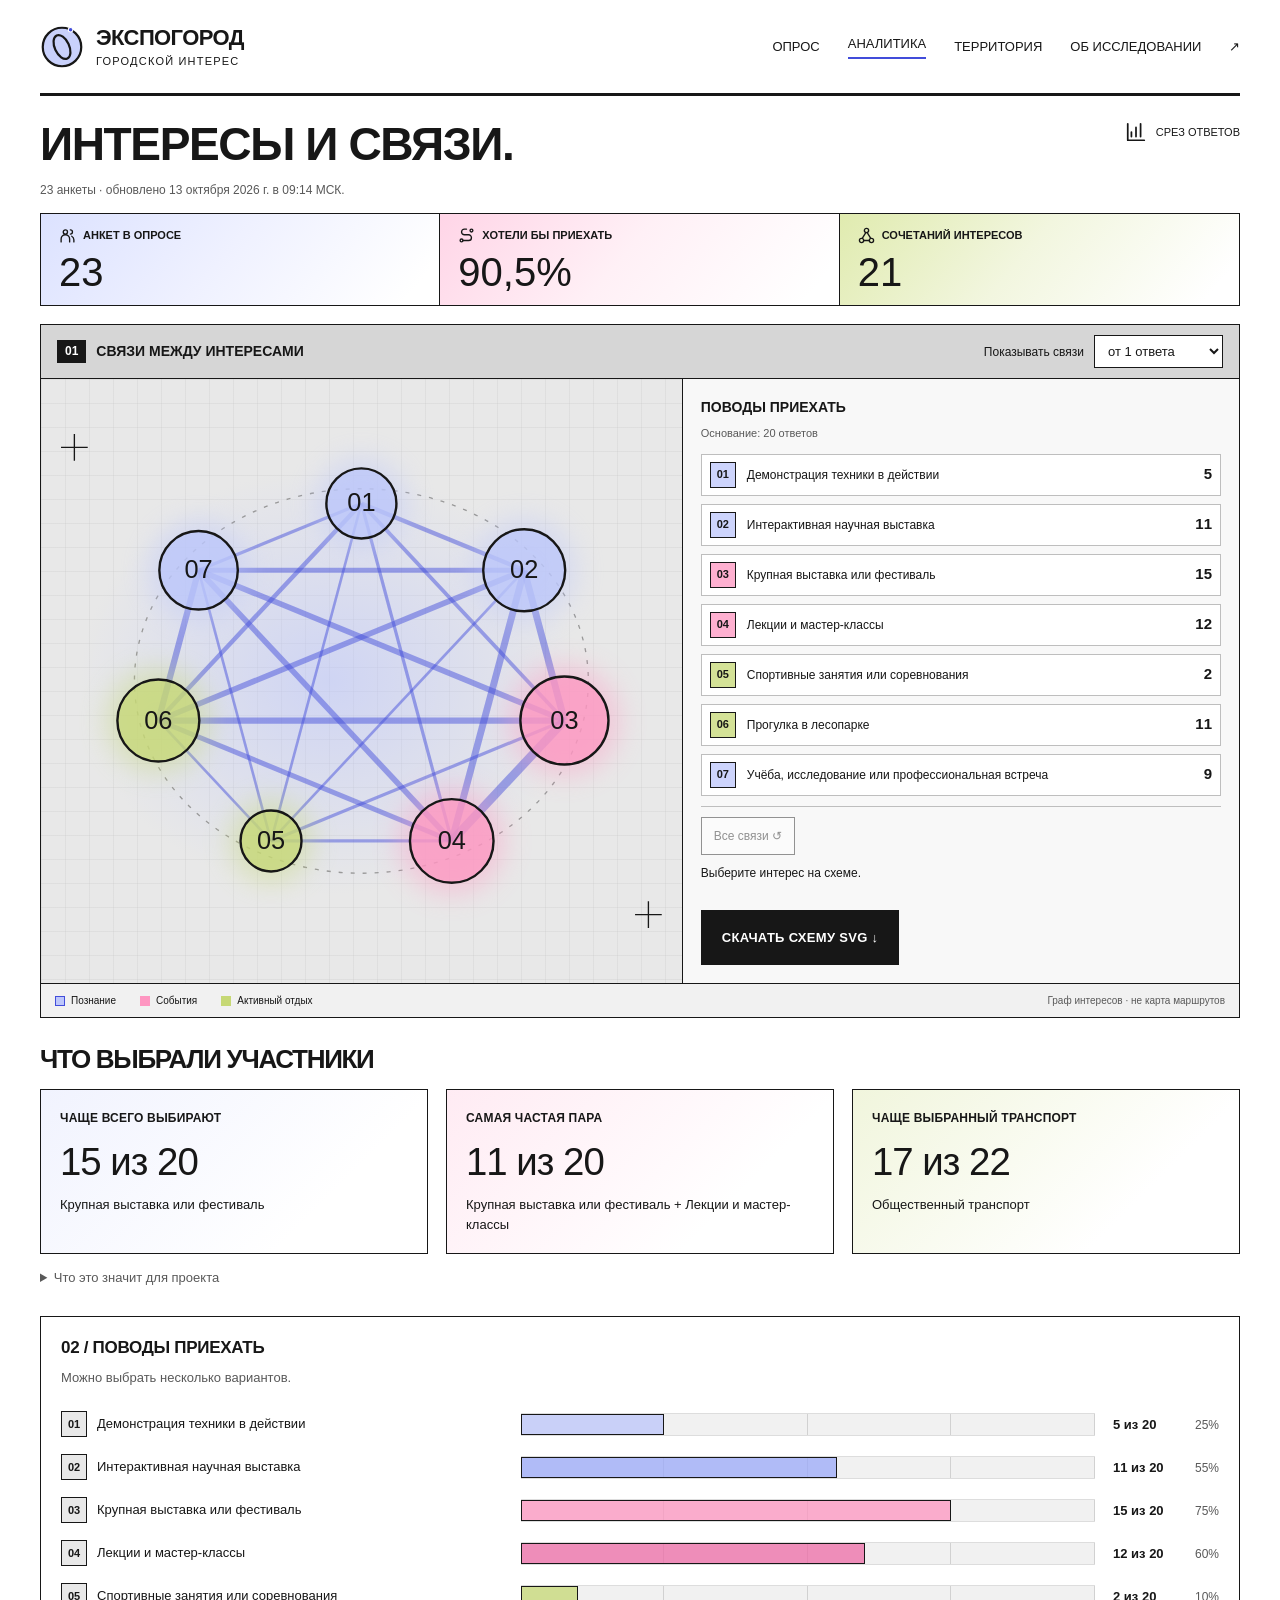
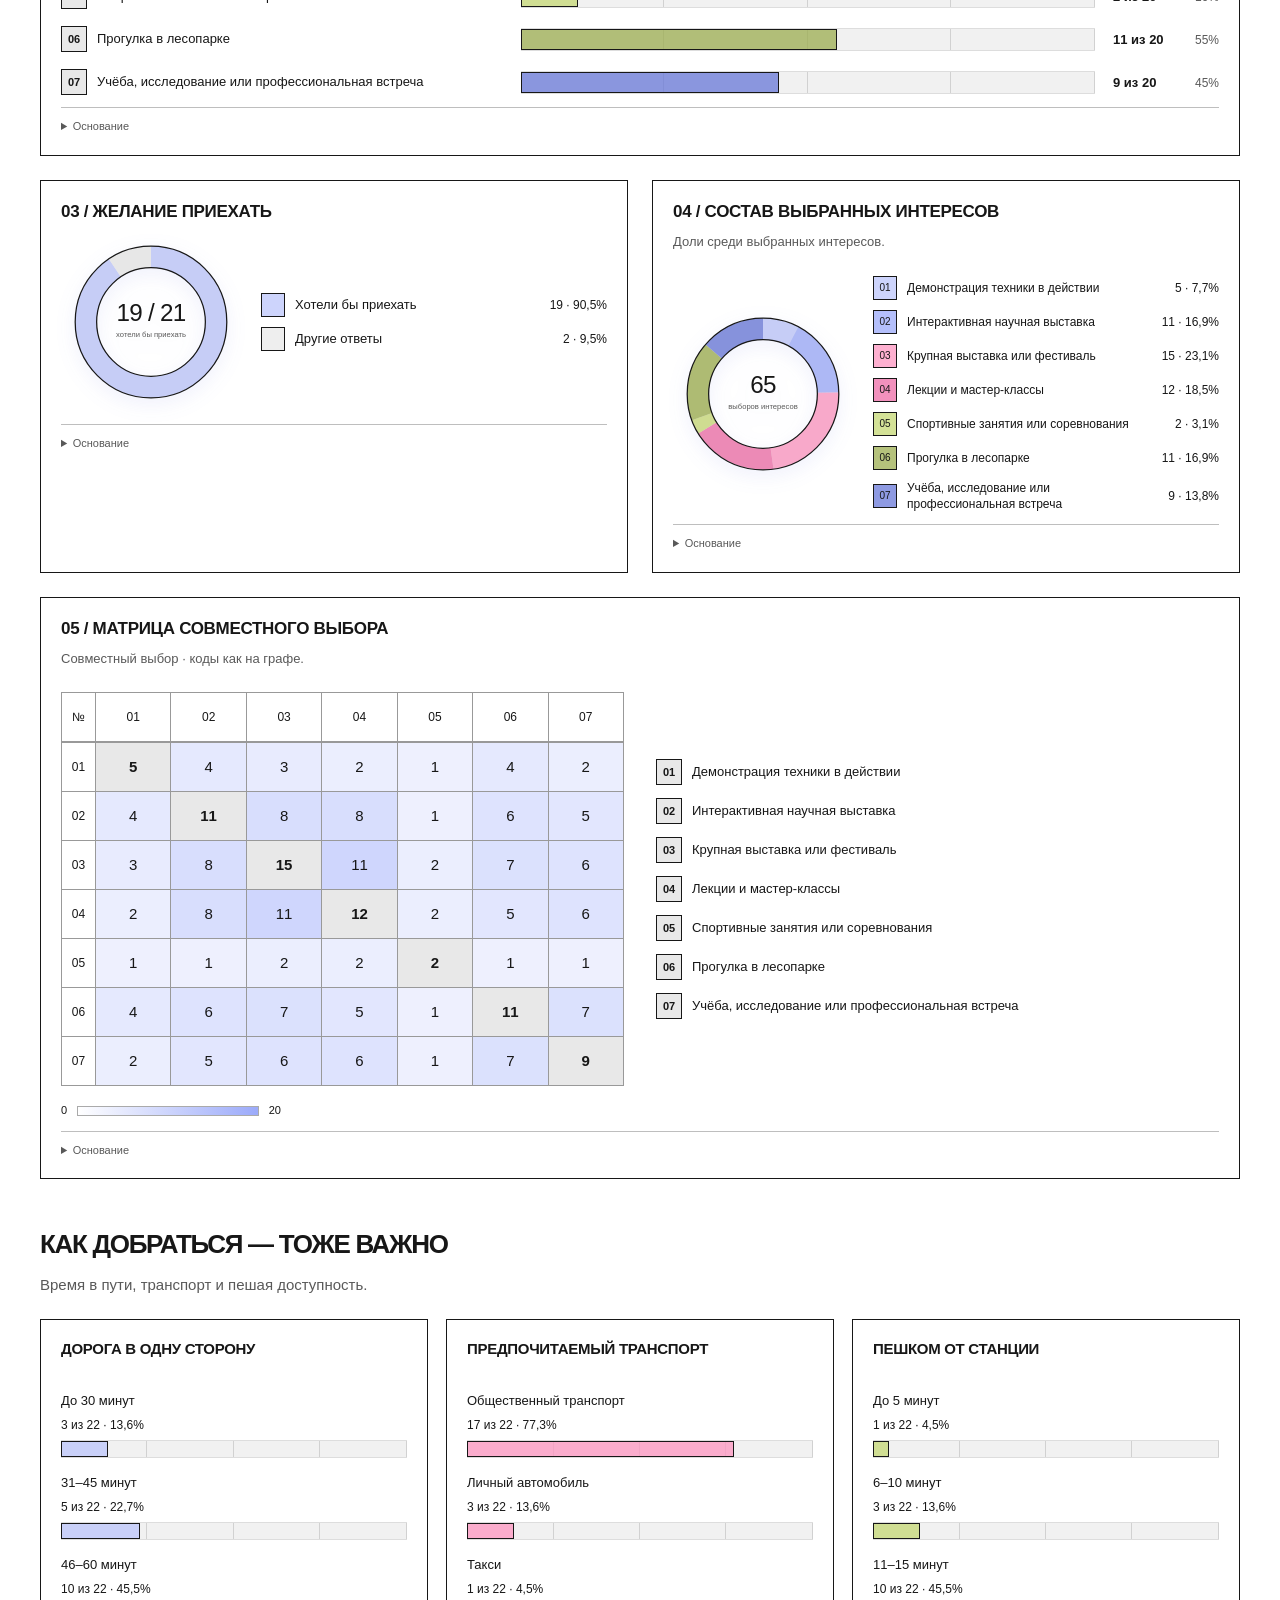
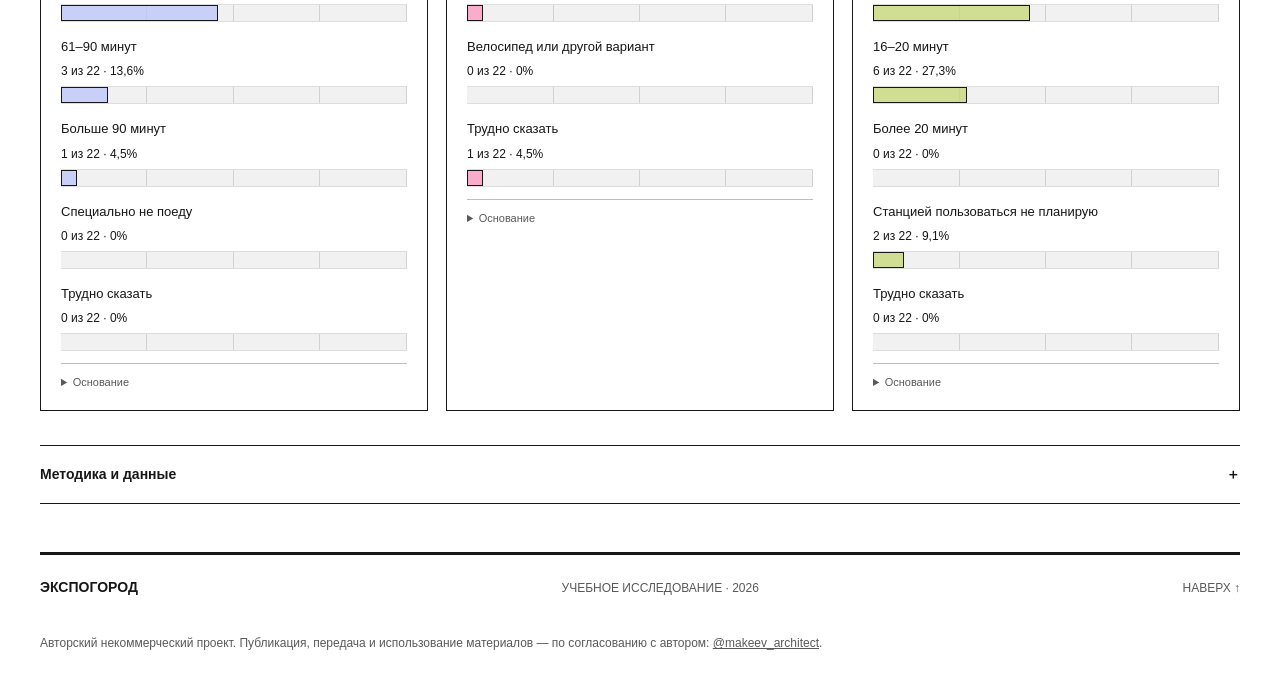
==== analytics.html @ 4d0cba16 "Add 143-response test view, motion and readable analytics metrics" ====
<!doctype html>
<html lang="ru">
<head>
  <meta charset="utf-8">
  <meta name="viewport" content="width=device-width, initial-scale=1">
  <meta name="description" content="Учебное исследование городского досуга: какие места вы посещаете и что хотели бы видеть рядом.">
  <meta name="theme-color" content="#414cda">
  <title>Аналитика — Экспогород</title>
  <link rel="icon" href="assets/mark.svg?v=4.0" type="image/svg+xml">
  <link rel="stylesheet" href="style.css?v=4.0">
  <link rel="stylesheet" href="charts.css?v=4.1"><link rel="stylesheet" href="effects.css?v=4.0">
  <script src="charts.js?v=4.0" defer></script>
  <script src="test-mode.js?v=4.0" defer></script><script src="motion.js?v=4.0" defer></script>
  <script src="results.js?v=4.0" defer></script>
</head>
<body class="analytics-page">
  <a class="skip" href="#main">Перейти к содержанию</a>
  <header class="header wrap">
    <a class="brand" href="./" aria-label="Экспогород — главная"><img src="assets/mark.svg?v=4.0" alt="" width="34" height="34">ЭКСПОГОРОД<span>городской интерес</span></a>
    <nav class="header-nav" aria-label="Разделы страницы"><a class="about-link" href="./">Опрос</a><a class="about-link" href="analytics.html" aria-current="page">Аналитика</a><a class="about-link" href="territory.html">Территория</a><a class="about-link" href="./#about">Об исследовании <span aria-hidden="true">↗</span></a></nav>
  </header>
  <main id="main">
    <section id="results" class="results wrap" aria-labelledby="results-title">
      <div class="section-top"><div><p class="eyebrow"><span class="badge">01</span> Исследование в цифрах</p><h1 id="results-title">Интересы и связи.</h1></div><span class="snapshot-label"><svg class="icon" aria-hidden="true"><use href="assets/icons.svg#chart"/></svg> Срез ответов</span></div>

      <p id="results-status" class="results-status" role="status">Загружаем последний срез исследования…</p>


      <div class="metrics" aria-label="Основные показатели">
        <article class="metric"><span class="metric-label"><svg class="icon" aria-hidden="true"><use href="assets/icons.svg#people"/></svg> <span id="metric-total-label">Анкет в опросе</span></span><strong id="metric-total">—</strong><p>Без известных тестов. Повторное заполнение разрешено.</p></article>
        <article class="metric"><span class="metric-label"><svg class="icon" aria-hidden="true"><use href="assets/icons.svg#route"/></svg> <span id="metric-interest-label">Хотели бы приехать</span></span><strong id="metric-interest">—</strong><p id="metric-interest-note">Среди ответивших на этот вопрос.</p></article>
        <article class="metric"><span class="metric-label"><svg class="icon" aria-hidden="true"><use href="assets/icons.svg#network"/></svg> Сочетаний интересов</span><strong id="metric-pairs">—</strong><p>Пар вариантов, выбранных вместе.</p></article>
      </div>
      <div id="interest-network" class="network-panel">
        <div class="network-heading"><h3><span class="badge">01</span> Связи между интересами</h3><label class="edge-filter">Показывать связи <select id="network-threshold" disabled><option value="1">от 1 ответа</option><option value="2">от 2 ответов</option><option value="3">от 3 ответов</option><option value="5">от 5 ответов</option><option value="10">от 10</option><option value="20">от 20</option><option value="30">от 30</option></select></label></div>
        <div class="network-layout"><div class="network-canvas"><svg id="network-svg" viewBox="0 0 480 400" role="group" aria-labelledby="network-svg-title network-svg-desc"><title id="network-svg-title">Связи между поводами приехать</title><desc id="network-svg-desc">Данные загружаются.</desc></svg><div id="network-empty" class="network-empty"><span class="empty-symbol" aria-hidden="true">＋</span><strong>Схема появится вместе с ответами</strong><p>Каждый интерес станет узлом.<br>Совместный выбор — связью.</p></div></div><div class="network-key"><h4>Поводы приехать</h4><p id="network-base" class="network-base">Ожидаем данные</p><ol id="network-nodes" class="network-nodes"></ol><div class="network-selection"><button id="network-reset" class="network-reset" type="button" disabled>Все связи ↺</button><p id="network-selected" role="status" aria-live="polite"></p><ul id="network-connections" class="network-connections"></ul></div></div></div>
        <div class="network-caption"><span><i class="swatch science"></i> Познание</span><span><i class="swatch events"></i> События</span><span><i class="swatch nature"></i> Активный отдых</span><span class="caption-note">Граф интересов · не карта маршрутов</span></div>
      </div>
      <section id="research-insights" class="research-insights" aria-labelledby="insights-title"><h2 id="insights-title">Что выбрали участники</h2><div id="insight-cards" class="insight-cards"><p>Наблюдения появятся после проверки данных.</p></div><details class="insight-method"><summary>Что это значит для проекта</summary><p id="project-hypothesis" class="project-hypothesis"></p></details></section>
      <section class="chart-grid" aria-label="Диаграммы исследования">
        <article class="chart-panel chart-panel-wide"><h3>02 / Поводы приехать</h3><p>Можно выбрать несколько вариантов.</p><div id="interest-bars"><p>Ожидаем данные среза.</p></div></article>
        <article class="chart-panel"><h3>03 / Желание приехать</h3><p></p><div id="visit-donut"><p>Ожидаем данные среза.</p></div></article>
        <article class="chart-panel"><h3>04 / Состав выбранных интересов</h3><p>Доли среди выбранных интересов.</p><div id="choice-share"><p>Ожидаем данные среза.</p></div></article>
        <article class="chart-panel chart-panel-wide"><h3>05 / Матрица совместного выбора</h3><p>Совместный выбор · коды как на графе.</p><div id="interest-matrix"><p>Ожидаем данные среза.</p></div></article>
      </section>
      <section id="mobility" class="mobility-section" aria-labelledby="mobility-title"><h2 id="mobility-title">Как добраться — тоже важно</h2><p class="mobility-intro">Время в пути, транспорт и пешая доступность.</p><div id="mobility-charts" class="mobility-charts"><p>Данные о доступности пока не загружены.</p></div></section>
      <details class="network-details"><summary>Методика и данные <span aria-hidden="true">＋</span></summary><div class="method-grid"><div><h3>Один ответ — несколько интересов</h3><p>Если участник выбрал выставку и прогулку, между этими занятиями возникает связь. Схема строится по вопросу «Что могло бы стать поводом приехать в этот район?».</p><p>Связь показывает совместный выбор, а не причину посещения и не реальный поток людей. Это основа для гипотез о программе территории.</p></div><div><h3>Честные основания</h3><p id="quality-note">Для каждого показателя учитываются только подходящие ответы. Пропущенный вопрос не считается отрицательным ответом.</p><p>В таблице можно сравнить число совместных выборов и коэффициент Жаккара: долю совместных выборов среди участников, выбравших хотя бы один из двух вариантов.</p></div></div><div id="network-table" class="network-table"><p>Связей для сравнения пока нет.</p></div>      <p class="results-footnote">Это добровольный опрос, а не репрезентативная выборка жителей. Показатели обновляются после выгрузки и проверки ответов; новые отправки не появляются здесь мгновенно. Индивидуальные ответы на сайте не публикуются.</p></details>
    </section>
  </main>
  <footer class="footer wrap"><span>ЭКСПОГОРОД</span><span>Учебное исследование · 2026</span><a href="#main">Наверх ↑</a></footer><p class="site-usage-note wrap">Авторский некоммерческий проект. Публикация, передача и использование материалов — по согласованию с автором: <a href="https://t.me/makeev_architect" target="_blank" rel="noopener noreferrer">@makeev_architect</a>.</p>
  <noscript><p class="wrap">Для диаграмм нужен JavaScript. <a href="results.json">Скачать данные среза</a>.</p></noscript>
</body>
</html>
---- style.css ----
:root{--ink:#171717;--muted:#595959;--paper:#fff;--panel:#e8e8e8;--line:#bebebe;--accent:#414cda;--lavender:#bcc6fb;--pink:#fe96c1;--lime:#c6d875}
*{box-sizing:border-box}html{scroll-behavior:smooth;scroll-padding-top:24px}body{margin:0;background:var(--paper);color:var(--ink);font-family:'Helvetica Neue',Helvetica,Arial,sans-serif;line-height:1.5}a{color:inherit}.wrap{max-width:1320px;width:calc(100% - 80px);margin-inline:auto}.skip{position:absolute;left:12px;top:-80px;background:var(--ink);color:white;padding:12px;z-index:10}.skip:focus{top:12px}
.header{display:flex;align-items:center;justify-content:space-between;min-height:96px;border-bottom:3px solid var(--ink)}.brand{display:grid;grid-template-columns:38px auto;gap:0 12px;font-size:22px;font-weight:700;letter-spacing:-.6px;text-decoration:none;line-height:1.15}.brand img{grid-row:span 2;width:38px;height:38px}.brand span{font-size:10px;font-weight:400;letter-spacing:1.2px;text-transform:uppercase;margin-top:5px}.about-link{font-size:12px;text-decoration:none;text-transform:uppercase}.about-link span{margin-left:24px}.about-link:hover{text-decoration:underline}
.hero{display:grid;grid-template-columns:1.2fr 1fr;gap:54px;padding-top:32px;padding-bottom:40px;align-items:center}.eyebrow{font-size:10px;font-weight:500;letter-spacing:.4px;text-transform:uppercase;margin:0 0 28px;display:flex;align-items:center;gap:8px;line-height:1.6}.badge{display:inline-block;background:var(--ink);color:white;padding:2px 7px;font-weight:700;font-size:10px;line-height:1.4;flex:none}.hero .eyebrow{background:var(--panel);padding-right:8px}
h1{font-size:clamp(40px,4.9vw,68px);font-weight:700;line-height:.99;letter-spacing:-2.7px;text-transform:uppercase;margin:0 0 26px}h1 em{font:inherit;font-style:normal;display:inline-block;box-shadow:inset 0 -.18em var(--lavender)}.lead{font-size:16px;max-width:460px;line-height:1.55;color:var(--muted);margin:0 0 28px}.hero-action{display:flex;align-items:center;gap:24px}.primary{font:inherit;font-size:13px;font-weight:600;text-transform:uppercase;letter-spacing:.3px;background:var(--ink);color:#fff;border:1px solid var(--ink);border-radius:0;padding:17px 20px;cursor:pointer;min-height:54px;transition:background .15s,border-color .15s}.primary span{margin-left:36px}.primary:hover:enabled{background:var(--accent);border-color:var(--accent)}.primary:disabled{cursor:default;background:var(--panel);color:var(--muted);border-color:var(--line)}.duration{font-size:12px;line-height:1.6}.duration small{font-size:10px;color:var(--muted)}.availability{font-size:10px;max-width:435px;color:var(--muted);margin:15px 0 0}
.art{width:100%;max-width:530px;justify-self:end;border:1px solid var(--ink);background:var(--panel)}.diagram-title{display:flex;align-items:center;gap:7px;font-size:10px;font-weight:600;text-transform:uppercase;background:#d6d6d6;padding:7px 10px;border-bottom:1px solid var(--ink)}.art svg{width:100%;display:block}.diagram-legend{display:flex;gap:14px;align-items:center;flex-wrap:wrap;border-top:1px solid var(--ink);padding:10px 12px;font-size:10px;background:#f1f1f1}.diagram-legend span{display:flex;align-items:center;gap:5px}.diagram-legend small{margin-left:auto;font-size:9px;color:var(--muted)}.swatch{display:inline-block;width:9px;height:9px}.science{background:var(--lavender);border:1px solid var(--accent)}.events{background:var(--pink)}.nature{background:var(--lime)}
.facts{display:grid;grid-template-columns:repeat(3,1fr);border-top:2px solid var(--ink);border-bottom:1px solid var(--ink);background:var(--panel)}.facts>div{position:relative;padding:24px 26px 23px;border-right:1px solid var(--ink)}.facts>div:last-child{border-right:0}.number{display:inline-block;background:var(--ink);color:white;font-size:10px;font-weight:700;padding:1px 6px;margin-bottom:14px}.facts h2{font-size:13px;font-weight:700;text-transform:uppercase;margin:0 0 8px}.facts p{font-size:12px;color:var(--muted);margin:0;line-height:1.6}.facts>div:after{content:'';position:absolute;left:0;right:0;bottom:0;height:4px;background:var(--lavender)}.facts>div:nth-child(2):after{background:var(--pink)}.facts>div:nth-child(3):after{background:var(--lime)}
.about{display:grid;grid-template-columns:1fr 2fr;gap:50px;padding-top:48px;padding-bottom:52px}.about>.eyebrow{align-self:start;background:var(--panel);margin-top:4px}.about h2,.survey h2{font-size:34px;line-height:1.1;font-weight:700;letter-spacing:-1px;text-transform:uppercase;margin:0 0 22px}.about p:not(.eyebrow){font-size:14px;max-width:640px;color:var(--muted);line-height:1.65}.about .privacy{font-size:11px!important;margin-top:24px;border-top:1px solid var(--line);padding-top:14px}.footer{display:flex;align-items:center;justify-content:space-between;border-top:3px solid var(--ink);padding-block:22px;font-size:10px;text-transform:uppercase;color:var(--muted)}.footer>span:first-child{font-weight:700;color:var(--ink);font-size:14px}.footer a{text-decoration:none}
.survey{padding-block:38px;scroll-margin-top:18px}.survey[hidden]{display:none}.section-top{display:flex;justify-content:space-between;align-items:center;gap:20px}.section-top .eyebrow{background:var(--panel);margin-bottom:20px}.text-link{font-size:12px}.embed-note{font-size:11px;color:var(--muted);margin-bottom:26px}#form-mount{max-width:756px;margin-inline:auto;border-top:3px solid var(--accent);background:var(--panel)}iframe{display:block;width:100%;height:1050px;border:0;background:var(--panel)}:focus-visible{outline:3px solid var(--accent);outline-offset:4px}
@media(min-width:1400px){.hero{gap:72px}h1{font-size:72px}}
@media(max-width:900px){.wrap{width:calc(100% - 40px)}.header{min-height:84px}.hero{gap:28px;grid-template-columns:1.15fr 1fr}h1{font-size:clamp(34px,5.1vw,49px);letter-spacing:-1.7px}.lead{font-size:14px}.hero-action{gap:14px}.primary{font-size:11px;padding:15px}.primary span{margin-left:16px}.duration{font-size:10px}.duration small{font-size:9px}.diagram-title{font-size:8px;padding:6px}.diagram-legend{gap:8px;font-size:9px;padding:8px}.diagram-legend small{width:100%;margin:0}.facts>div{padding:20px 18px}.facts h2{font-size:11px}.facts p{font-size:11px}.about{grid-template-columns:1fr 2fr;gap:28px}.about h2,.survey h2{font-size:29px}}
@media(max-width:640px){.wrap{width:calc(100% - 32px)}.header{min-height:78px}.brand{font-size:18px;grid-template-columns:32px auto;gap:0 8px}.brand img{width:32px;height:32px}.brand span{font-size:8px;letter-spacing:.5px}.about-link{font-size:9px}.about-link span{margin-left:7px}.hero{grid-template-columns:1fr;gap:28px;padding-top:24px;padding-bottom:28px}.hero .eyebrow{font-size:8px;margin-bottom:24px;gap:6px}.badge{font-size:9px}h1{font-size:clamp(34px,9.5vw,58px);letter-spacing:-1.6px}.lead{font-size:15px;max-width:440px;margin-bottom:24px}.hero-action{gap:18px}.primary{font-size:12px;padding:16px 18px}.duration{font-size:11px}.availability{font-size:10px}.art{max-width:100%;justify-self:stretch}.diagram-title{font-size:9px;padding:7px 9px}.diagram-legend{font-size:10px;gap:12px}.diagram-legend small{width:auto;margin-left:auto}.facts{grid-template-columns:1fr}.facts>div{border-right:0;border-bottom:1px solid var(--ink);padding:20px 18px;display:grid;grid-template-columns:26px 1fr;gap:0 12px}.facts>div:last-child{border-bottom:0}.number{grid-row:span 2;margin:1px 0 0;align-self:start;text-align:center}.facts h2{font-size:12px;margin-bottom:6px}.facts p{font-size:12px}.about{grid-template-columns:1fr;gap:16px;padding-block:32px}.about>.eyebrow{margin:0}.about h2,.survey h2{font-size:28px}.about p:not(.eyebrow){font-size:13px}.section-top{display:block}.text-link{display:inline-block;margin-bottom:12px}.embed-note{font-size:11px}.survey{padding-block:30px}#form-mount{margin-inline:-8px}.footer{font-size:9px;gap:15px;flex-wrap:wrap}.footer>span:first-child{font-size:12px}iframe{height:1150px}}
@media(prefers-reduced-motion:reduce){html{scroll-behavior:auto}.primary{transition:none}}
/* 2.3 — readable labels, reusable symbols, research dashboard. */
.header-nav{display:flex;gap:28px;align-items:center}.brand{grid-template-columns:44px auto}.brand img{width:44px;height:44px}.brand span{font-size:11px}.about-link{font-size:13px}.eyebrow{font-size:13px;letter-spacing:.25px;gap:10px;min-height:29px}.badge,.number{font-size:12px;padding:3px 8px}.hero .eyebrow{align-items:flex-start}.hero .eyebrow .badge{margin-block:0}.diagram-title{font-size:12px;line-height:1.4;padding:9px 11px}.diagram-legend{font-size:12px;gap:12px}.diagram-legend small{font-size:11px}.swatch{width:10px;height:10px}.availability,.duration small,.embed-note{font-size:12px}.duration{font-size:13px}.facts h2{font-size:14px}.facts p{font-size:13px}.footer{font-size:12px}.about .privacy{font-size:12px!important}.icon{width:22px;height:22px;fill:none;stroke:currentColor;stroke-width:1.5;stroke-linecap:round;stroke-linejoin:round;flex:none}
.results{padding-block:48px;border-bottom:1px solid var(--ink)}.results h2{font-size:clamp(28px,3vw,42px);line-height:1.07;letter-spacing:-1.3px;text-transform:uppercase;margin:0 0 20px;max-width:790px}.results .section-top{align-items:flex-end}.snapshot-label{display:flex;align-items:center;gap:9px;font-size:12px;text-transform:uppercase;white-space:nowrap;padding-bottom:24px}.results-intro{max-width:710px;margin:0 0 20px;font-size:16px;color:var(--muted)}.results-status{font-size:13px;margin:22px 0 14px;color:var(--muted)}.metrics{display:grid;grid-template-columns:repeat(3,1fr);border:1px solid var(--ink);margin-bottom:26px}.metric{padding:22px 24px;border-right:1px solid var(--ink);position:relative;overflow:hidden;background:linear-gradient(130deg,#dce2ff 0%,#eff1ff 46%,#fff 92%)}.metric:nth-child(2){background:linear-gradient(130deg,#ffd5e7 0%,#fff0f6 46%,#fff 92%)}.metric:nth-child(3){background:linear-gradient(130deg,#e0ebaf 0%,#f2f6df 46%,#fff 92%);border-right:0}.metric-label{display:flex;gap:10px;align-items:center;font-size:13px;text-transform:uppercase;font-weight:600}.metric strong{font-size:60px;line-height:1.15;display:block;font-weight:500;letter-spacing:-3px;margin:18px 0 10px}.metric p{font-size:12px;line-height:1.5;color:var(--muted);margin:0;max-width:260px}.network-panel{border:1px solid var(--ink);background:var(--panel)}.network-heading{display:flex;justify-content:space-between;gap:16px;align-items:center;border-bottom:1px solid var(--ink);padding:14px 18px;background:#d6d6d6}.network-heading h3{font-size:14px;text-transform:uppercase;display:flex;align-items:center;gap:10px;margin:0}.edge-filter{font-size:12px;display:flex;align-items:center;gap:10px}.edge-filter select{font:inherit;font-size:13px;padding:7px 24px 7px 9px;background:#fff;border:1px solid var(--ink);color:var(--ink);border-radius:0}.edge-filter select:disabled{color:var(--muted);border-color:var(--line)}.network-layout{display:grid;grid-template-columns:1.15fr 1fr}.network-canvas{position:relative;display:flex;align-items:center;min-width:0;min-height:400px;background:radial-gradient(ellipse at 45% 50%,#b6c1ff80,transparent 50%),linear-gradient(90deg,#c8c8c847 1px,transparent 1px),linear-gradient(#c8c8c847 1px,transparent 1px);background-size:auto,24px 24px,24px 24px}.network-canvas>svg{display:block;width:100%;height:auto}.network-empty{position:absolute;inset:0;display:flex;flex-direction:column;align-items:center;justify-content:center;text-align:center;padding:30px;background:radial-gradient(ellipse at center,#eeeeeeef,transparent 75%)}.network-empty[hidden]{display:none}.empty-symbol{font-size:70px;font-weight:200;line-height:1;margin-bottom:12px;text-shadow:0 0 30px #414cdacc}.network-empty strong{font-size:20px;line-height:1.25;max-width:280px}.network-empty p{font-size:14px;color:var(--muted);line-height:1.6}.network-key{padding:24px;border-left:1px solid var(--ink);background:#f8f8f8}.network-key h4{font-size:14px;text-transform:uppercase;margin:0 0 6px}.network-base{font-size:12px;color:var(--muted);margin:0 0 16px}.network-nodes{padding:0;margin:0;list-style:none;display:grid;gap:8px}.network-nodes li{display:grid;grid-template-columns:27px 1fr auto;gap:10px;align-items:center;font-size:13px;padding:9px 10px;border:1px solid var(--line);background:#fff}.node-key{width:26px;height:26px;border:1px solid var(--ink);display:flex;align-items:center;justify-content:center;font-size:11px;font-weight:600}.node-count{font-variant-numeric:tabular-nums;font-size:15px;padding-left:6px}.node-caption{font-size:11px;color:var(--muted)}.network-help{font-size:12px;color:var(--muted);line-height:1.6;border-top:1px solid var(--line);padding-top:14px;margin:18px 0 0}.network-caption{display:flex;align-items:center;flex-wrap:wrap;gap:12px 24px;padding:12px 18px;border-top:1px solid var(--ink);font-size:12px;background:#f1f1f1}.network-caption>span{display:flex;gap:6px;align-items:center}.network-caption .caption-note{margin-left:auto;color:var(--muted)}.network-details{border-block:1px solid var(--ink);margin-top:20px}.network-details summary{padding:18px 0;cursor:pointer;font-size:14px;font-weight:600;display:flex;align-items:center;justify-content:space-between;list-style:none}.network-details summary::-webkit-details-marker{display:none}.network-details[open] summary>span{transform:rotate(45deg)}.method-grid{display:grid;grid-template-columns:1fr 1fr;gap:40px;padding-bottom:12px}.method-grid h3{font-size:14px;margin:4px 0 10px;text-transform:uppercase}.method-grid p,.network-table p{font-size:13px;line-height:1.65;color:var(--muted)}.network-table{overflow-x:auto;padding-bottom:18px}.network-table table{border-collapse:collapse;width:100%;font-size:13px;text-align:left}.network-table th,.network-table td{border-bottom:1px solid var(--line);padding:10px 12px;vertical-align:top}.network-table th{background:var(--panel);font-weight:500}.network-table th:nth-child(n+2),.network-table td:nth-child(n+2){text-align:right;white-space:nowrap}.results-footnote{font-size:12px;color:var(--muted);max-width:900px;line-height:1.65;margin:18px 0 0}
@media(max-width:900px){.header-nav{gap:18px}.about-link{font-size:12px}.eyebrow{font-size:12px}.hero .eyebrow{line-height:1.5}.diagram-title{font-size:11px}.diagram-legend{font-size:11px}.diagram-legend small{font-size:11px}.duration{font-size:12px}.duration small{font-size:11px}.facts h2{font-size:12px}.facts p{font-size:12px}.network-layout{grid-template-columns:1fr}.network-key{border-left:0;border-top:1px solid var(--ink)}.network-nodes{grid-template-columns:1fr 1fr}.network-canvas{min-height:340px;max-height:520px}.network-canvas>svg{max-height:520px}.metric{padding:20px 16px}.metric-label{font-size:12px}.metric strong{font-size:52px}.snapshot-label{display:none}}
@media(max-width:640px){.header{padding-block:17px;gap:18px;align-items:flex-start}.brand{font-size:18px;grid-template-columns:36px auto;gap:0 8px}.brand img{width:36px;height:36px}.brand span{font-size:9px}.header-nav{flex-direction:column;align-items:flex-end;gap:8px}.about-link{font-size:11px;white-space:nowrap}.about-link span{display:none}.eyebrow,.hero .eyebrow{font-size:12px;gap:8px;line-height:1.6}.hero .eyebrow{padding-right:8px}.badge,.number{font-size:12px}.diagram-title{font-size:12px}.diagram-legend{font-size:12px}.diagram-legend small{font-size:11px}.availability,.embed-note{font-size:12px}.facts h2{font-size:13px}.facts p{font-size:13px}.duration{font-size:12px}.duration small{font-size:11px}.facts>div{grid-template-columns:32px 1fr}.results{padding-block:32px}.results h2{font-size:30px;letter-spacing:-.8px}.results-intro{font-size:14px}.metrics{grid-template-columns:1fr;gap:0}.metric{display:grid;grid-template-columns:1fr auto;gap:12px 15px;padding:20px;border-right:0;border-bottom:1px solid var(--ink)}.metric:last-child{border-bottom:0}.metric strong{grid-column:2;grid-row:span 2;font-size:42px;margin:0;align-self:center}.metric p{font-size:12px}.metric-label{font-size:12px;line-height:1.4}.network-heading{align-items:flex-start;flex-direction:column;padding:13px}.network-heading h3{font-size:13px}.edge-filter{width:100%;justify-content:space-between}.network-canvas{min-height:300px}.network-key{padding:18px 14px}.network-nodes{grid-template-columns:1fr}.network-nodes li{font-size:14px}.network-caption{padding:12px;gap:12px}.network-caption .caption-note{margin-left:0;width:100%}.network-empty strong{font-size:18px;max-width:230px}.network-empty p{font-size:13px}.network-details summary{font-size:13px;gap:20px}.method-grid{grid-template-columns:1fr;gap:10px}.footer{font-size:11px}.results-status{font-size:12px}}
@media(max-width:370px){.header{flex-direction:column;gap:16px}.header-nav{flex-direction:row;align-items:center;gap:20px}.hero-action{gap:12px}.primary{padding-inline:12px}.primary span{margin-left:12px}}
.sr-only{position:absolute;width:1px;height:1px;margin:-1px;padding:0;overflow:hidden;clip:rect(0,0,0,0);white-space:nowrap;border:0}

#form-mount,iframe{background:#fff}.survey{background:linear-gradient(#fff,#f7f7f7);padding-inline:24px}.results-status{border-left:3px solid var(--accent);padding:10px 14px;background:#f3f4fc;line-height:1.6}@media(max-width:640px){.survey{padding-inline:8px}}

/* 2.7: flush section bands and a dedicated analytics page. */
.eyebrow,.hero .eyebrow{align-items:center;line-height:1.4;min-height:29px;padding-block:0}
.eyebrow>.badge,.hero .eyebrow>.badge{align-self:stretch;display:flex;align-items:center;justify-content:center;margin:0;line-height:1.4;min-height:29px}
.header-nav .about-link[aria-current="page"]{text-decoration:none;border-bottom:2px solid var(--accent);padding-bottom:4px}
.analytics-page .results{border-bottom:0}
.analytics-page h1{font-size:clamp(30px,3.3vw,46px);line-height:1.08;letter-spacing:-1.3px;margin:0 0 20px;max-width:870px}
.analytics-page .section-top>div{min-width:0;flex:1}
@media(max-width:640px){.header-nav{gap:9px}.analytics-page h1{font-size:30px;letter-spacing:-.8px}.eyebrow>.badge,.hero .eyebrow>.badge{padding-block:4px}.analytics-page .results{padding-top:32px}}

/* 2.8: stronger diagram contours; opacity applies to color only. */
.icon{stroke-width:1.9}
.network-panel{border-width:1.5px}.network-heading,.network-caption{border-color:#171717;border-width:1.5px}.network-key{border-left-width:1.5px}.node-key{border-width:1.5px}.art{border-width:1.5px}
@media(max-width:900px){.network-key{border-left:0;border-top-width:1.5px}}

/* 2.9: allow four section links on narrow screens. */
@media(max-width:640px){.header{flex-wrap:wrap}.header-nav{flex-direction:row;flex-wrap:wrap;justify-content:flex-start;gap:12px 18px;width:100%}}

/* Plain-language context for the diploma project. */
.project-intro-link{display:inline-block;margin-top:4px;font-size:13px;color:var(--ink);text-underline-offset:3px}
.about h3{font-size:14px;text-transform:uppercase;letter-spacing:.2px;margin:24px 0 7px;line-height:1.4}.about h3+p{margin-top:0}
.about .about-links{display:flex;flex-wrap:wrap;gap:10px 22px;margin-top:22px;font-size:12px}.about-links a{color:var(--ink);text-underline-offset:3px}

/* 3.0 — a clear survey entrance and a quieter research journey. */
.home-page .hero{grid-template-columns:1.05fr 1fr;gap:48px;padding-block:28px;align-items:center}
.home-page .hero .eyebrow{display:inline-flex;margin-bottom:18px;font-size:11px;padding-right:12px}
.home-page .hero-context{max-width:500px;font-size:15px;color:var(--muted);line-height:1.5;margin:0 0 18px}
.home-page h1{font-size:clamp(42px,4.8vw,68px);letter-spacing:-2.4px;margin-bottom:18px}
.home-page .lead{font-size:16px;max-width:440px;margin-bottom:20px}
.home-page .hero-action{gap:24px}.home-page .primary{min-height:56px;font-size:13px;padding:16px 23px}
.home-page .project-intro-link{margin-top:15px;font-size:13px;font-weight:500;text-underline-offset:5px}
.home-page .project-intro-link span{display:inline-block;margin-left:8px;transition:transform .2s}
.home-page .project-intro-link:hover span{transform:translate(2px,-2px)}
.home-page .availability{font-size:13px;max-width:460px;margin-top:8px}
.hero-meta{margin-top:14px;max-width:460px}.hero-meta summary{font-size:12px;color:var(--muted);cursor:pointer}
.home-page .hero-art{background:#f1f1f1;border:0;box-shadow:0 0 0 1.5px var(--ink);max-width:530px}
.home-page .hero-art .diagram-title{font-size:10px;min-height:34px;padding:5px 10px;background:#e8e8e8}
.home-page .hero-art .diagram-title .badge{font-size:10px}
.home-page .hero-art .diagram-legend{font-size:10px;padding:9px 12px;background:#fafafa}
.home-page .hero-art .diagram-legend small{font-size:9px}
.hero-route{stroke-dasharray:580;stroke-dashoffset:0;animation:hero-route-enter 1.5s ease-out both}
.hero-center{animation:hero-center-breathe 6s ease-in-out 3;transform-origin:240px 215px}
.hero-symbol{transition:filter .3s}.hero-art:hover .hero-symbol-pink{filter:drop-shadow(0 0 8px #fe96c177)}.hero-art:hover .hero-symbol-lime{filter:drop-shadow(0 0 8px #c6d87588)}
@keyframes hero-route-enter{from{stroke-dashoffset:580}to{stroke-dashoffset:0}}
@keyframes hero-center-breathe{0%,100%{fill-opacity:.72}50%{fill-opacity:.95}}
.participation{display:grid;grid-template-columns:repeat(3,1fr);border-block:1px solid var(--ink);padding-block:17px;gap:20px}
.participation p{margin:0;font-size:12px;display:flex;align-items:center;gap:12px}
.participation p>span{font-size:10px;color:var(--muted);font-variant-numeric:tabular-nums}
.participation p:nth-child(2){border-left:2px solid var(--pink);padding-left:20px}.participation p:nth-child(3){border-left:2px solid var(--lime);padding-left:20px}
.home-page .explore{display:grid;grid-template-columns:1.1fr 1fr 1fr;gap:0;padding-block:40px;border-bottom:1px solid var(--ink)}
.explore-intro{padding-right:36px}.explore-intro .eyebrow{margin-bottom:20px;font-size:11px}.explore h2{font-size:35px;line-height:1.08;letter-spacing:-1px;text-transform:uppercase;margin:0 0 15px}
.explore-intro>p:last-child{color:var(--muted);max-width:315px;font-size:13px;line-height:1.65}
.explore-link{position:relative;text-decoration:none;padding:5px 30px 40px;border-left:1px solid var(--line);transition:background .25s}
.explore-link:hover{background:#f5f6ff}.explore-link:last-child:hover{background:#f4f7e8}
.explore-number{font-size:11px;text-transform:uppercase;color:var(--muted)}.explore-link h3{font-size:27px;letter-spacing:-.6px;text-transform:uppercase;line-height:1.1;margin:30px 0 14px}
.explore-link p{font-size:13px;color:var(--muted);max-width:265px;line-height:1.6;margin:0}
.explore-arrow{position:absolute;bottom:0;right:30px;font-size:30px;line-height:1;transition:transform .2s}.explore-link:hover .explore-arrow{transform:translate(3px,-3px)}
.home-page .about{grid-template-columns:1.1fr 2fr;gap:50px;padding-block:40px}
.home-page .about .eyebrow{display:inline-flex;background:var(--panel);font-size:11px;padding-right:16px;margin:0 0 22px}
.home-page .about h2{font-size:clamp(32px,3.4vw,45px);line-height:1.05;letter-spacing:-1.4px}
.home-page .about-copy{max-width:690px}.home-page .about-copy h3{margin-top:25px;font-size:13px}.home-page .about-copy h3:first-child{margin-top:0}
.home-page .about-copy p{font-size:14px;margin-bottom:0}.home-method{border-top:1px solid var(--line);margin-top:28px;padding-top:15px}
.home-method summary{display:flex;justify-content:space-between;align-items:center;cursor:pointer;list-style:none;font-size:12px;color:var(--muted)}.home-method summary::-webkit-details-marker{display:none}.home-method summary span{font-size:20px}.home-method[open] summary span{transform:rotate(45deg)}
.home-page .home-method p{font-size:12px;line-height:1.7;margin-top:12px}
.author{display:grid;grid-template-columns:170px minmax(0,600px);gap:35px;border-top:1px solid var(--ink);padding-block:32px 42px;align-items:center}
.author>img{display:block;width:170px;height:170px;object-fit:cover}
.author .eyebrow{font-size:10px;min-height:0;margin-bottom:8px}.author h2{font-size:28px;letter-spacing:-.6px;line-height:1.1;text-transform:uppercase;margin:0 0 13px}
.author p:not(.eyebrow){font-size:13px;color:var(--muted);line-height:1.6;max-width:520px;margin:0 0 13px}
.author-telegram{font-size:14px;font-weight:500;text-underline-offset:5px}.author-telegram span{margin-left:14px}
[data-reveal]{transition:opacity .55s ease-out,transform .55s ease-out}.reveal-pending{opacity:0;transform:translateY(16px)}
@media(max-width:1000px){.home-page .hero{gap:28px;padding-block:24px}.home-page h1{font-size:clamp(43px,5.4vw,62px);letter-spacing:-2px}.home-page .hero-context{font-size:12px}.home-page .lead{font-size:14px}.home-page .explore{padding-block:50px;grid-template-columns:1.1fr 1fr 1fr}.explore h2{font-size:30px}.explore-link{padding-inline:20px}.explore-link h3{font-size:22px}.explore-intro{padding-right:24px}.explore-arrow{right:20px}.home-page .about{gap:35px}}
@media(max-width:760px){.home-page .hero{grid-template-columns:1fr;gap:22px;padding-block:22px}.home-page h1{font-size:clamp(40px,8vw,58px)}.home-page .hero-context{max-width:550px;font-size:14px;line-height:1.5;margin-bottom:14px}.home-page .lead{font-size:15px}.home-page .hero-art{justify-self:stretch;max-width:none}.home-page .hero .eyebrow{margin-bottom:14px}.participation{grid-template-columns:1fr;gap:12px;padding-block:19px}.participation p:nth-child(n){padding-left:0;border-left:0}.participation p>span{min-width:23px}.home-page .explore{grid-template-columns:1fr 1fr;gap:26px 0;padding-block:40px}.explore-intro{grid-column:1/-1;padding:0}.explore h2 br{display:none}.explore-intro>p:last-child{max-width:460px}.explore-link{padding:20px 20px 40px 0;border-left:0;border-top:1px solid var(--line)}.explore-link:last-child{padding-left:20px;border-left:1px solid var(--line)}.explore-link h3{margin-top:22px;font-size:23px}.explore-link p{font-size:12px}.explore-arrow{right:20px}.home-page .about{grid-template-columns:1fr;gap:15px;padding-block:40px}.home-page .about h2 br{display:none}.home-page .about h2{max-width:450px;font-size:35px;line-height:1.1}.author{grid-template-columns:125px 1fr;gap:23px;padding-block:25px 32px}.author>img{width:125px;height:125px}.author h2{font-size:23px}.author p:not(.eyebrow){font-size:12px}.author-telegram{font-size:13px}.home-page .hero-art .diagram-legend small{width:auto;margin-left:auto}}
@media(max-width:420px){.home-page h1{font-size:39px;letter-spacing:-1.5px}.home-page .hero .eyebrow{font-size:9px;gap:7px}.home-page .hero .eyebrow>.badge{font-size:10px}.home-page .hero-action{gap:15px}.home-page .primary{font-size:11px;padding-inline:17px}.home-page .duration{font-size:11px}.home-page .duration small{font-size:10px}.explore-link h3{font-size:20px}.author{grid-template-columns:90px 1fr;gap:17px;align-items:start}.author>img{width:90px;height:90px}.author h2{font-size:20px}.author p:not(.eyebrow){margin-bottom:10px}.author-telegram{font-size:12px}.author-telegram span{margin-left:4px}}
@media(prefers-reduced-motion:reduce){.hero-route,.hero-center{animation:none}[data-reveal],.hero-symbol,.explore-link,.explore-arrow,.project-intro-link span{transition:none}.reveal-pending{opacity:1;transform:none}}
.home-page .hero>* , .home-page .about>* , .explore>* , .author>*{min-width:0}
@media(max-width:760px){.home-page .explore{grid-template-columns:repeat(2,minmax(0,1fr))}.home-page .about{grid-template-columns:minmax(0,1fr)}}
@media(max-width:360px){.explore-link h3{font-size:18px}.explore-link{padding-right:14px}.explore-link:last-child{padding-left:14px}.home-page .about h2{font-size:31px}}

.site-usage-note{font-size:12px;line-height:1.6;color:var(--muted);margin-block:14px 24px;max-width:1320px}
.test-mode .brand>span{color:var(--accent);font-weight:600;letter-spacing:.6px}
.test-mode .snapshot-label{color:var(--accent);font-weight:600}
---- charts.css ----
/* Research charts use the same data snapshot as the network. */
.chart-grid{display:grid;grid-template-columns:repeat(2,minmax(0,1fr));gap:24px;margin:26px 0}
.chart-panel{min-width:0;border:1.5px solid var(--ink);background:#fff;padding:24px}
.chart-panel-wide{grid-column:1/-1}
.chart-panel>h3{font-size:17px;line-height:1.25;text-transform:uppercase;letter-spacing:-.3px;margin:0 0 10px}
.chart-panel>p{font-size:13px;color:var(--muted);margin:0 0 24px;max-width:760px}
.chart-note{font-size:12px;line-height:1.6;color:var(--muted);padding-top:16px;border-top:1px solid var(--line);margin:20px 0 0}
.chart-number{display:inline-flex;align-items:center;justify-content:center;border:1.5px solid var(--ink);width:26px;height:26px;flex:none;font-size:11px;font-weight:600;background:var(--panel)}
.interest-bars{list-style:none;padding:0;margin:0;display:grid;gap:17px}
.interest-bar{display:grid;grid-template-columns:minmax(180px,1fr) minmax(100px,1.3fr) 106px;gap:18px;align-items:center}
.interest-bar-label{display:flex;gap:10px;align-items:center;font-size:13px;line-height:1.4}
.interest-bar-track{height:23px;background:repeating-linear-gradient(90deg,transparent,transparent calc(25% - 1px),#d1d1d1 calc(25% - 1px),#d1d1d1 25%),#f1f1f1;border-block:1px solid #ddd}
.interest-bar-track>span{display:block;height:100%;border:1.5px solid var(--ink)}
.interest-bar-track>span[style*="width: 0%"]{border:0}
.interest-bar-value{display:flex;align-items:baseline;justify-content:space-between;gap:8px;font-size:13px;white-space:nowrap;font-variant-numeric:tabular-nums}
.interest-bar-value>span{font-size:12px;color:var(--muted)}
.chart-donut-layout{display:flex;flex-direction:column;align-items:center;gap:16px}
.chart-donut{display:block;width:100%;max-width:250px;height:auto;overflow:visible;font-family:inherit}
.chart-donut-value{font-size:35px;font-weight:500;letter-spacing:-1px;fill:var(--ink)}
.chart-donut-subline{font-size:11px;fill:var(--muted)}
.chart-legend{padding:0;margin:0;width:100%;list-style:none;display:grid;gap:10px}
.chart-legend li{display:grid;grid-template-columns:25px minmax(0,1fr) auto;align-items:center;gap:9px;font-size:13px;line-height:1.35}
.chart-legend strong{font-size:12px;font-weight:500;white-space:nowrap;font-variant-numeric:tabular-nums}
.chart-legend-swatch{width:24px;height:24px;border:1.5px solid var(--ink);display:flex;align-items:center;justify-content:center;font-size:10px;color:var(--ink)}
.chart-legend-compact li{font-size:12px}
.chart-matrix-layout{display:grid;grid-template-columns:minmax(0,1fr) minmax(0,1fr);gap:32px;align-items:center}
.chart-matrix-scroll{min-width:0;overflow-x:auto}
.chart-matrix{border-collapse:collapse;table-layout:fixed;width:100%;font-size:15px;text-align:center;font-variant-numeric:tabular-nums}
.chart-matrix th,.chart-matrix td{padding:0;height:49px;border:1.25px solid #999;line-height:1.1}
.chart-matrix th{background:#fff;font-size:12px;font-weight:500}
.chart-matrix th:first-child{width:34px}
.chart-matrix td{background:#fff}
.chart-matrix .matrix-diagonal{background:var(--panel);font-weight:600}
.chart-matrix-key{list-style:none;margin:0;padding:0;display:grid;gap:13px}
.chart-matrix-key li{display:flex;gap:10px;align-items:center;font-size:13px;line-height:1.4}
.chart-matrix-scale{display:flex;gap:10px;align-items:center;font-size:11px;max-width:220px;margin-top:16px;font-variant-numeric:tabular-nums}
.chart-scale-gradient{height:10px;flex:1;border:1px solid #aaa;background:linear-gradient(90deg,#fff,#9baafa)}
@media(min-width:1100px){.chart-panel:not(.chart-panel-wide) .chart-donut-layout{display:grid;grid-template-columns:180px minmax(0,1fr);gap:20px}.chart-panel:not(.chart-panel-wide) .chart-donut{max-width:180px}}
@media(max-width:900px){.chart-grid{gap:20px}.chart-panel{padding:20px}.interest-bar{grid-template-columns:minmax(150px,1fr) minmax(80px,1fr) 96px;gap:12px}.chart-matrix-layout{gap:20px}.chart-matrix th,.chart-matrix td{height:39px}.chart-matrix-key li{font-size:12px}}
@media(max-width:640px){.chart-grid{grid-template-columns:minmax(0,1fr);gap:20px}.chart-panel{padding:18px 14px}.chart-panel>h3{font-size:16px}.chart-panel>p{font-size:12px;margin-bottom:20px}.interest-bars{gap:20px}.interest-bar{grid-template-columns:minmax(0,1fr) 94px;gap:8px 12px}.interest-bar-label{grid-column:1/-1;font-size:13px}.interest-bar-track{height:19px}.interest-bar-value{font-size:12px}.interest-bar-value>span{font-size:11px}.chart-donut{max-width:230px}.chart-matrix-layout{grid-template-columns:minmax(0,1fr);gap:22px}.chart-matrix th,.chart-matrix td{height:36px}.chart-matrix{font-size:13px}.chart-matrix th{font-size:11px}.chart-matrix th:first-child{width:27px}.chart-matrix-key{gap:10px}.chart-legend li{font-size:12px}.chart-legend strong{font-size:11px}.chart-note{font-size:11px}}
/* Let the evidence lead; interaction reveals detail instead of adding noise. */
.analytics-jumps{display:flex;flex-wrap:wrap;gap:10px 24px;margin:22px 0 30px;font-size:13px}
.analytics-jumps a{text-underline-offset:5px}
.research-insights{margin:30px 0 34px;scroll-margin-top:24px}
.research-insights h2,.mobility-section h2{font-size:clamp(26px,3vw,38px);margin-bottom:20px;max-width:none}
.insight-cards{display:grid;grid-template-columns:repeat(3,minmax(0,1fr));gap:18px}
.insight-card{padding:24px;border:1.5px solid var(--ink);background:linear-gradient(135deg,#bcc6fb36,#fff 72%);min-width:0}
.insight-card:nth-child(2){background:linear-gradient(135deg,#fe96c130,#fff 72%)}
.insight-card:nth-child(3){background:linear-gradient(135deg,#c6d87540,#fff 72%)}
.insight-card h3{font-size:12px;letter-spacing:.2px;text-transform:uppercase;margin:0 0 14px}
.insight-card strong{display:block;font-size:clamp(28px,3vw,44px);font-weight:500;letter-spacing:-1px;line-height:1.1}
.insight-card p{font-size:14px;line-height:1.5;margin:16px 0 0;overflow-wrap:anywhere}
.project-hypothesis{font-size:15px;line-height:1.6;margin:20px 0 10px;max-width:920px;border-left:3px solid var(--accent);padding-left:16px}
.insights-caveat{font-size:12px;line-height:1.5;color:var(--muted);max-width:850px}
.analytics-page .metrics{margin-bottom:28px}
.analytics-page .metric{padding:16px 20px}
.analytics-page .metric strong{font-size:44px;margin:10px 0 6px}
.network-instruction{font-size:13px;line-height:1.5;color:var(--muted);margin:8px 0 14px}
.network-nodes li{display:block;padding:0;border:0;background:none}
.network-choice{display:grid;grid-template-columns:27px minmax(0,1fr) auto;gap:10px;align-items:center;width:100%;padding:10px;border:1px solid var(--line);background:#fff;font:inherit;color:var(--ink);text-align:left;cursor:pointer;transition:background .18s,border-color .18s,box-shadow .18s}
.network-choice:hover,.network-choice.is-selected{border-color:var(--accent);background:#e9edff;box-shadow:inset 3px 0 var(--accent)}
.network-choice:focus-visible,.network-reset:focus-visible{outline:3px solid var(--accent);outline-offset:3px}
.graph-node{cursor:pointer;transition:opacity .2s}
.graph-node.is-muted{opacity:.25}
.graph-node:focus-visible{outline:none}
.graph-node:focus-visible circle,.graph-node.is-selected circle{stroke:#414cda;stroke-width:3.5px}
.graph-node:hover circle{stroke-width:3.5px}
.graph-edge{transition:stroke-opacity .2s}
.network-selection{margin-top:18px;border-top:1px solid var(--line);padding-top:14px}
.network-reset{font:inherit;font-size:12px;border:1px solid var(--ink);background:#fff;color:var(--ink);padding:9px 12px;cursor:pointer}
.network-reset:disabled{opacity:.45;cursor:default}
#network-selected{font-size:13px;line-height:1.5;margin:12px 0 0}
.network-connections{list-style:none;padding:0;margin:12px 0 0;display:grid;gap:9px}
.network-connections li{display:grid;grid-template-columns:minmax(0,1fr) auto;gap:12px;padding-bottom:8px;border-bottom:1px solid var(--line);font-size:12px;line-height:1.45}
.network-connections strong{white-space:nowrap;font-weight:500;font-variant-numeric:tabular-nums}
.mobility-section{padding-top:18px;margin:34px 0;scroll-margin-top:24px}
.mobility-intro{font-size:15px;color:var(--muted);max-width:700px}
.mobility-charts{display:grid;grid-template-columns:repeat(3,minmax(0,1fr));gap:18px;margin-top:22px}
.mobility-panel{padding:20px 18px}
.mobility-panel h3{min-height:42px;font-size:15px}
.mobility-bars{list-style:none;padding:0;margin:0;display:grid;gap:16px}
.mobility-bars li{display:grid;grid-template-columns:minmax(0,1fr);gap:6px}
.mobility-label{font-size:13px;line-height:1.4}
.mobility-value{font-size:12px;font-weight:500;font-variant-numeric:tabular-nums}
.mobility-bars .interest-bar-track{height:18px;display:block}
.chart-donut{filter:drop-shadow(0 6px 10px #414cda14)}
.chart-panel{transition:box-shadow .2s}
.chart-panel:hover{box-shadow:0 6px 18px #17171708}
@media(max-width:1000px){.insight-cards{gap:12px}.insight-card{padding:18px}.mobility-charts{grid-template-columns:1fr}.mobility-panel h3{min-height:0}.mobility-bars{grid-template-columns:repeat(2,minmax(0,1fr));gap:20px}}
@media(max-width:640px){.insight-cards{grid-template-columns:1fr}.insight-card{display:grid;grid-template-columns:minmax(0,1fr) auto;gap:12px}.insight-card h3{margin:0;line-height:1.5}.insight-card p{grid-column:1/-1;margin:0}.insight-card strong{font-size:28px}.analytics-page .metric strong{font-size:34px;margin:0}.network-connections li{grid-template-columns:1fr;gap:3px}.mobility-bars{grid-template-columns:1fr}.mobility-charts{gap:16px}.analytics-jumps{font-size:12px;gap:12px 18px}.project-hypothesis{font-size:14px}}
@media(prefers-reduced-motion:reduce){.graph-node,.graph-edge,.network-choice,.chart-panel{transition:none}}

/* Diagram first: one compact heading, one data selector, then the evidence. */
.analytics-page .results{padding-top:24px}
.analytics-page .section-top{align-items:center;margin-bottom:14px}
.analytics-page h1{font-size:clamp(30px,3.6vw,48px);line-height:1.05;letter-spacing:-1.4px;margin:0}
.analytics-page .section-top .eyebrow{display:none}
.analytics-page .snapshot-label{font-size:11px}
.analytics-page .results-status{font-size:12px;line-height:1.4;margin:0 0 14px;padding:0;border:0;background:none}
.analytics-page .metrics{margin:0 0 18px}
.analytics-page .metric{padding:13px 18px;min-height:0}
.analytics-page .metric strong{font-size:40px;line-height:1;margin:8px 0 0;letter-spacing:0;font-kerning:none;font-variant-numeric:tabular-nums}
.analytics-page .metric p{display:none}
.analytics-page .metric-label{font-size:11px;gap:7px}
.analytics-page .metric-label .icon{width:17px;height:17px}
.analytics-page .network-canvas{min-height:380px}
.analytics-page .network-layout{grid-template-columns:minmax(0,1.15fr) minmax(260px,1fr)}
.analytics-page .network-key{padding:18px}
.analytics-page .network-choice{padding:7px 8px;font-size:12px}
.analytics-page .network-selection{margin-top:10px;padding-top:10px}
.analytics-page .network-base{font-size:11px;margin:7px 0 12px}
.analytics-page .network-heading{padding:10px 16px}
.analytics-page .network-heading h3{font-size:14px}
.analytics-page .network-caption{font-size:10px;padding:9px 14px}
.analytics-page #network-selected{font-size:12px;margin-top:9px}
.analytics-page .research-insights{margin:28px 0}
.analytics-page .research-insights h2,.analytics-page .mobility-section h2{font-size:26px;margin-bottom:15px}
.analytics-page .chart-panel>p:empty{display:none}
.analytics-page .chart-note{font-size:11px;margin-top:12px;padding-top:10px}
.analytics-page .chart-panel{padding:20px}
.analytics-page .insight-card{padding:19px}
.analytics-page .insight-card p{font-size:13px;margin-top:12px}
.insight-method{margin-top:14px;font-size:13px}
.insight-method summary{cursor:pointer;color:var(--muted)}
.network-details .results-footnote{margin:14px 20px 20px;font-size:12px}
@media(max-width:760px){.analytics-page .results{padding-top:16px}.analytics-page .section-top{margin-bottom:12px}.analytics-page .snapshot-label{display:none}.analytics-page .metric{padding:11px 10px}.analytics-page .metric-label{font-size:9px}.analytics-page .metric strong{font-size:29px}.analytics-page .network-layout{grid-template-columns:1fr}.analytics-page .network-canvas{min-height:290px}.analytics-page .network-caption .caption-note{display:none}.analytics-page .network-heading{padding:10px}.analytics-page .network-heading h3{font-size:12px}.analytics-page .edge-filter{font-size:10px}.analytics-page .insight-card p{font-size:12px}}

.chart-note summary{cursor:pointer;font-size:11px;line-height:1.5;color:var(--muted)}
.chart-note p{font-size:12px;line-height:1.6;margin:10px 0 0}
@media(max-width:640px){
 .analytics-page .metrics{display:grid;grid-template-columns:repeat(3,minmax(0,1fr))}
 .analytics-page .metric{display:block;padding:11px 9px;border-right:1px solid var(--ink);border-bottom:0;min-width:0}
 .analytics-page .metric:last-child{border-right:0}
 .analytics-page .metric-label{font-size:8px;align-items:flex-start;min-height:26px;line-height:1.35}
 .analytics-page .metric-label .icon{width:13px;height:13px;flex:none}
 .analytics-page .metric strong{display:block;font-size:30px;margin-top:7px}
}
---- effects.css ----
/* Motion is an enhancement. Geometry, labels and final values stay readable without it. */
.interest-bar-track > span { transform-origin:left center; }
#metric-total, #metric-interest, #metric-pairs { font-variant-numeric:tabular-nums; }
.graph-node circle { transition:stroke-width .2s,filter .25s; }
.graph-node:hover circle, .graph-node:focus-visible circle, .graph-node.is-selected circle {
  filter:drop-shadow(0 0 5px #7e8dff66);
}
.interest-bar:hover .interest-bar-track > span { filter:brightness(1.06); }
@media (prefers-reduced-motion:no-preference) {
  .motion-ready .hero-art svg > path[stroke-dasharray] { animation:expo-route-flow 9s linear infinite; }
  .motion-ready .hero-symbol-pink { animation:expo-symbol-float 7s ease-in-out infinite; }
  .motion-ready .hero-symbol-lime { animation:expo-symbol-float 8s ease-in-out -3s infinite; }
  .motion-ready .hero-symbol-lavender { animation:expo-symbol-float 9s ease-in-out -5s infinite; }
  .motion-ready .hero-art svg > g[filter] { animation:expo-glow-drift 8s ease-in-out infinite; }
  .motion-paused *, .motion-paused *::before, .motion-paused *::after { animation-play-state:paused !important; }
}
@keyframes expo-route-flow { to { stroke-dashoffset:-90; } }
@keyframes expo-symbol-float { 0%,100% { translate:0 0; } 50% { translate:0 -4px; } }
@keyframes expo-glow-drift { 0%,100% { opacity:.5; } 50% { opacity:.78; } }
@media (prefers-reduced-motion:reduce) {
  .hero-art *, .graph-node circle { animation:none !important; transition:none !important; }
}
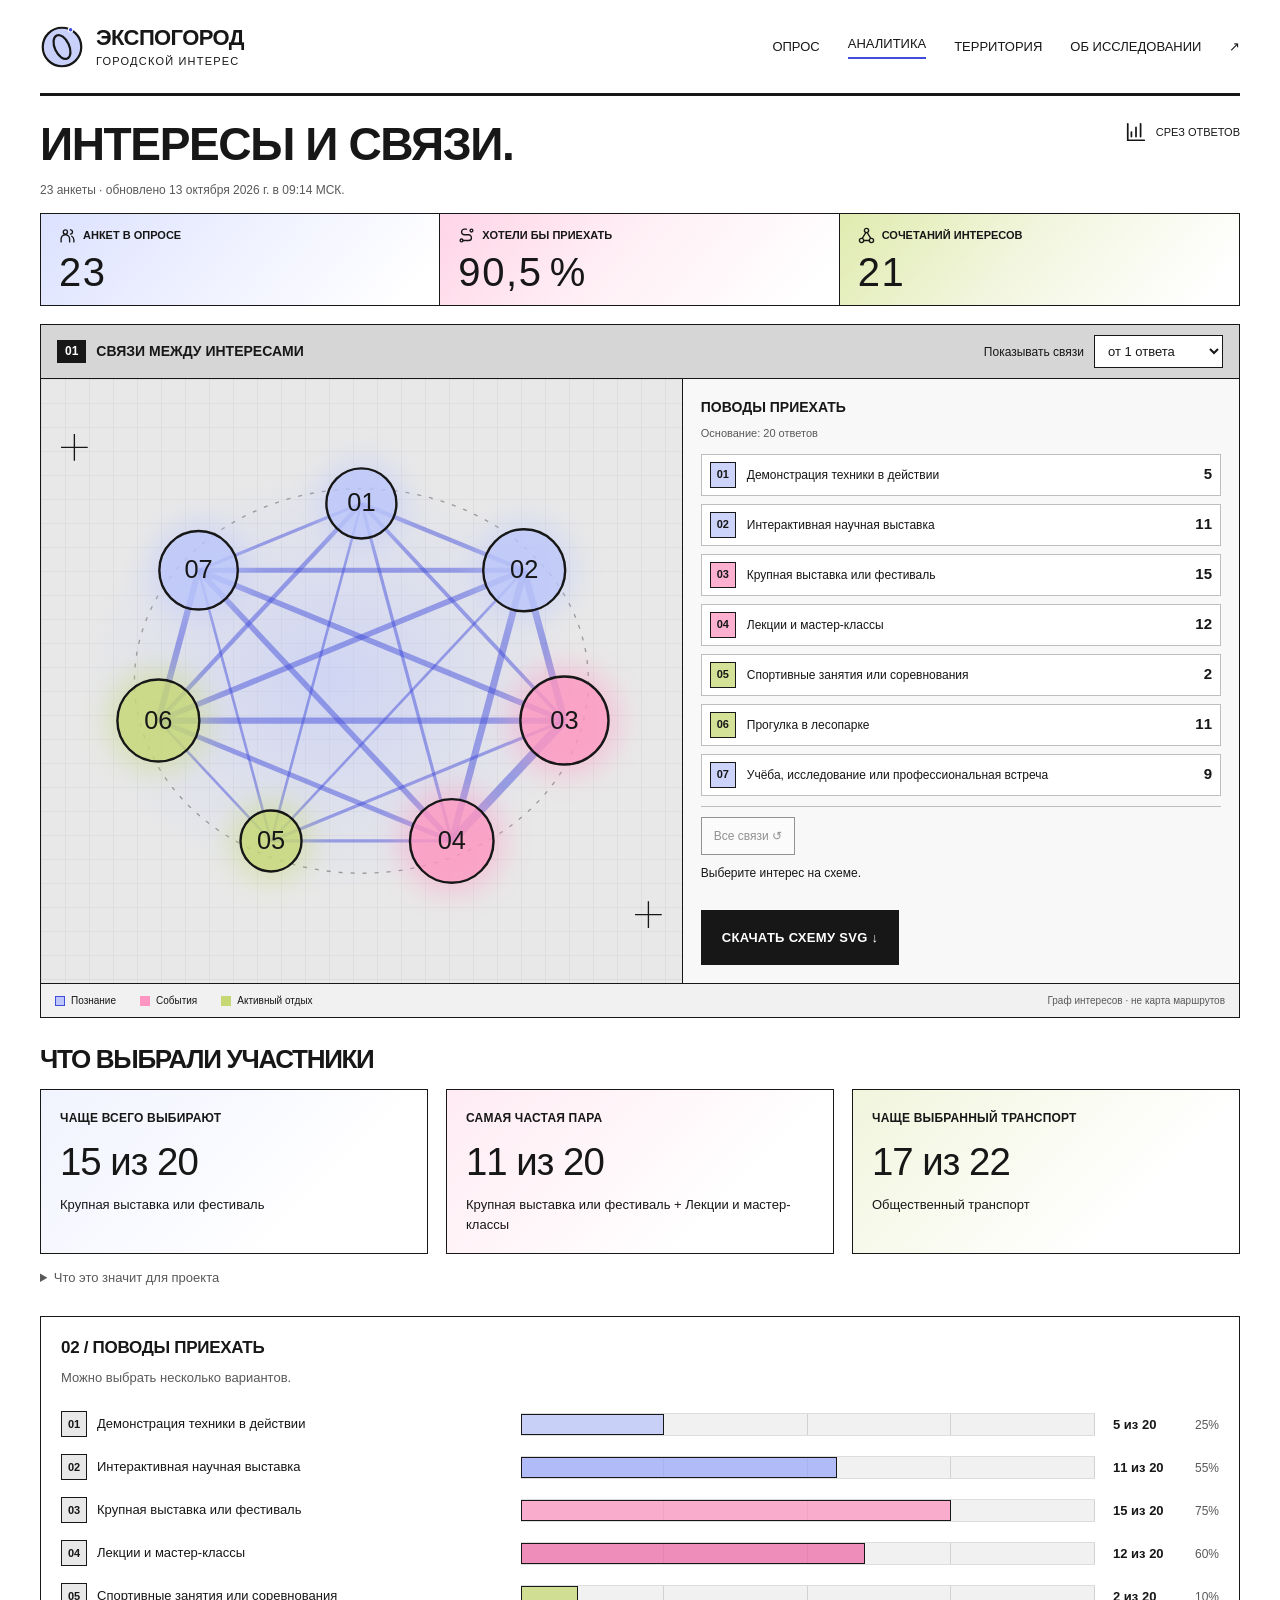
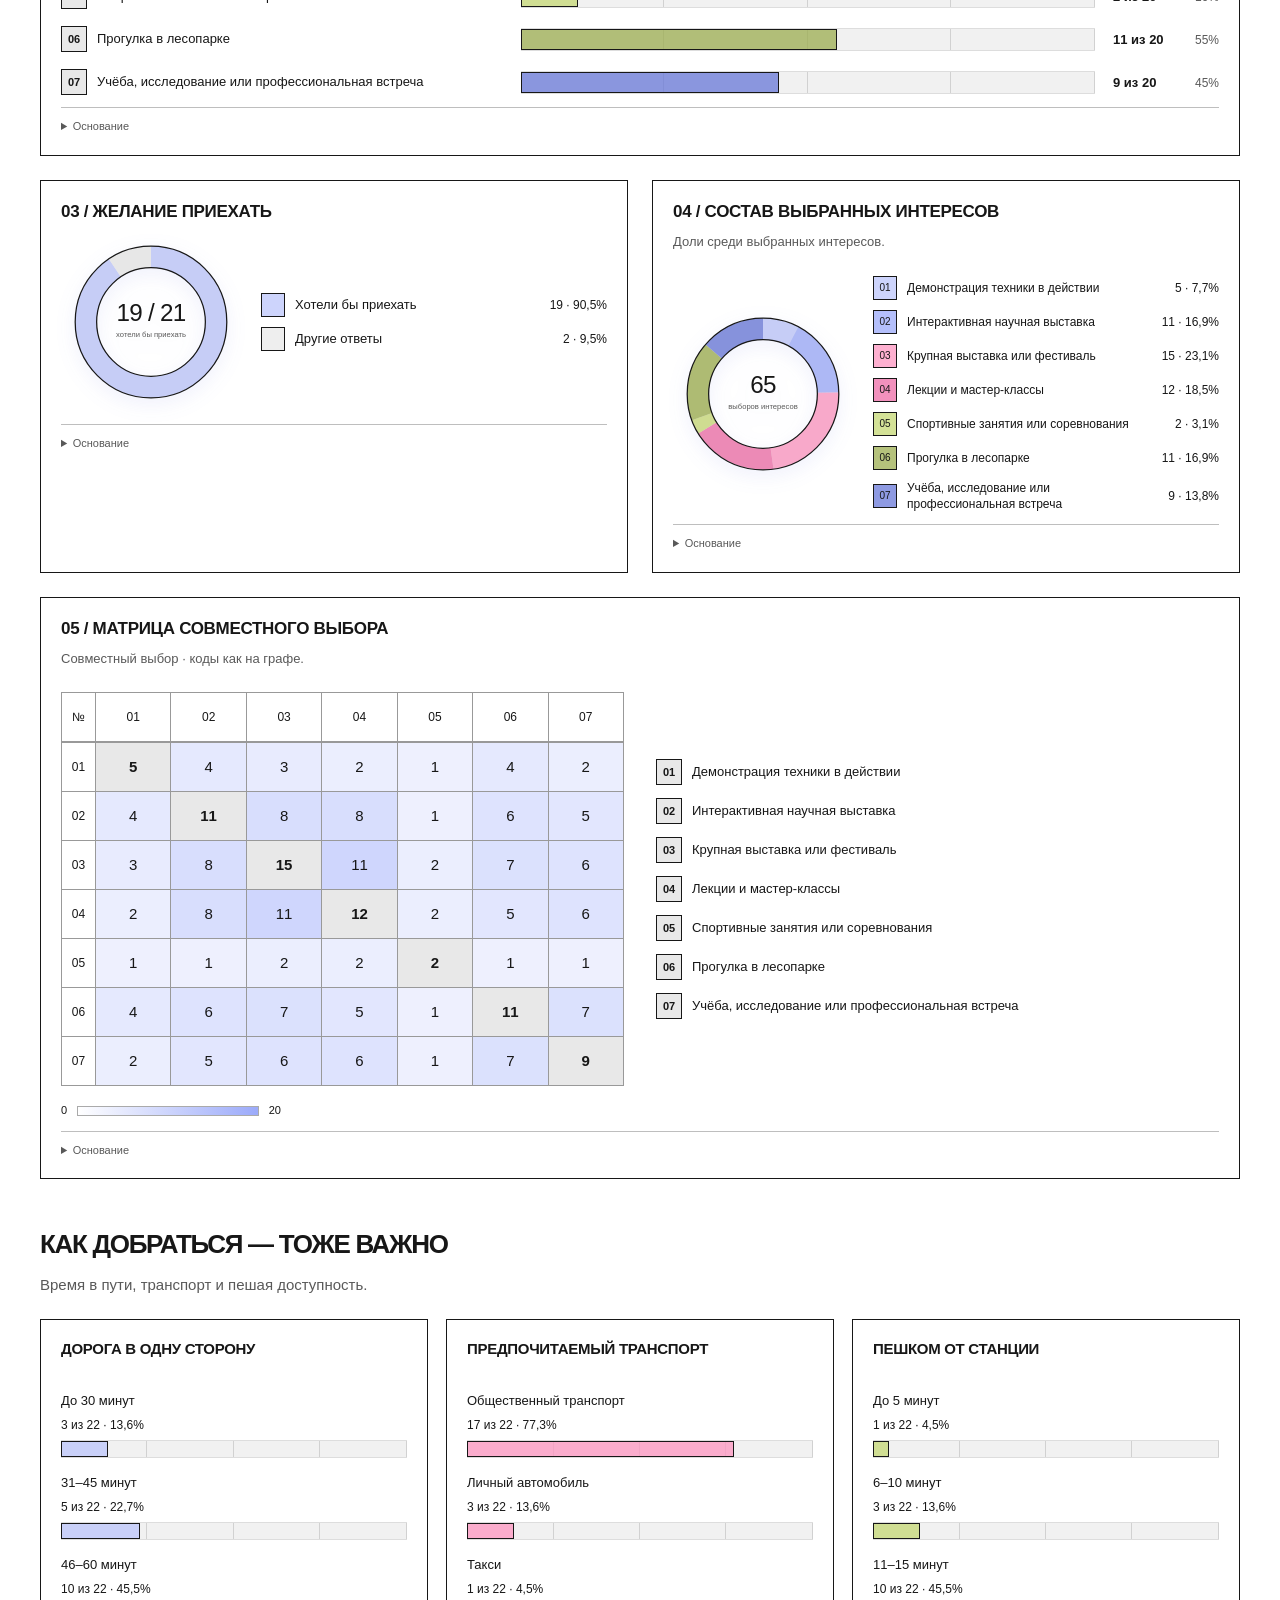
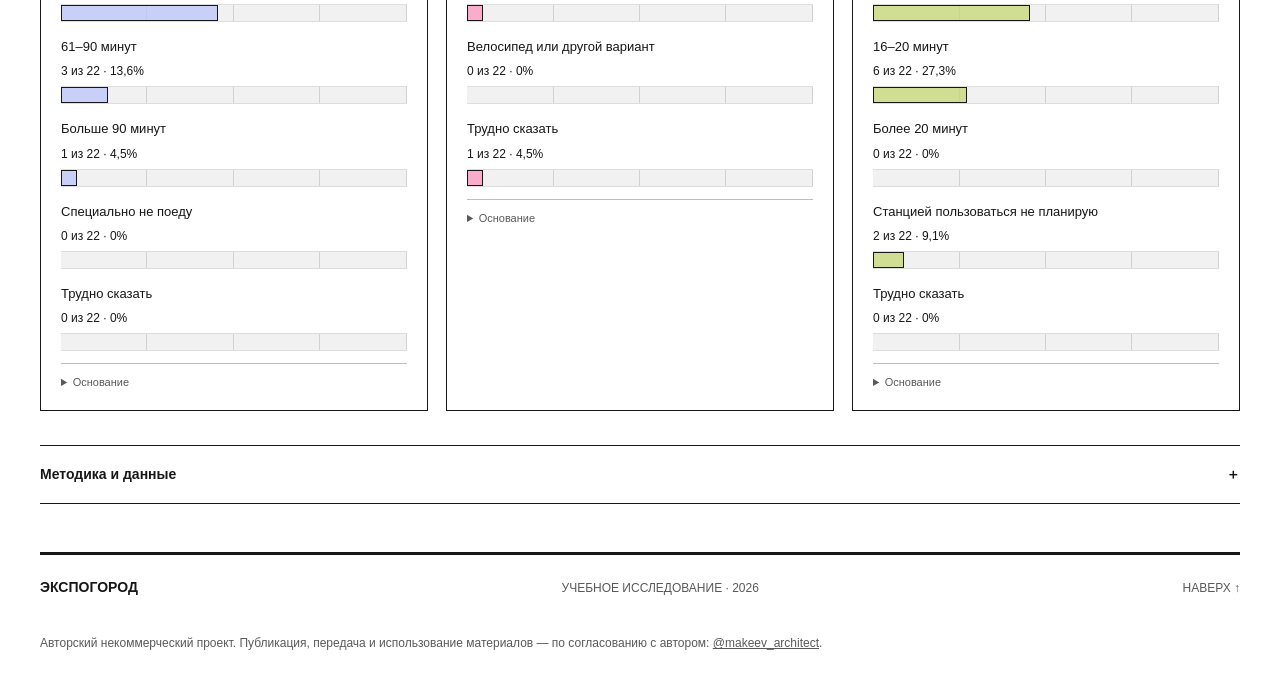
==== commit 5319b34f: "Fix spacing between analytics digits and percent sign" ====
--- a/analytics.html
+++ b/analytics.html
@@ -8,10 +8,10 @@
   <title>Аналитика — Экспогород</title>
   <link rel="icon" href="assets/mark.svg?v=4.0" type="image/svg+xml">
   <link rel="stylesheet" href="style.css?v=4.0">
-  <link rel="stylesheet" href="charts.css?v=4.1"><link rel="stylesheet" href="effects.css?v=4.0">
+  <link rel="stylesheet" href="charts.css?v=4.2"><link rel="stylesheet" href="effects.css?v=4.0">
   <script src="charts.js?v=4.0" defer></script>
-  <script src="test-mode.js?v=4.0" defer></script><script src="motion.js?v=4.0" defer></script>
-  <script src="results.js?v=4.0" defer></script>
+  <script src="test-mode.js?v=4.0" defer></script><script src="motion.js?v=4.2" defer></script>
+  <script src="results.js?v=4.2" defer></script>
 </head>
 <body class="analytics-page">
   <a class="skip" href="#main">Перейти к содержанию</a>
--- a/charts.css
+++ b/charts.css
@@ -99,7 +99,7 @@
 .analytics-page .results-status{font-size:12px;line-height:1.4;margin:0 0 14px;padding:0;border:0;background:none}
 .analytics-page .metrics{margin:0 0 18px}
 .analytics-page .metric{padding:13px 18px;min-height:0}
-.analytics-page .metric strong{font-size:40px;line-height:1;margin:8px 0 0;letter-spacing:0;font-kerning:none;font-variant-numeric:tabular-nums}
+.analytics-page .metric strong{font-size:40px;line-height:1;margin:8px 0 0;letter-spacing:.04em;font-kerning:none;font-variant-numeric:lining-nums tabular-nums}
 .analytics-page .metric p{display:none}
 .analytics-page .metric-label{font-size:11px;gap:7px}
 .analytics-page .metric-label .icon{width:17px;height:17px}
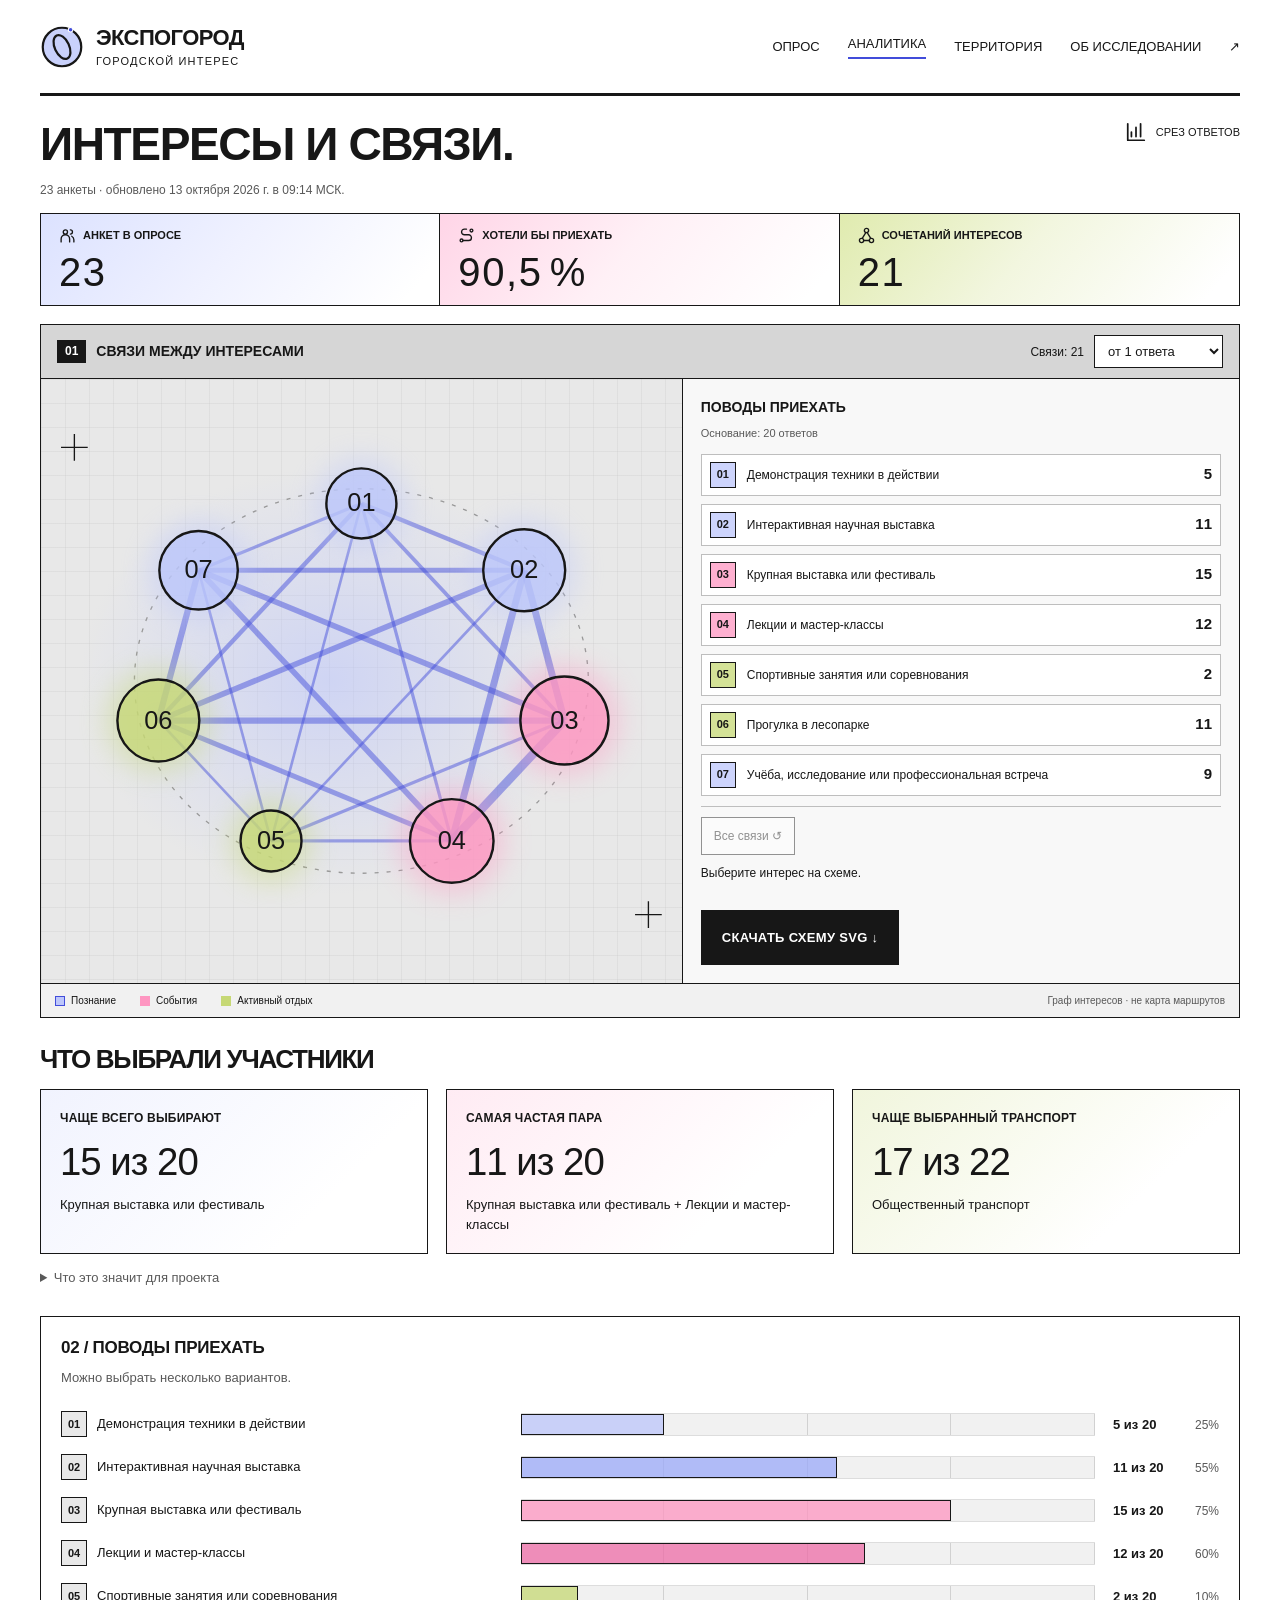
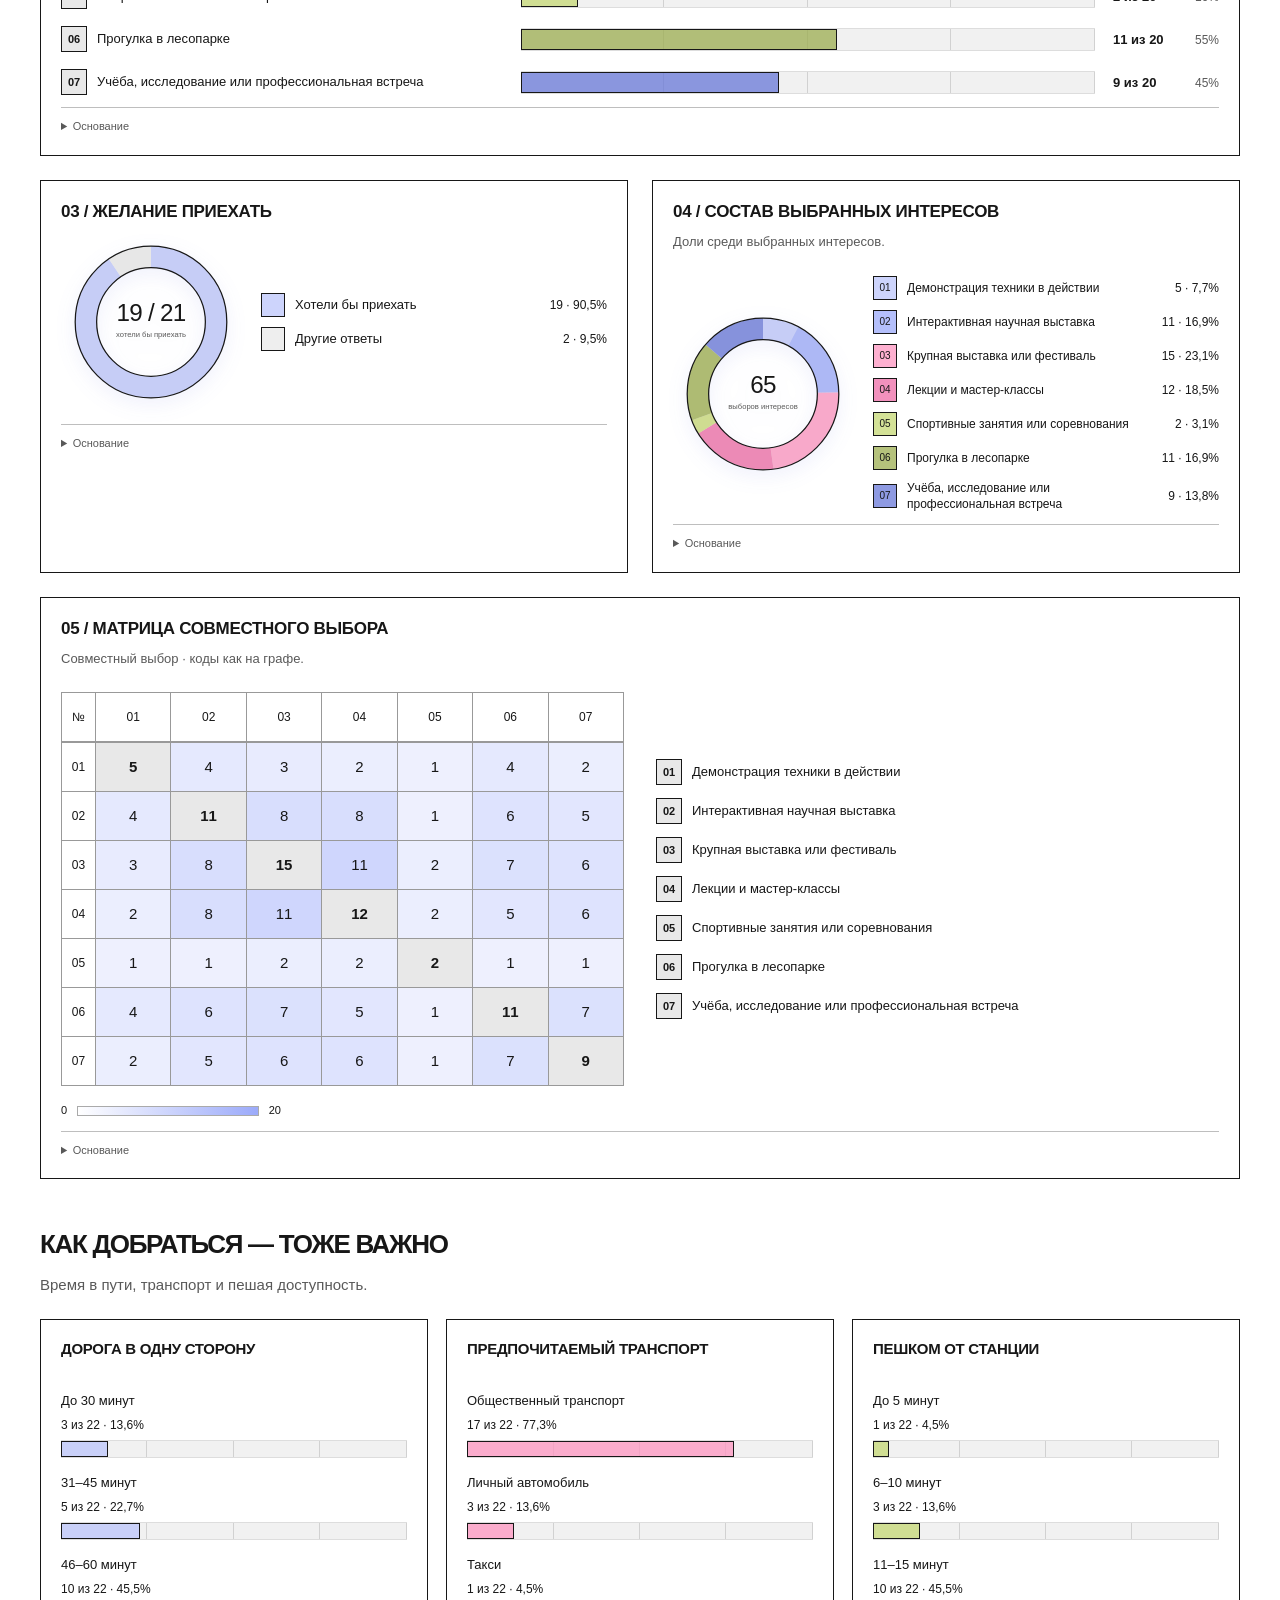
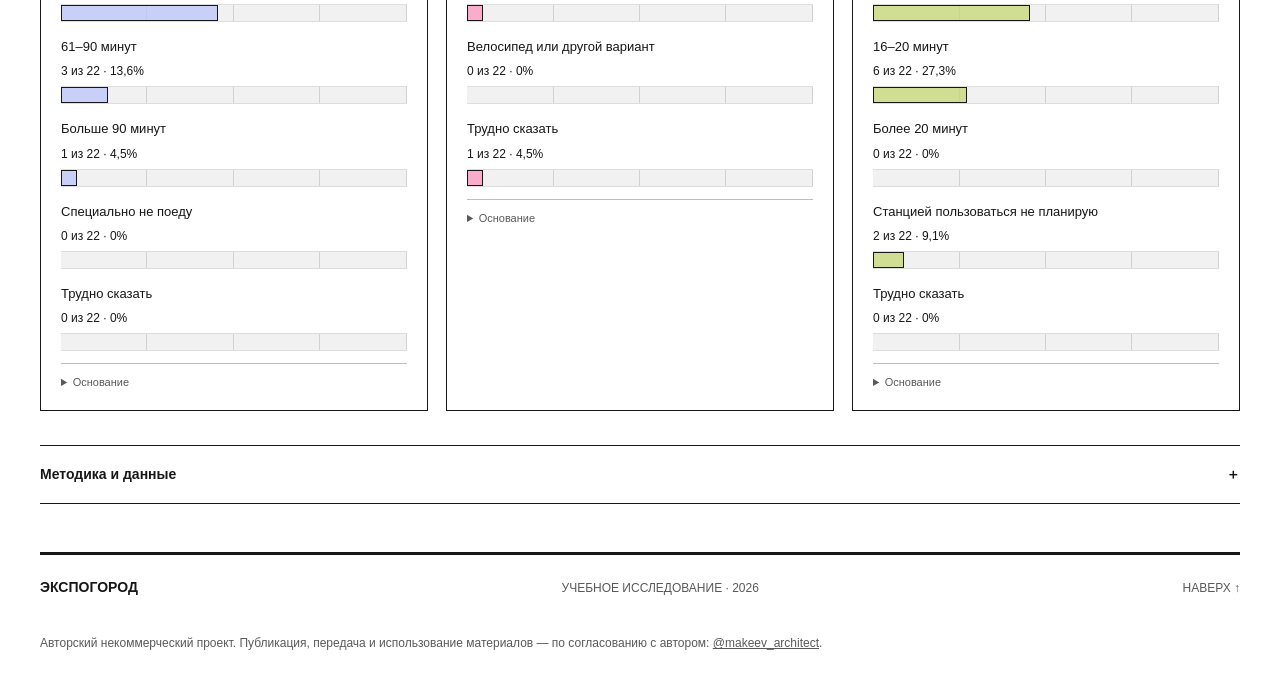
==== commit 33f2c386: "Fix chart animation seams and graph redraws; add staggered homepage glow" ====
--- a/analytics.html
+++ b/analytics.html
@@ -8,10 +8,10 @@
   <title>Аналитика — Экспогород</title>
   <link rel="icon" href="assets/mark.svg?v=4.0" type="image/svg+xml">
   <link rel="stylesheet" href="style.css?v=4.0">
-  <link rel="stylesheet" href="charts.css?v=4.2"><link rel="stylesheet" href="effects.css?v=4.0">
-  <script src="charts.js?v=4.0" defer></script>
-  <script src="test-mode.js?v=4.0" defer></script><script src="motion.js?v=4.2" defer></script>
-  <script src="results.js?v=4.2" defer></script>
+  <link rel="stylesheet" href="charts.css?v=4.2"><link rel="stylesheet" href="effects.css?v=4.3">
+  <script src="charts.js?v=4.3" defer></script>
+  <script src="test-mode.js?v=4.0" defer></script><script src="motion.js?v=4.3" defer></script>
+  <script src="results.js?v=4.3" defer></script>
 </head>
 <body class="analytics-page">
   <a class="skip" href="#main">Перейти к содержанию</a>
@@ -32,7 +32,7 @@
         <article class="metric"><span class="metric-label"><svg class="icon" aria-hidden="true"><use href="assets/icons.svg#network"/></svg> Сочетаний интересов</span><strong id="metric-pairs">—</strong><p>Пар вариантов, выбранных вместе.</p></article>
       </div>
       <div id="interest-network" class="network-panel">
-        <div class="network-heading"><h3><span class="badge">01</span> Связи между интересами</h3><label class="edge-filter">Показывать связи <select id="network-threshold" disabled><option value="1">от 1 ответа</option><option value="2">от 2 ответов</option><option value="3">от 3 ответов</option><option value="5">от 5 ответов</option><option value="10">от 10</option><option value="20">от 20</option><option value="30">от 30</option></select></label></div>
+        <div class="network-heading"><h3><span class="badge">01</span> Связи между интересами</h3><label class="edge-filter"><span id="network-filter-label">Показывать связи</span> <select id="network-threshold" aria-label="Минимальное число совместных ответов" disabled><option value="1">от 1 ответа</option><option value="2">от 2 ответов</option><option value="3">от 3 ответов</option><option value="5">от 5 ответов</option><option value="10">от 10</option><option value="20">от 20</option><option value="30">от 30</option></select></label></div>
         <div class="network-layout"><div class="network-canvas"><svg id="network-svg" viewBox="0 0 480 400" role="group" aria-labelledby="network-svg-title network-svg-desc"><title id="network-svg-title">Связи между поводами приехать</title><desc id="network-svg-desc">Данные загружаются.</desc></svg><div id="network-empty" class="network-empty"><span class="empty-symbol" aria-hidden="true">＋</span><strong>Схема появится вместе с ответами</strong><p>Каждый интерес станет узлом.<br>Совместный выбор — связью.</p></div></div><div class="network-key"><h4>Поводы приехать</h4><p id="network-base" class="network-base">Ожидаем данные</p><ol id="network-nodes" class="network-nodes"></ol><div class="network-selection"><button id="network-reset" class="network-reset" type="button" disabled>Все связи ↺</button><p id="network-selected" role="status" aria-live="polite"></p><ul id="network-connections" class="network-connections"></ul></div></div></div>
         <div class="network-caption"><span><i class="swatch science"></i> Познание</span><span><i class="swatch events"></i> События</span><span><i class="swatch nature"></i> Активный отдых</span><span class="caption-note">Граф интересов · не карта маршрутов</span></div>
       </div>
--- a/effects.css
+++ b/effects.css
@@ -6,13 +6,35 @@
   filter:drop-shadow(0 0 5px #7e8dff66);
 }
 .interest-bar:hover .interest-bar-track > span { filter:brightness(1.06); }
+.hero-orb { --orb-delay:0s; }
+.hero-symbol-lavender { --orb-delay:-2.7s; }
+.hero-symbol-lime { --orb-delay:-5.4s; }
+.hero-orb-center { --orb-delay:-1.4s; }
+.hero-orb-face, .hero-orb-halo, .hero-orb-wave { transform-origin:0 0; }
 @media (prefers-reduced-motion:no-preference) {
   .motion-ready .hero-art svg > path[stroke-dasharray] { animation:expo-route-flow 9s linear infinite; }
   .motion-ready .hero-symbol-pink { animation:expo-symbol-float 7s ease-in-out infinite; }
   .motion-ready .hero-symbol-lime { animation:expo-symbol-float 8s ease-in-out -3s infinite; }
   .motion-ready .hero-symbol-lavender { animation:expo-symbol-float 9s ease-in-out -5s infinite; }
+  .motion-ready .hero-orb-face { animation:expo-orb-breathe 8s ease-in-out var(--orb-delay) infinite; }
+  .motion-ready .hero-orb-halo { animation:expo-orb-glow 8s ease-in-out var(--orb-delay) infinite; }
+  .motion-ready .hero-orb-wave { animation:expo-orb-wave 8s ease-out var(--orb-delay) infinite; }
   .motion-ready .hero-art svg > g[filter] { animation:expo-glow-drift 8s ease-in-out infinite; }
   .motion-paused *, .motion-paused *::before, .motion-paused *::after { animation-play-state:paused !important; }
+}
+/* Local transforms animate each icon around its own centre; parent SVG translations stay intact. */
+@keyframes expo-orb-breathe {
+  0%,18%,70%,100% { transform:scale(1); }
+  40% { transform:scale(1.065); }
+}
+@keyframes expo-orb-glow {
+  0%,18%,70%,100% { opacity:.1; transform:scale(.92); }
+  40% { opacity:.72; transform:scale(1.18); }
+}
+@keyframes expo-orb-wave {
+  0%,18% { opacity:0; transform:scale(1); }
+  28% { opacity:.42; transform:scale(1.06); }
+  62%,100% { opacity:0; transform:scale(1.55); }
 }
 @keyframes expo-route-flow { to { stroke-dashoffset:-90; } }
 @keyframes expo-symbol-float { 0%,100% { translate:0 0; } 50% { translate:0 -4px; } }
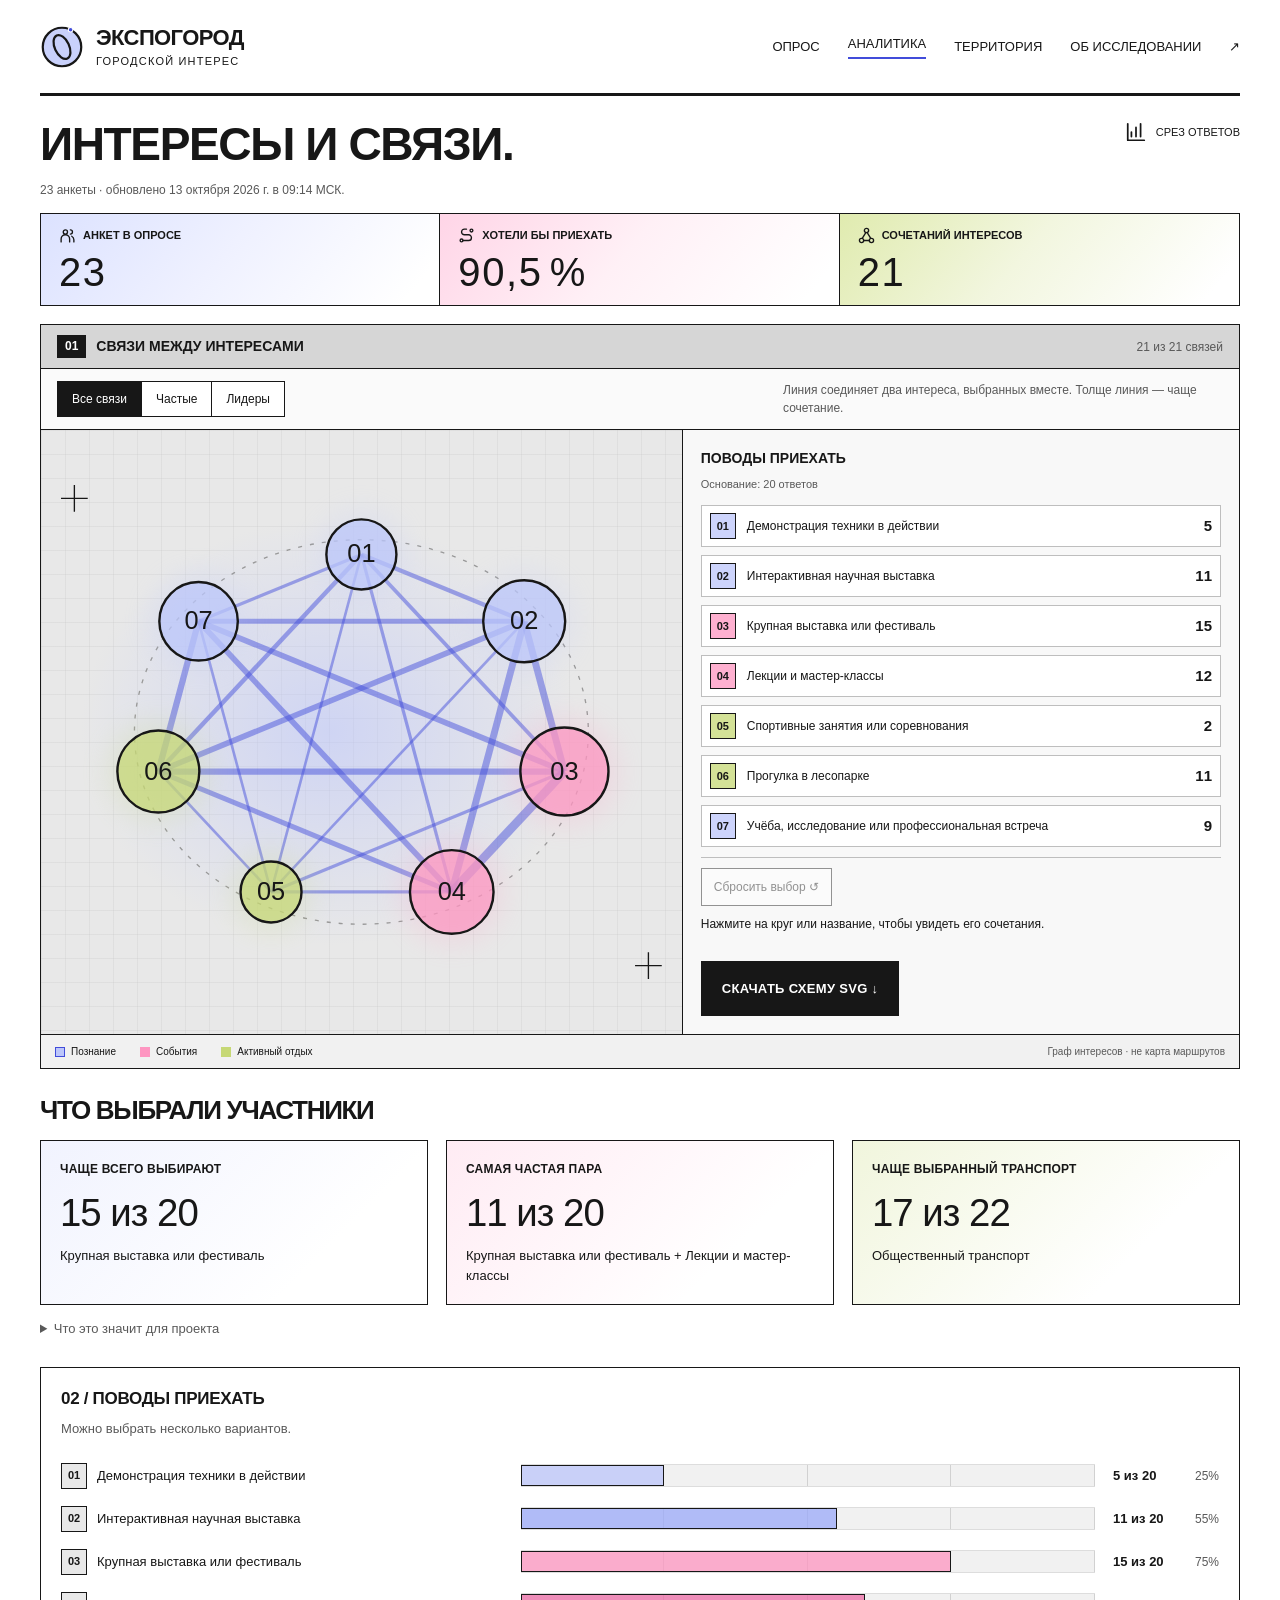
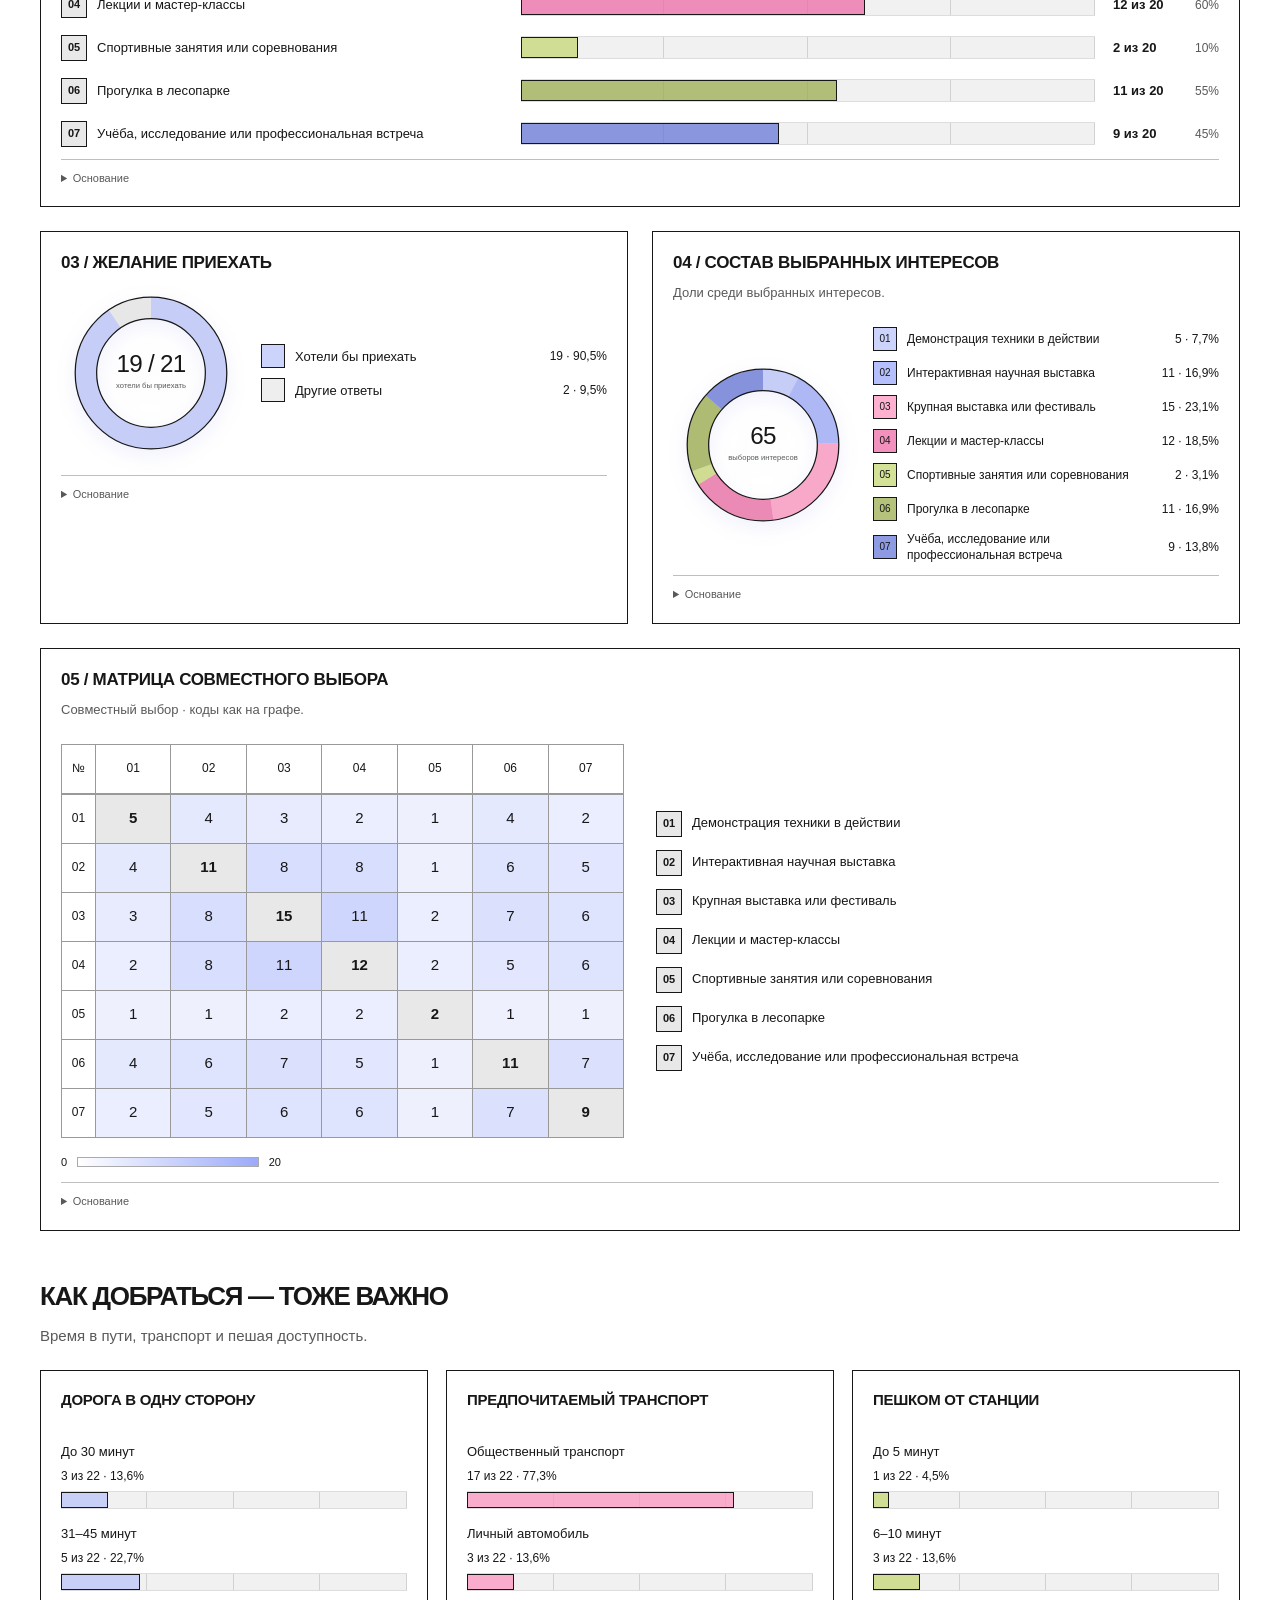
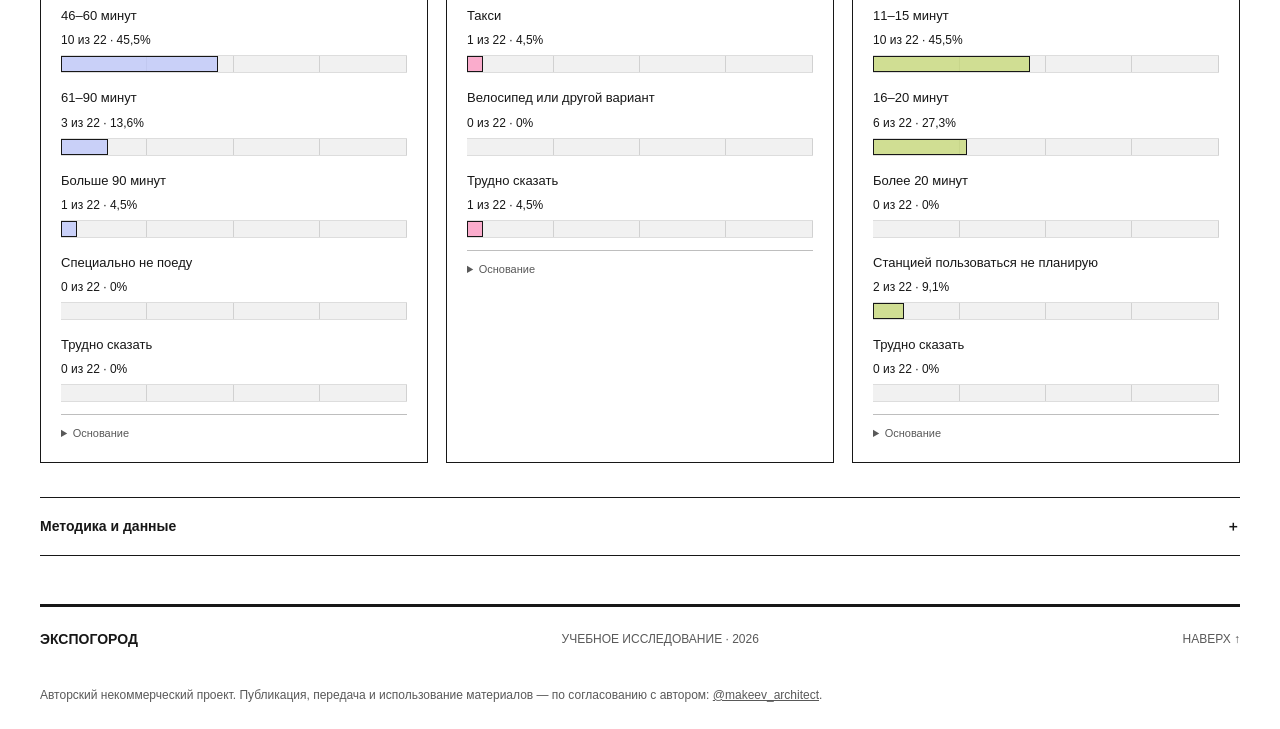
==== commit 53c115c1: "Replace numeric network filter with clear modes and add node glow pulses" ====
--- a/analytics.html
+++ b/analytics.html
@@ -8,10 +8,10 @@
   <title>Аналитика — Экспогород</title>
   <link rel="icon" href="assets/mark.svg?v=4.0" type="image/svg+xml">
   <link rel="stylesheet" href="style.css?v=4.0">
-  <link rel="stylesheet" href="charts.css?v=4.2"><link rel="stylesheet" href="effects.css?v=4.3">
-  <script src="charts.js?v=4.3" defer></script>
-  <script src="test-mode.js?v=4.0" defer></script><script src="motion.js?v=4.3" defer></script>
-  <script src="results.js?v=4.3" defer></script>
+  <link rel="stylesheet" href="charts.css?v=4.4"><link rel="stylesheet" href="effects.css?v=4.4">
+  <script src="charts.js?v=4.4" defer></script>
+  <script src="test-mode.js?v=4.0" defer></script><script src="motion.js?v=4.4" defer></script>
+  <script src="results.js?v=4.4" defer></script>
 </head>
 <body class="analytics-page">
   <a class="skip" href="#main">Перейти к содержанию</a>
@@ -32,8 +32,13 @@
         <article class="metric"><span class="metric-label"><svg class="icon" aria-hidden="true"><use href="assets/icons.svg#network"/></svg> Сочетаний интересов</span><strong id="metric-pairs">—</strong><p>Пар вариантов, выбранных вместе.</p></article>
       </div>
       <div id="interest-network" class="network-panel">
-        <div class="network-heading"><h3><span class="badge">01</span> Связи между интересами</h3><label class="edge-filter"><span id="network-filter-label">Показывать связи</span> <select id="network-threshold" aria-label="Минимальное число совместных ответов" disabled><option value="1">от 1 ответа</option><option value="2">от 2 ответов</option><option value="3">от 3 ответов</option><option value="5">от 5 ответов</option><option value="10">от 10</option><option value="20">от 20</option><option value="30">от 30</option></select></label></div>
-        <div class="network-layout"><div class="network-canvas"><svg id="network-svg" viewBox="0 0 480 400" role="group" aria-labelledby="network-svg-title network-svg-desc"><title id="network-svg-title">Связи между поводами приехать</title><desc id="network-svg-desc">Данные загружаются.</desc></svg><div id="network-empty" class="network-empty"><span class="empty-symbol" aria-hidden="true">＋</span><strong>Схема появится вместе с ответами</strong><p>Каждый интерес станет узлом.<br>Совместный выбор — связью.</p></div></div><div class="network-key"><h4>Поводы приехать</h4><p id="network-base" class="network-base">Ожидаем данные</p><ol id="network-nodes" class="network-nodes"></ol><div class="network-selection"><button id="network-reset" class="network-reset" type="button" disabled>Все связи ↺</button><p id="network-selected" role="status" aria-live="polite"></p><ul id="network-connections" class="network-connections"></ul></div></div></div>
+        <div class="network-heading"><h3><span class="badge">01</span> Связи между интересами</h3><span id="network-filter-label" class="network-visible-count" role="status" aria-live="polite">Загружаем связи</span></div>
+        <div class="network-toolbar">
+          <div class="network-modes" role="group" aria-label="Какие связи показывать"><button type="button" data-network-mode="all" aria-pressed="true" disabled>Все связи</button><button type="button" data-network-mode="frequent" aria-pressed="false" disabled>Частые</button><button type="button" data-network-mode="leaders" aria-pressed="false" disabled>Лидеры</button></div>
+          <p id="network-mode-description">Линия соединяет два интереса, выбранных вместе. Толще линия — чаще сочетание.</p>
+          <input id="network-threshold" type="hidden" value="1">
+        </div>
+        <div class="network-layout"><div class="network-canvas"><svg id="network-svg" viewBox="0 0 480 400" role="group" aria-labelledby="network-svg-title network-svg-desc"><title id="network-svg-title">Связи между поводами приехать</title><desc id="network-svg-desc">Данные загружаются.</desc></svg><div id="network-empty" class="network-empty"><span class="empty-symbol" aria-hidden="true">＋</span><strong>Схема появится вместе с ответами</strong><p>Каждый интерес станет узлом.<br>Совместный выбор — связью.</p></div></div><div class="network-key"><h4>Поводы приехать</h4><p id="network-base" class="network-base">Ожидаем данные</p><ol id="network-nodes" class="network-nodes"></ol><div class="network-selection"><button id="network-reset" class="network-reset" type="button" disabled>Сбросить выбор ↺</button><p id="network-selected" role="status" aria-live="polite"></p><ul id="network-connections" class="network-connections"></ul></div></div></div>
         <div class="network-caption"><span><i class="swatch science"></i> Познание</span><span><i class="swatch events"></i> События</span><span><i class="swatch nature"></i> Активный отдых</span><span class="caption-note">Граф интересов · не карта маршрутов</span></div>
       </div>
       <section id="research-insights" class="research-insights" aria-labelledby="insights-title"><h2 id="insights-title">Что выбрали участники</h2><div id="insight-cards" class="insight-cards"><p>Наблюдения появятся после проверки данных.</p></div><details class="insight-method"><summary>Что это значит для проекта</summary><p id="project-hypothesis" class="project-hypothesis"></p></details></section>
@@ -44,7 +49,7 @@
         <article class="chart-panel chart-panel-wide"><h3>05 / Матрица совместного выбора</h3><p>Совместный выбор · коды как на графе.</p><div id="interest-matrix"><p>Ожидаем данные среза.</p></div></article>
       </section>
       <section id="mobility" class="mobility-section" aria-labelledby="mobility-title"><h2 id="mobility-title">Как добраться — тоже важно</h2><p class="mobility-intro">Время в пути, транспорт и пешая доступность.</p><div id="mobility-charts" class="mobility-charts"><p>Данные о доступности пока не загружены.</p></div></section>
-      <details class="network-details"><summary>Методика и данные <span aria-hidden="true">＋</span></summary><div class="method-grid"><div><h3>Один ответ — несколько интересов</h3><p>Если участник выбрал выставку и прогулку, между этими занятиями возникает связь. Схема строится по вопросу «Что могло бы стать поводом приехать в этот район?».</p><p>Связь показывает совместный выбор, а не причину посещения и не реальный поток людей. Это основа для гипотез о программе территории.</p></div><div><h3>Честные основания</h3><p id="quality-note">Для каждого показателя учитываются только подходящие ответы. Пропущенный вопрос не считается отрицательным ответом.</p><p>В таблице можно сравнить число совместных выборов и коэффициент Жаккара: долю совместных выборов среди участников, выбравших хотя бы один из двух вариантов.</p></div></div><div id="network-table" class="network-table"><p>Связей для сравнения пока нет.</p></div>      <p class="results-footnote">Это добровольный опрос, а не репрезентативная выборка жителей. Показатели обновляются после выгрузки и проверки ответов; новые отправки не появляются здесь мгновенно. Индивидуальные ответы на сайте не публикуются.</p></details>
+      <details class="network-details"><summary>Методика и данные <span aria-hidden="true">＋</span></summary><div class="method-grid"><div><h3>Один ответ — несколько интересов</h3><p>Если участник выбрал выставку и прогулку, между этими занятиями возникает связь. Схема строится по вопросу «Что могло бы стать поводом приехать в этот район?».</p><p>Связь показывает совместный выбор, а не причину посещения и не реальный поток людей. Это основа для гипотез о программе территории.</p></div><div><h3>Честные основания</h3><p class="network-mode-method">Режим «Частые» оставляет верхнюю половину пар по числу совместных выборов; «Лидеры» — три первые пары. Пары с равным числом выборов показываются вместе.</p><p id="quality-note">Для каждого показателя учитываются только подходящие ответы. Пропущенный вопрос не считается отрицательным ответом.</p><p>В таблице можно сравнить число совместных выборов и коэффициент Жаккара: долю совместных выборов среди участников, выбравших хотя бы один из двух вариантов.</p></div></div><div id="network-table" class="network-table"><p>Связей для сравнения пока нет.</p></div>      <p class="results-footnote">Это добровольный опрос, а не репрезентативная выборка жителей. Показатели обновляются после выгрузки и проверки ответов; новые отправки не появляются здесь мгновенно. Индивидуальные ответы на сайте не публикуются.</p></details>
     </section>
   </main>
   <footer class="footer wrap"><span>ЭКСПОГОРОД</span><span>Учебное исследование · 2026</span><a href="#main">Наверх ↑</a></footer><p class="site-usage-note wrap">Авторский некоммерческий проект. Публикация, передача и использование материалов — по согласованию с автором: <a href="https://t.me/makeev_architect" target="_blank" rel="noopener noreferrer">@makeev_architect</a>.</p>
--- a/charts.css
+++ b/charts.css
@@ -63,8 +63,8 @@
 .graph-node{cursor:pointer;transition:opacity .2s}
 .graph-node.is-muted{opacity:.25}
 .graph-node:focus-visible{outline:none}
-.graph-node:focus-visible circle,.graph-node.is-selected circle{stroke:#414cda;stroke-width:3.5px}
-.graph-node:hover circle{stroke-width:3.5px}
+.graph-node:focus-visible .graph-node-disc,.graph-node.is-selected .graph-node-disc{stroke:#414cda;stroke-width:3.5px}
+.graph-node:hover .graph-node-disc{stroke-width:3.5px}
 .graph-edge{transition:stroke-opacity .2s}
 .network-selection{margin-top:18px;border-top:1px solid var(--line);padding-top:14px}
 .network-reset{font:inherit;font-size:12px;border:1px solid var(--ink);background:#fff;color:var(--ink);padding:9px 12px;cursor:pointer}
@@ -135,3 +135,18 @@
  .analytics-page .metric-label .icon{width:13px;height:13px;flex:none}
  .analytics-page .metric strong{display:block;font-size:30px;margin-top:7px}
 }
+
+/* Modes describe the reading of the network, not a technical response threshold. */
+.network-heading .network-visible-count{font-size:12px;color:var(--muted);white-space:nowrap;font-variant-numeric:tabular-nums}
+.network-toolbar{display:flex;align-items:center;justify-content:space-between;gap:16px;padding:12px 16px;background:#fafafa;border-bottom:1px solid var(--ink)}
+.network-modes{display:flex;flex:none;gap:0;border:1px solid var(--ink)}
+.network-modes button{font:inherit;font-size:12px;line-height:1.2;padding:10px 14px;background:#fff;border:0;color:var(--ink);cursor:pointer;white-space:nowrap}
+.network-modes button+button{border-left:1px solid var(--ink)}
+.network-modes button[aria-pressed="true"]{background:var(--ink);color:#fff}
+.network-modes button:disabled{opacity:.45;cursor:default}
+.network-modes button:focus-visible,.network-show-all:focus-visible{outline:3px solid var(--accent);outline-offset:3px;position:relative;z-index:1}
+.network-toolbar p{font-size:12px;line-height:1.5;color:var(--muted);margin:0;max-width:440px}
+.network-show-all{font:inherit;background:none;border:0;color:var(--accent);text-decoration:underline;cursor:pointer;padding:0;text-align:left}
+.network-mode-method{font-size:12px;line-height:1.6;color:var(--muted);margin:14px 20px}
+@media(max-width:900px){.network-toolbar{align-items:flex-start;flex-direction:column;gap:9px}.network-toolbar p{max-width:none}}
+@media(max-width:640px){.analytics-page .network-heading{flex-direction:row;align-items:center;flex-wrap:wrap;gap:8px}.network-heading .network-visible-count{font-size:11px}.network-toolbar{padding:10px}.network-modes{width:100%}.network-modes button{flex:1;font-size:12px;padding:10px 8px}.network-toolbar p{font-size:11px}}
--- a/effects.css
+++ b/effects.css
@@ -1,10 +1,16 @@
 /* Motion is an enhancement. Geometry, labels and final values stay readable without it. */
 .interest-bar-track > span { transform-origin:left center; }
 #metric-total, #metric-interest, #metric-pairs { font-variant-numeric:tabular-nums; }
-.graph-node circle { transition:stroke-width .2s,filter .25s; }
-.graph-node:hover circle, .graph-node:focus-visible circle, .graph-node.is-selected circle {
-  filter:drop-shadow(0 0 5px #7e8dff66);
+.graph-node-disc { transition:stroke-width .2s,filter .25s; }
+.graph-node:hover .graph-node-disc, .graph-node:focus-visible .graph-node-disc, .graph-node.is-selected .graph-node-disc {
+  filter:drop-shadow(0 0 5px var(--node-color,#7e8dff));
 }
+.graph-node { --node-glow-peak:.5; --node-wave-peak:.48; }
+.graph-node.is-selected, .graph-node:focus-visible { --node-glow-peak:.78; --node-wave-peak:.72; }
+/* Decorative circles breathe around the local origin; the count-sized disc stays still. */
+.graph-node-halo, .graph-node-wave { transform-origin:0 0; pointer-events:none; }
+.graph-node-halo { opacity:.18; }
+.graph-node-wave { opacity:0; }
 .interest-bar:hover .interest-bar-track > span { filter:brightness(1.06); }
 .hero-orb { --orb-delay:0s; }
 .hero-symbol-lavender { --orb-delay:-2.7s; }
@@ -20,7 +26,24 @@
   .motion-ready .hero-orb-halo { animation:expo-orb-glow 8s ease-in-out var(--orb-delay) infinite; }
   .motion-ready .hero-orb-wave { animation:expo-orb-wave 8s ease-out var(--orb-delay) infinite; }
   .motion-ready .hero-art svg > g[filter] { animation:expo-glow-drift 8s ease-in-out infinite; }
+  .motion-ready .graph-node:not(.is-muted):not(.is-empty) .graph-node-halo {
+    animation:expo-node-glow 7.6s ease-in-out var(--node-delay,0s) infinite;
+  }
+  .motion-ready .graph-node:not(.is-muted):not(.is-empty) .graph-node-wave {
+    animation:expo-node-wave 7.6s ease-out var(--node-delay,0s) infinite;
+  }
   .motion-paused *, .motion-paused *::before, .motion-paused *::after { animation-play-state:paused !important; }
+}
+.graph-node.is-muted .graph-node-halo, .graph-node.is-empty .graph-node-halo { opacity:.06; }
+.graph-node.is-muted .graph-node-wave, .graph-node.is-empty .graph-node-wave { opacity:0; }
+@keyframes expo-node-glow {
+  0%,12%,65%,100% { opacity:.14; transform:scale(.96); }
+  32% { opacity:var(--node-glow-peak); transform:scale(1.12); }
+}
+@keyframes expo-node-wave {
+  0%,17% { opacity:0; transform:scale(1); }
+  27% { opacity:var(--node-wave-peak); transform:scale(1.06); }
+  62%,100% { opacity:0; transform:scale(1.42); }
 }
 /* Local transforms animate each icon around its own centre; parent SVG translations stay intact. */
 @keyframes expo-orb-breathe {
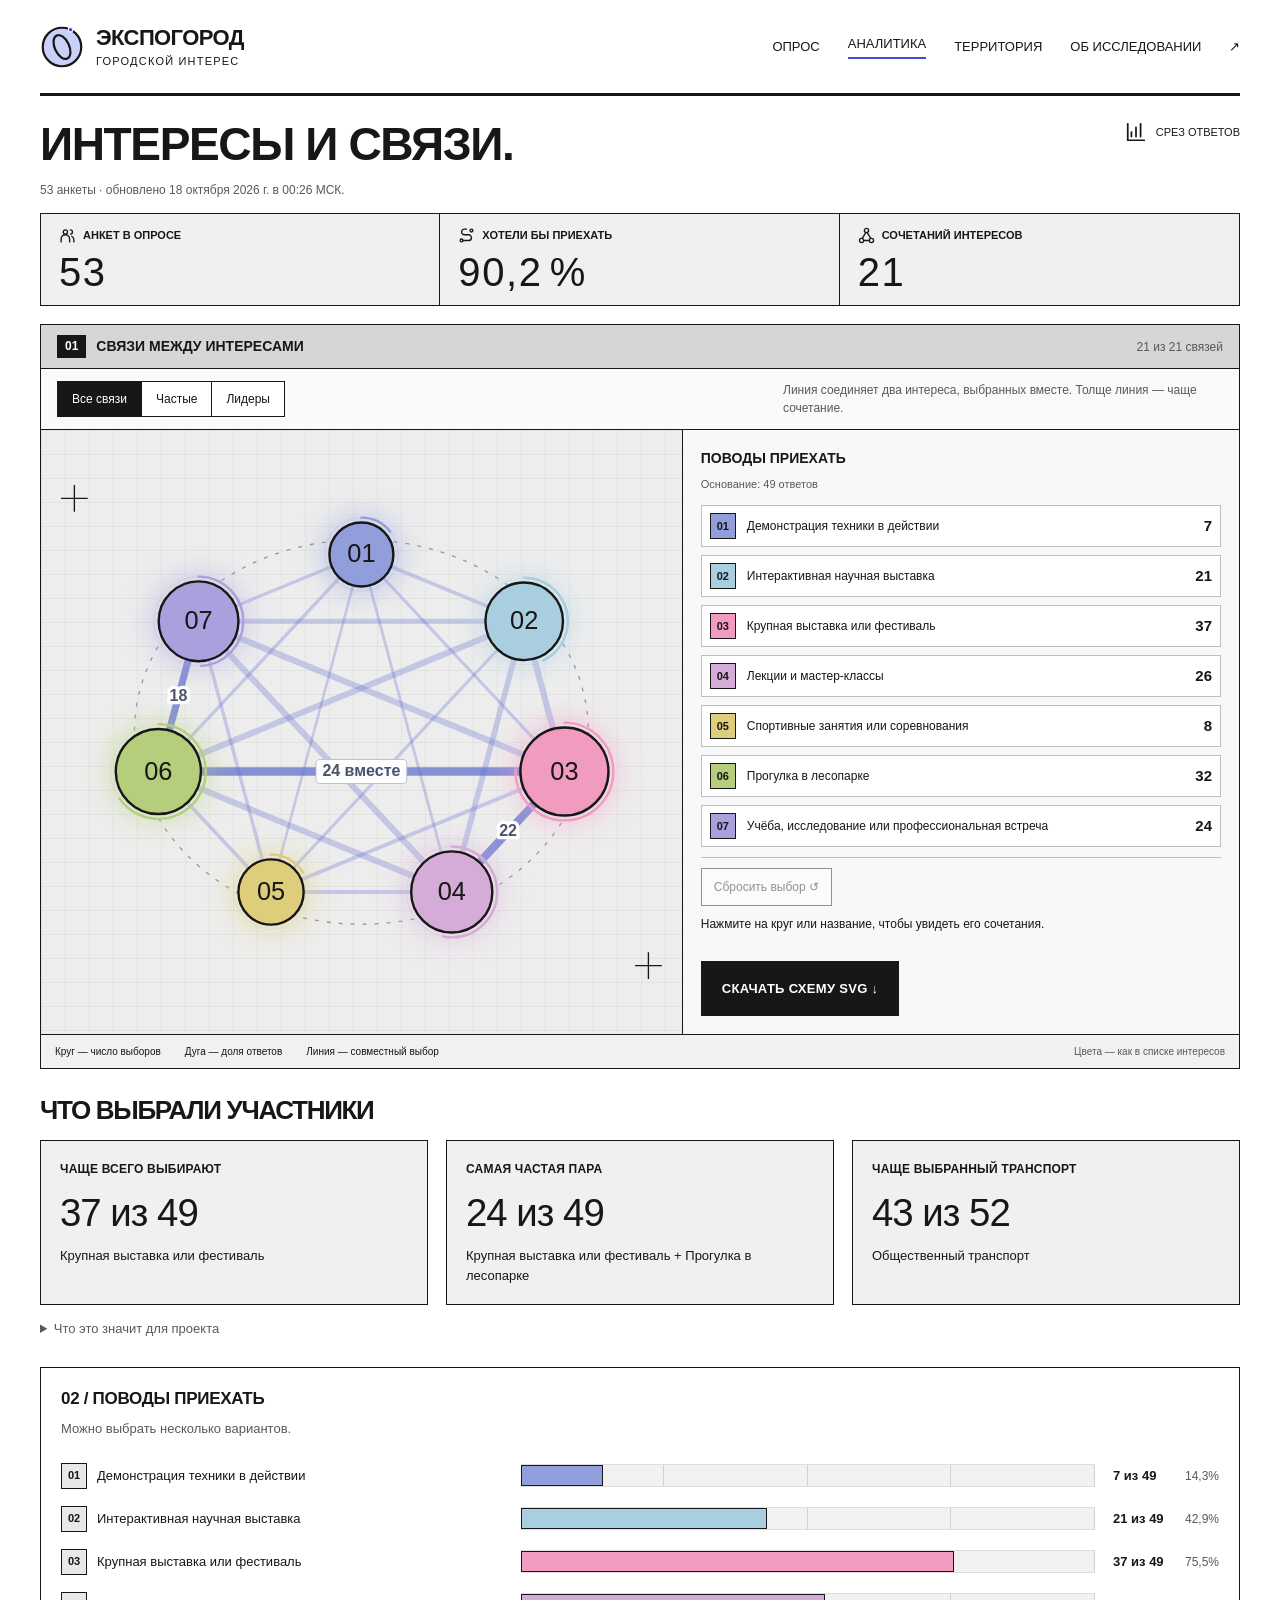
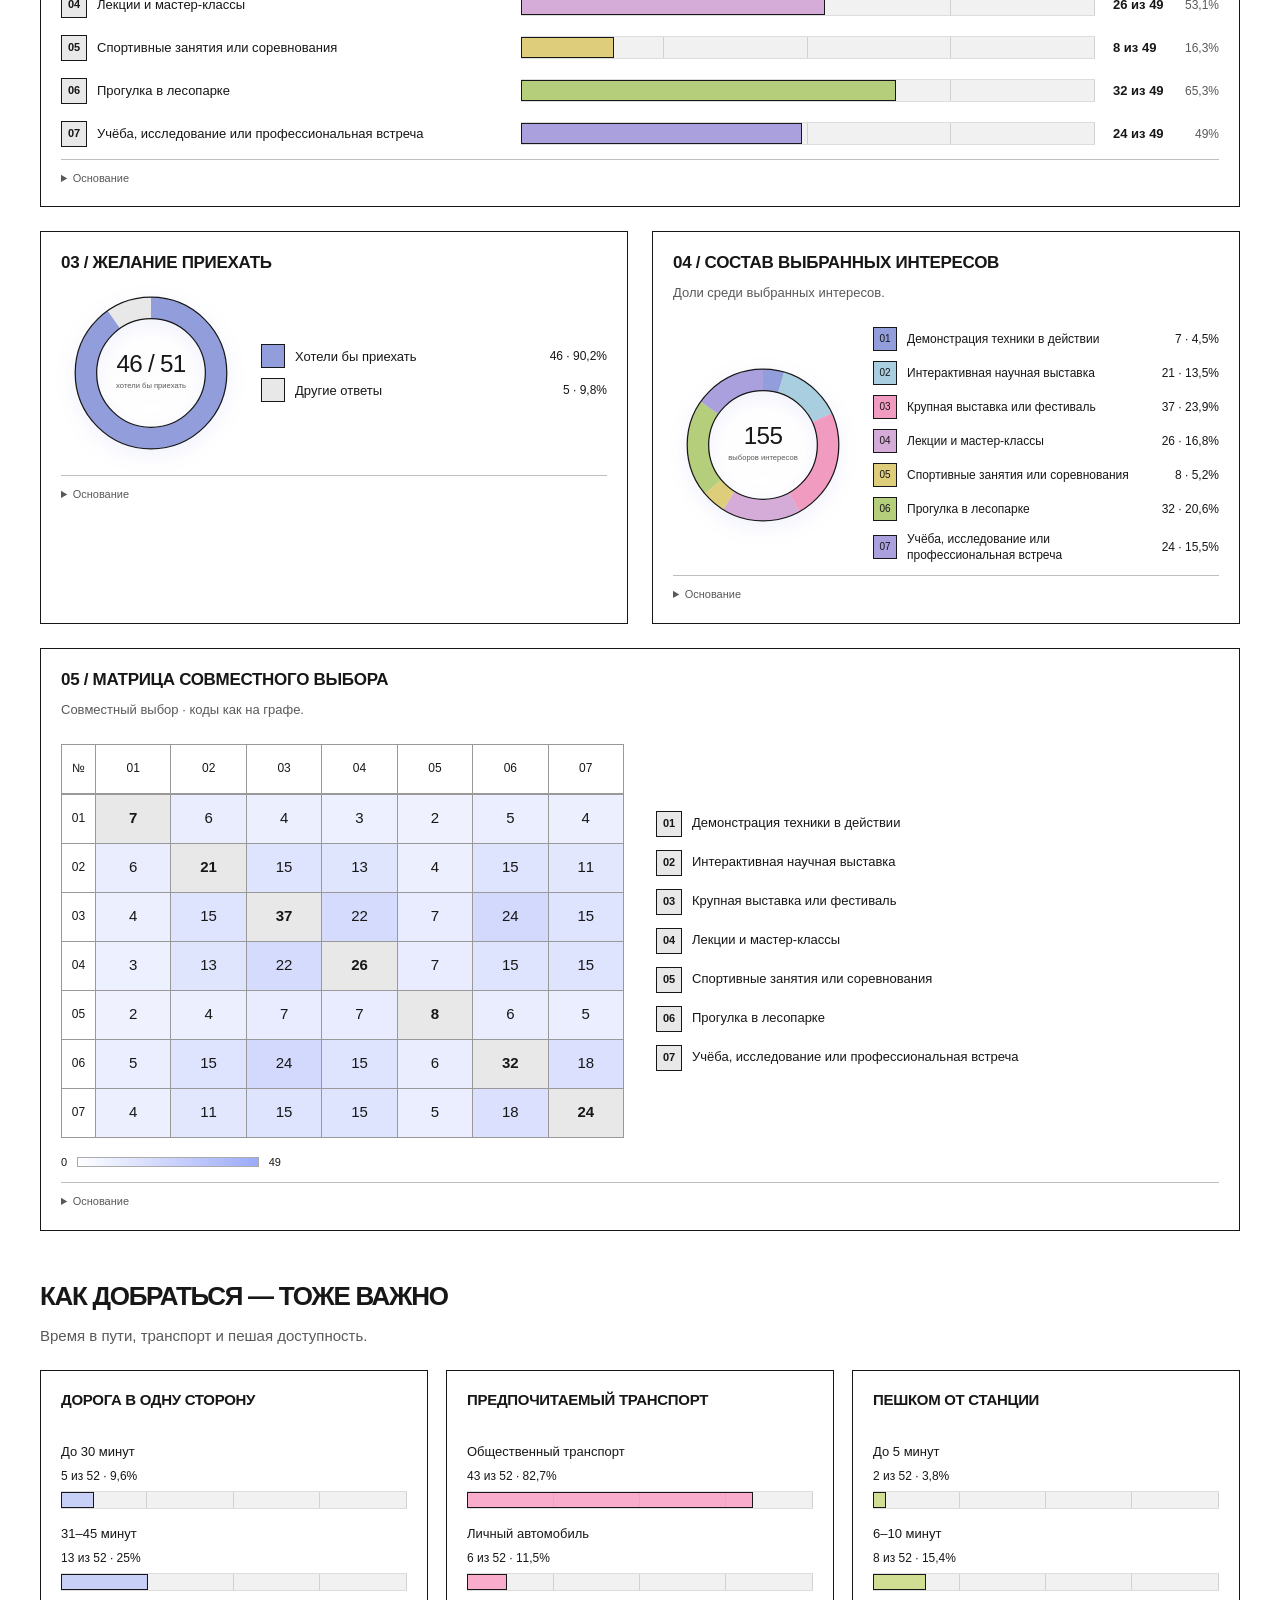
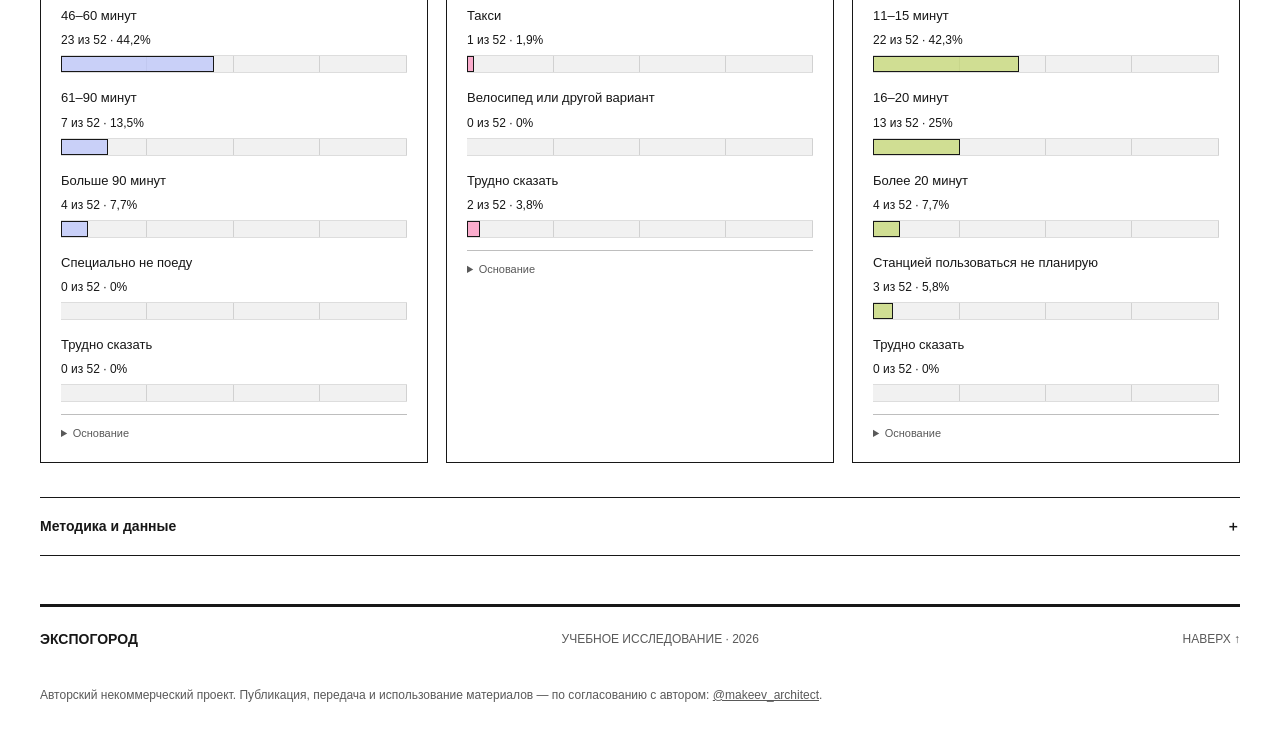
==== commit 9b478f39: "Update real survey to 53 responses and refresh network and Moscow map" ====
--- a/analytics.html
+++ b/analytics.html
@@ -8,10 +8,10 @@
   <title>Аналитика — Экспогород</title>
   <link rel="icon" href="assets/mark.svg?v=4.0" type="image/svg+xml">
   <link rel="stylesheet" href="style.css?v=4.0">
-  <link rel="stylesheet" href="charts.css?v=4.4"><link rel="stylesheet" href="effects.css?v=4.4">
-  <script src="charts.js?v=4.4" defer></script>
+  <link rel="stylesheet" href="charts.css?v=4.5"><link rel="stylesheet" href="effects.css?v=4.5">
+  <script src="charts.js?v=4.5" defer></script>
   <script src="test-mode.js?v=4.0" defer></script><script src="motion.js?v=4.4" defer></script>
-  <script src="results.js?v=4.4" defer></script>
+  <script src="results.js?v=4.5" defer></script>
 </head>
 <body class="analytics-page">
   <a class="skip" href="#main">Перейти к содержанию</a>
--- a/charts.css
+++ b/charts.css
@@ -150,3 +150,11 @@
 .network-mode-method{font-size:12px;line-height:1.6;color:var(--muted);margin:14px 20px}
 @media(max-width:900px){.network-toolbar{align-items:flex-start;flex-direction:column;gap:9px}.network-toolbar p{max-width:none}}
 @media(max-width:640px){.analytics-page .network-heading{flex-direction:row;align-items:center;flex-wrap:wrap;gap:8px}.network-heading .network-visible-count{font-size:11px}.network-toolbar{padding:10px}.network-modes{width:100%}.network-modes button{flex:1;font-size:12px;padding:10px 8px}.network-toolbar p{font-size:11px}}
+
+/* The data carries color; the surrounding panels stay neutral. */
+.analytics-page .metric,.insight-card,.insight-card:nth-child(2),.insight-card:nth-child(3){background:#f0f0f0}
+.network-canvas{background:linear-gradient(90deg,#c8c8c847 1px,transparent 1px),linear-gradient(#c8c8c847 1px,transparent 1px),#ededed;background-size:24px 24px,24px 24px}
+.network-choice:hover,.network-choice.is-selected{background:#f0f0f0}
+.node-share-arc,.node-share-track,.pair-value{pointer-events:none}
+.pair-value{font-variant-numeric:tabular-nums}
+@media(max-width:360px){.analytics-page .metric strong{font-size:24px;letter-spacing:0}.analytics-page .metric-label{font-size:7.5px;gap:4px}.analytics-page .metric-label .icon{width:11px;height:11px}}
--- a/effects.css
+++ b/effects.css
@@ -9,7 +9,7 @@
 .graph-node.is-selected, .graph-node:focus-visible { --node-glow-peak:.78; --node-wave-peak:.72; }
 /* Decorative circles breathe around the local origin; the count-sized disc stays still. */
 .graph-node-halo, .graph-node-wave { transform-origin:0 0; pointer-events:none; }
-.graph-node-halo { opacity:.18; }
+.graph-node-halo { opacity:.38; }
 .graph-node-wave { opacity:0; }
 .interest-bar:hover .interest-bar-track > span { filter:brightness(1.06); }
 .hero-orb { --orb-delay:0s; }
@@ -37,7 +37,7 @@
 .graph-node.is-muted .graph-node-halo, .graph-node.is-empty .graph-node-halo { opacity:.06; }
 .graph-node.is-muted .graph-node-wave, .graph-node.is-empty .graph-node-wave { opacity:0; }
 @keyframes expo-node-glow {
-  0%,12%,65%,100% { opacity:.14; transform:scale(.96); }
+  0%,12%,65%,100% { opacity:.3; transform:scale(.96); }
   32% { opacity:var(--node-glow-peak); transform:scale(1.12); }
 }
 @keyframes expo-node-wave {
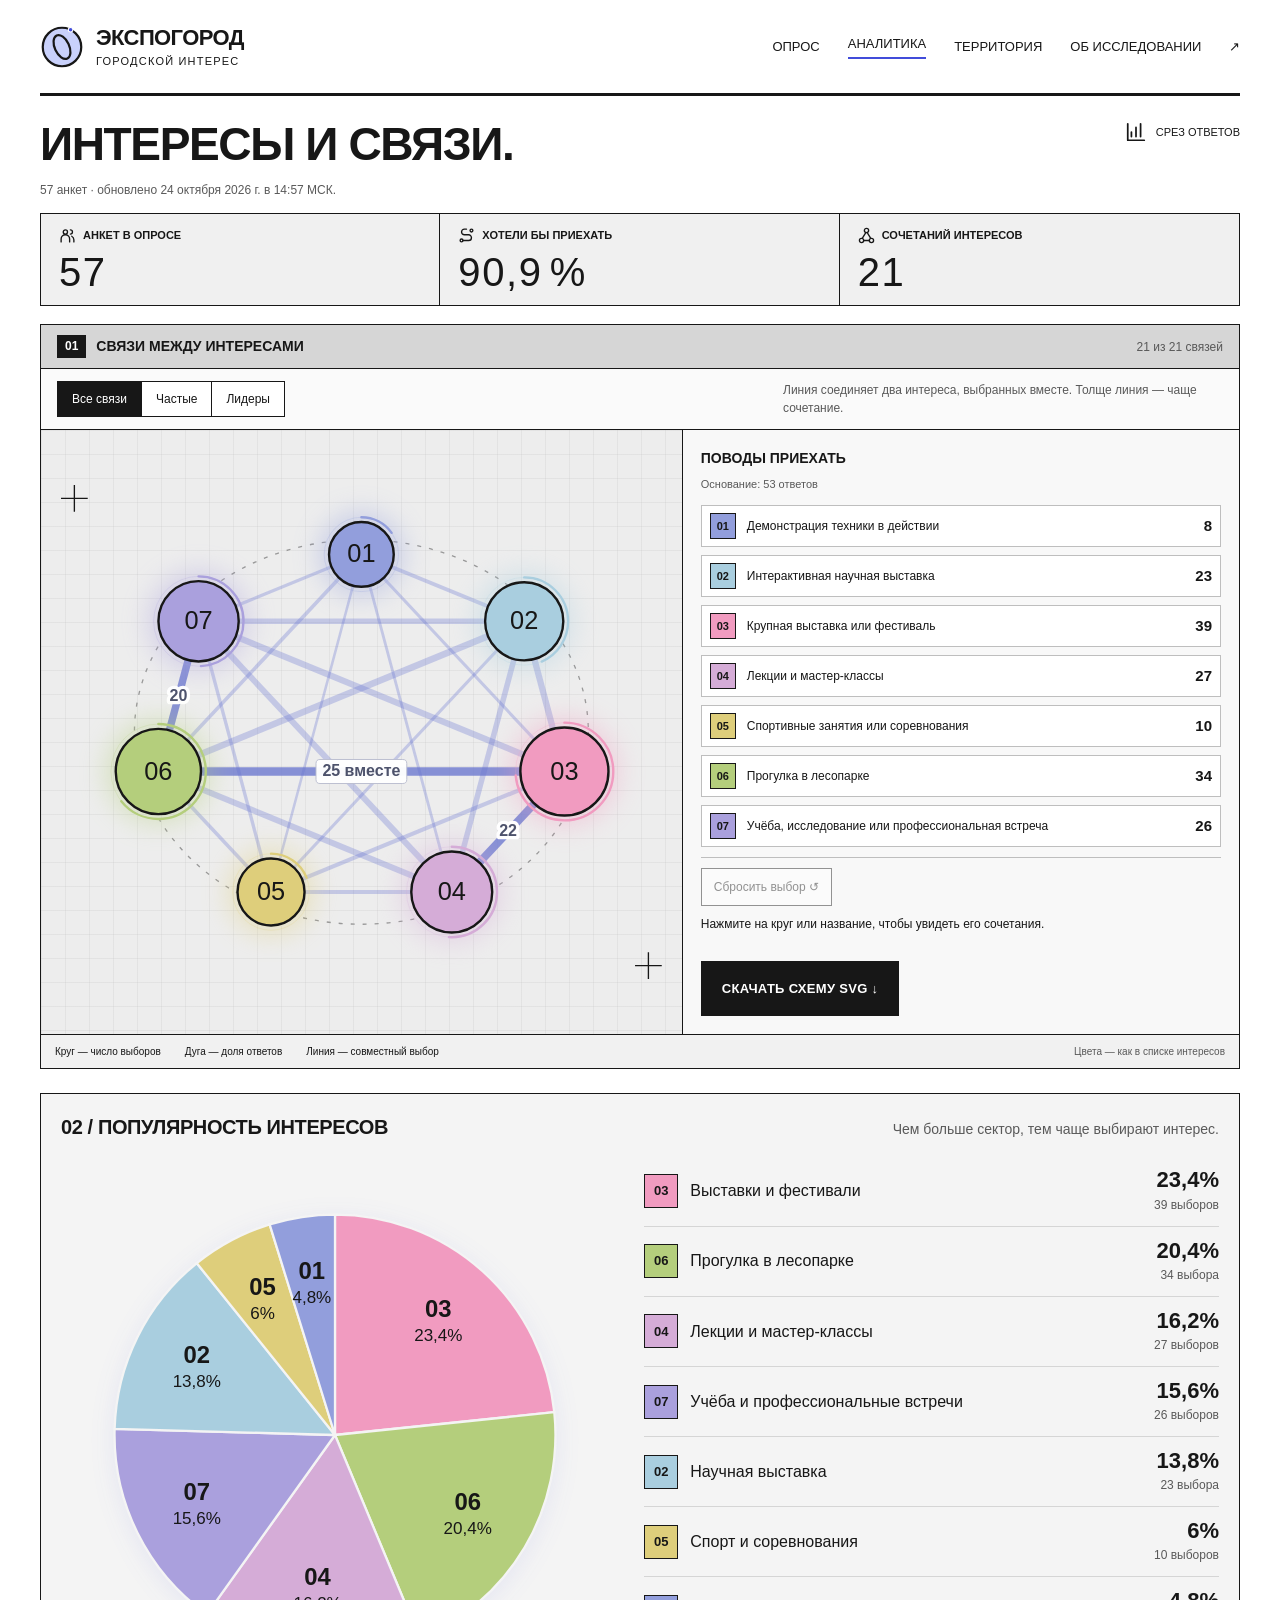
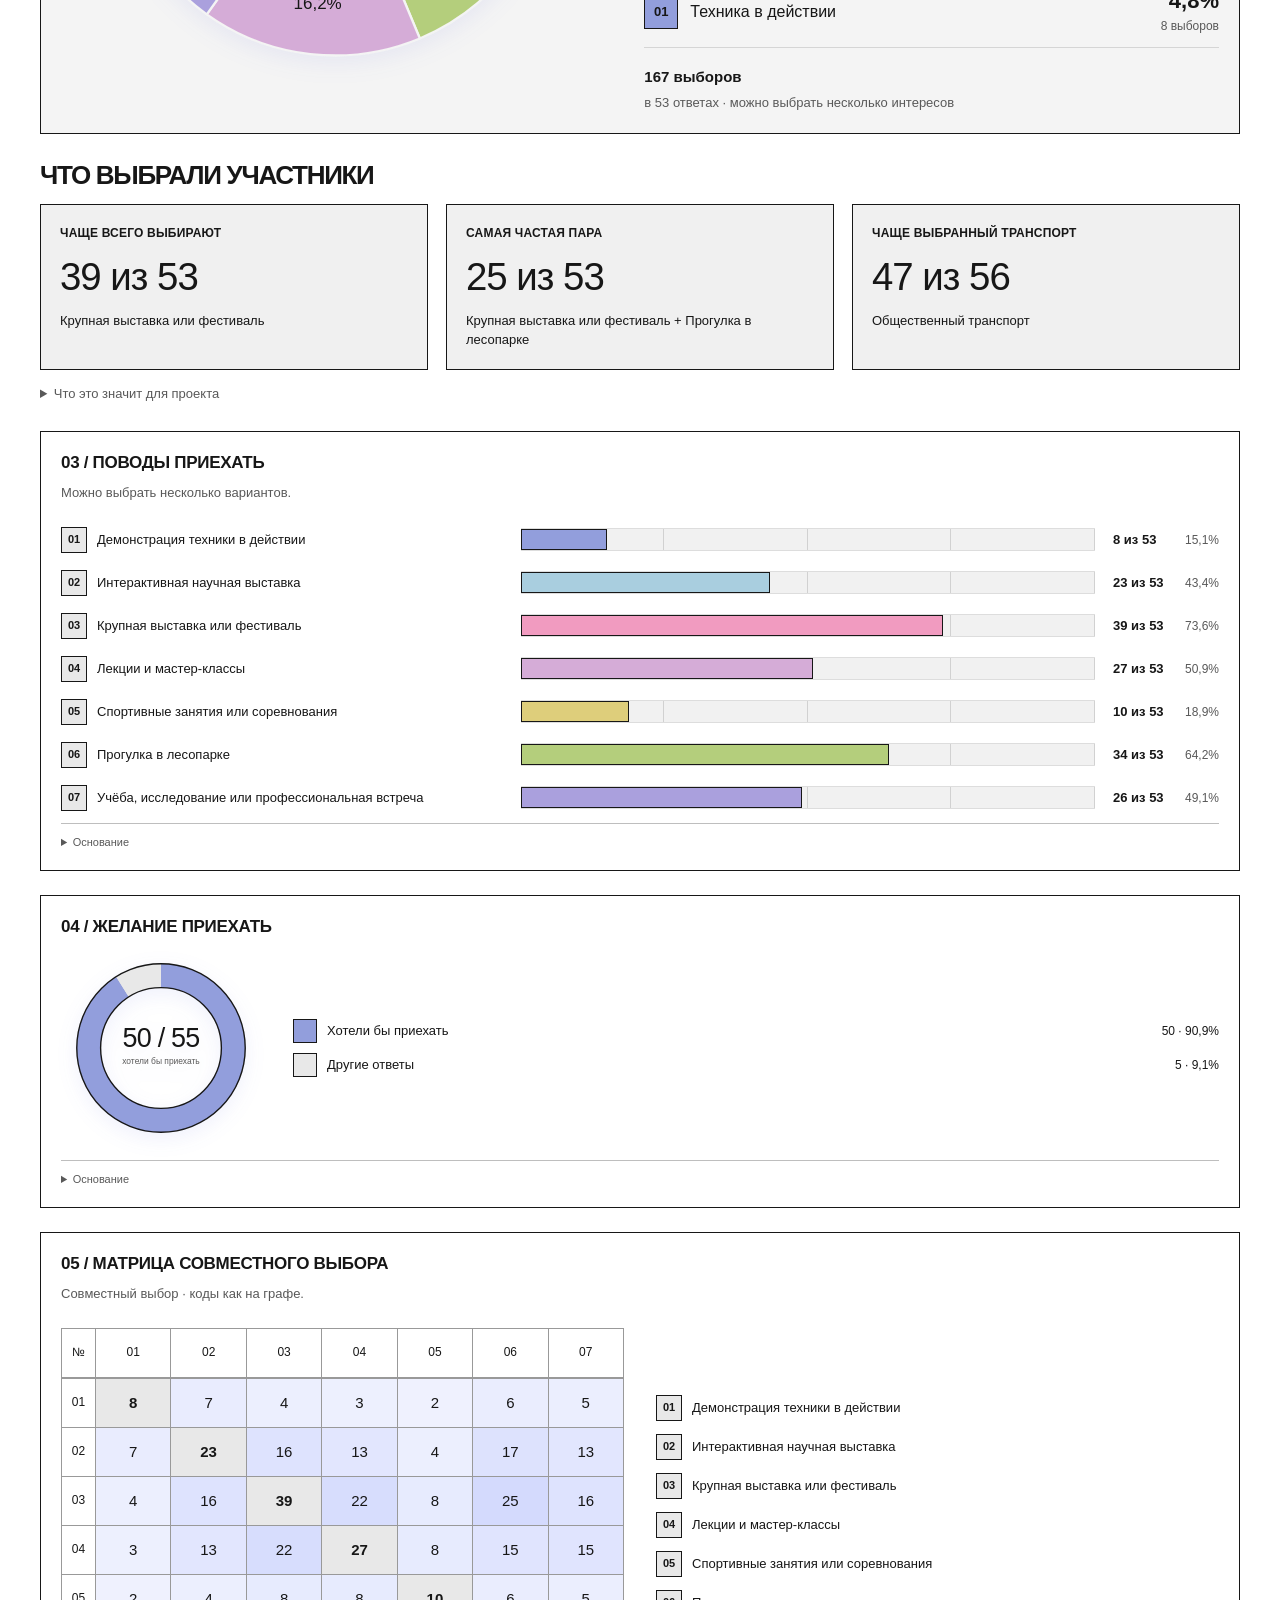
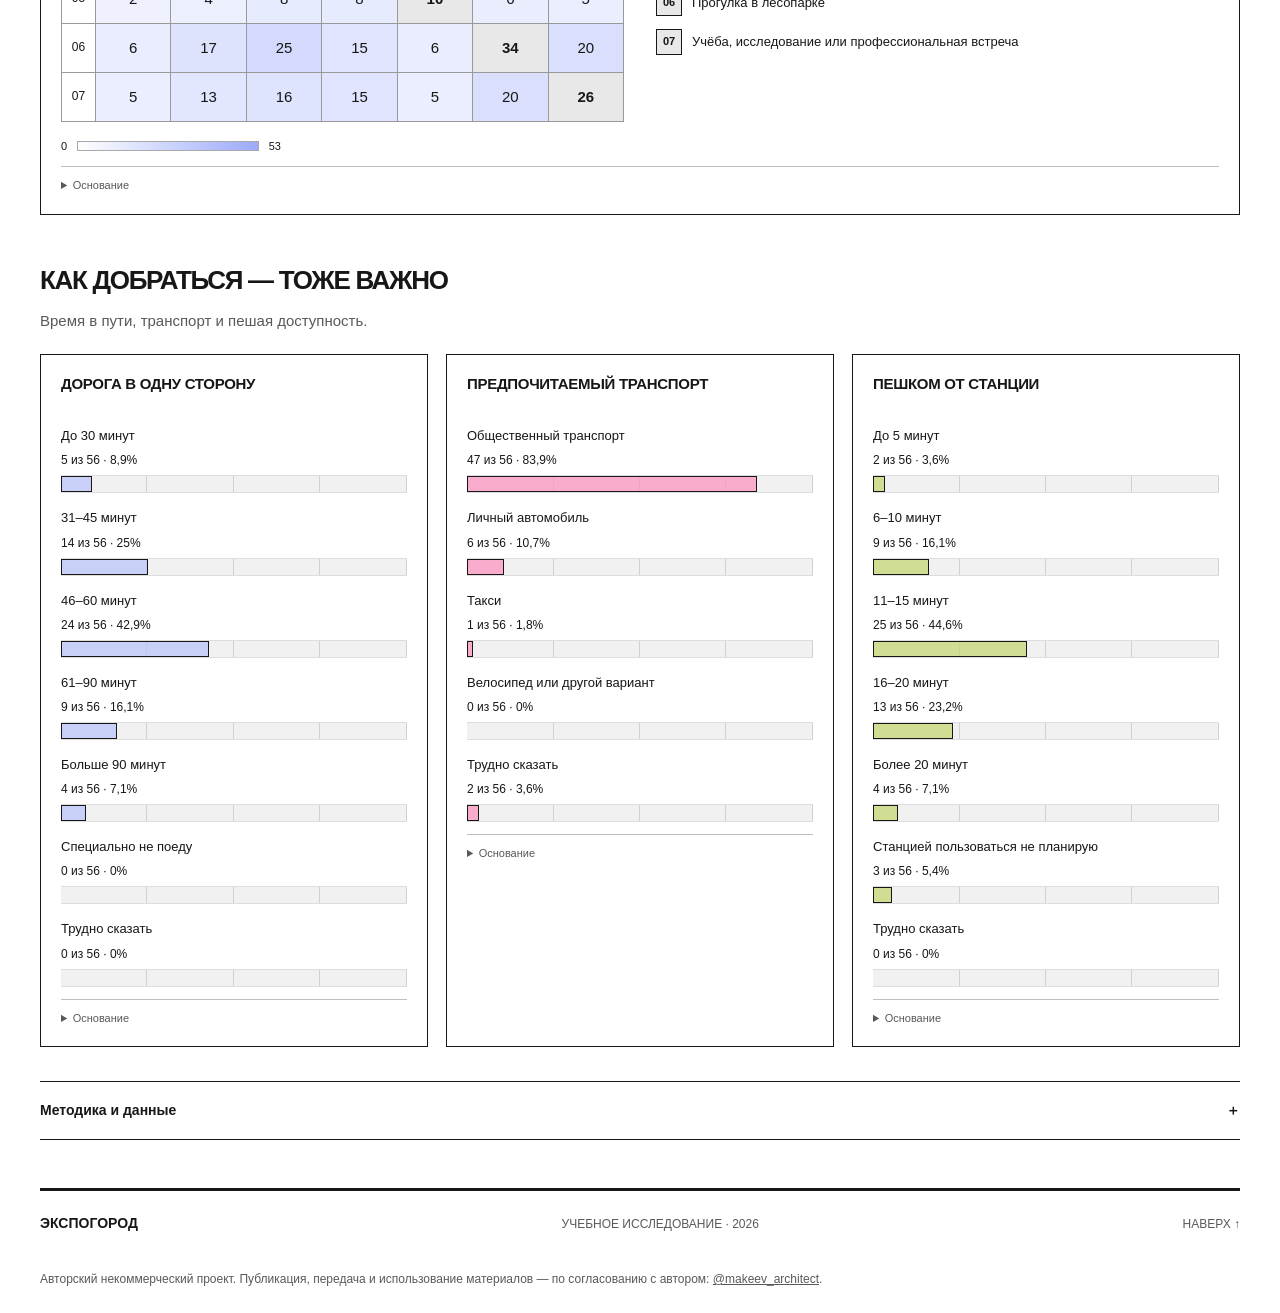
==== commit e851ff6d: "Add a prominent pie chart of interest popularity" ====
--- a/analytics.html
+++ b/analytics.html
@@ -8,8 +8,8 @@
   <title>Аналитика — Экспогород</title>
   <link rel="icon" href="assets/mark.svg?v=4.0" type="image/svg+xml">
   <link rel="stylesheet" href="style.css?v=4.0">
-  <link rel="stylesheet" href="charts.css?v=4.5"><link rel="stylesheet" href="effects.css?v=4.5">
-  <script src="charts.js?v=4.5" defer></script>
+  <link rel="stylesheet" href="charts.css?v=4.6"><link rel="stylesheet" href="effects.css?v=4.5">
+  <script src="charts.js?v=4.6" defer></script>
   <script src="test-mode.js?v=4.0" defer></script><script src="motion.js?v=4.4" defer></script>
   <script src="results.js?v=4.5" defer></script>
 </head>
@@ -41,11 +41,14 @@
         <div class="network-layout"><div class="network-canvas"><svg id="network-svg" viewBox="0 0 480 400" role="group" aria-labelledby="network-svg-title network-svg-desc"><title id="network-svg-title">Связи между поводами приехать</title><desc id="network-svg-desc">Данные загружаются.</desc></svg><div id="network-empty" class="network-empty"><span class="empty-symbol" aria-hidden="true">＋</span><strong>Схема появится вместе с ответами</strong><p>Каждый интерес станет узлом.<br>Совместный выбор — связью.</p></div></div><div class="network-key"><h4>Поводы приехать</h4><p id="network-base" class="network-base">Ожидаем данные</p><ol id="network-nodes" class="network-nodes"></ol><div class="network-selection"><button id="network-reset" class="network-reset" type="button" disabled>Сбросить выбор ↺</button><p id="network-selected" role="status" aria-live="polite"></p><ul id="network-connections" class="network-connections"></ul></div></div></div>
         <div class="network-caption"><span><i class="swatch science"></i> Познание</span><span><i class="swatch events"></i> События</span><span><i class="swatch nature"></i> Активный отдых</span><span class="caption-note">Граф интересов · не карта маршрутов</span></div>
       </div>
+      <section class="chart-panel popularity-panel" data-reveal aria-labelledby="popularity-heading">
+        <div class="popularity-heading"><h2 id="popularity-heading">02 / Популярность интересов</h2><p>Чем больше сектор, тем чаще выбирают интерес.</p></div>
+        <div id="interest-popularity"><p>Загружаем распределение интересов…</p></div>
+      </section>
       <section id="research-insights" class="research-insights" aria-labelledby="insights-title"><h2 id="insights-title">Что выбрали участники</h2><div id="insight-cards" class="insight-cards"><p>Наблюдения появятся после проверки данных.</p></div><details class="insight-method"><summary>Что это значит для проекта</summary><p id="project-hypothesis" class="project-hypothesis"></p></details></section>
       <section class="chart-grid" aria-label="Диаграммы исследования">
-        <article class="chart-panel chart-panel-wide"><h3>02 / Поводы приехать</h3><p>Можно выбрать несколько вариантов.</p><div id="interest-bars"><p>Ожидаем данные среза.</p></div></article>
-        <article class="chart-panel"><h3>03 / Желание приехать</h3><p></p><div id="visit-donut"><p>Ожидаем данные среза.</p></div></article>
-        <article class="chart-panel"><h3>04 / Состав выбранных интересов</h3><p>Доли среди выбранных интересов.</p><div id="choice-share"><p>Ожидаем данные среза.</p></div></article>
+        <article class="chart-panel chart-panel-wide"><h3>03 / Поводы приехать</h3><p>Можно выбрать несколько вариантов.</p><div id="interest-bars"><p>Ожидаем данные среза.</p></div></article>
+        <article class="chart-panel chart-panel-wide"><h3>04 / Желание приехать</h3><p></p><div id="visit-donut"><p>Ожидаем данные среза.</p></div></article>
         <article class="chart-panel chart-panel-wide"><h3>05 / Матрица совместного выбора</h3><p>Совместный выбор · коды как на графе.</p><div id="interest-matrix"><p>Ожидаем данные среза.</p></div></article>
       </section>
       <section id="mobility" class="mobility-section" aria-labelledby="mobility-title"><h2 id="mobility-title">Как добраться — тоже важно</h2><p class="mobility-intro">Время в пути, транспорт и пешая доступность.</p><div id="mobility-charts" class="mobility-charts"><p>Данные о доступности пока не загружены.</p></div></section>
--- a/charts.css
+++ b/charts.css
@@ -158,3 +158,27 @@
 .node-share-arc,.node-share-track,.pair-value{pointer-events:none}
 .pair-value{font-variant-numeric:tabular-nums}
 @media(max-width:360px){.analytics-page .metric strong{font-size:24px;letter-spacing:0}.analytics-page .metric-label{font-size:7.5px;gap:4px}.analytics-page .metric-label .icon{width:11px;height:11px}}
+
+/* A full pie makes the relative popularity visible before the detail charts. */
+.popularity-panel{margin:24px 0;background:#f4f4f4}
+.popularity-heading{display:flex;align-items:baseline;justify-content:space-between;gap:16px;margin-bottom:16px}
+.popularity-heading h2{font-size:20px;line-height:1.3;margin:0;letter-spacing:-.4px;text-transform:uppercase}
+.popularity-heading p{font-size:14px;line-height:1.5;margin:0;color:var(--muted)}
+.popularity-layout{display:grid;grid-template-columns:minmax(0,1fr) minmax(0,1.05fr);align-items:center;gap:36px}
+.popularity-pie{display:block;width:100%;max-width:500px;justify-self:center;overflow:visible;font-family:inherit;filter:drop-shadow(0 5px 12px #414cda15)}
+.popularity-sector{stroke:#f4f4f4;stroke-width:2;stroke-linejoin:round;transition:filter .2s,stroke .2s}
+.popularity-sector:hover,.popularity-sector:focus-visible{stroke:var(--ink);outline:none;filter:brightness(1.06)}
+.popularity-slice-label{font-size:21px;font-weight:700;fill:#171717;pointer-events:none}
+.popularity-slice-percent{font-size:15px;font-weight:500}
+.popularity-legend{list-style:none;padding:0;margin:0;display:grid;gap:0}
+.popularity-legend li{display:grid;grid-template-columns:34px minmax(0,1fr) auto;gap:12px;align-items:center;padding:12px 0;border-bottom:1px solid #d5d5d5}
+.popularity-code{display:grid;place-items:center;width:34px;height:34px;border:1.5px solid var(--ink);font-size:13px;font-weight:600}
+.popularity-name{font-size:16px;line-height:1.35}
+.popularity-value{display:grid;gap:3px;text-align:right;font-variant-numeric:tabular-nums;white-space:nowrap}
+.popularity-value strong{font-size:22px;line-height:1.1;font-weight:600}
+.popularity-value>span{font-size:12px;color:var(--muted)}
+.popularity-base{margin:18px 0 0;display:grid;gap:5px;line-height:1.5}
+.popularity-base strong{font-size:15px;font-weight:600}.popularity-base>span{font-size:13px;color:var(--muted)}
+@media(min-width:761px){#visit-donut .chart-donut-layout{display:grid;grid-template-columns:200px minmax(0,1fr);gap:32px}}
+@media(max-width:760px){.popularity-heading{display:block}.popularity-heading h2{font-size:18px}.popularity-heading p{margin-top:8px;font-size:13px}.popularity-layout{grid-template-columns:minmax(0,1fr);gap:10px}.popularity-pie{max-width:420px}.popularity-legend li{padding:10px 0;grid-template-columns:30px minmax(0,1fr) auto;gap:10px}.popularity-code{width:30px;height:30px}.popularity-name{font-size:14px}.popularity-value strong{font-size:20px}}
+@media(prefers-reduced-motion:reduce){.popularity-sector{transition:none}}
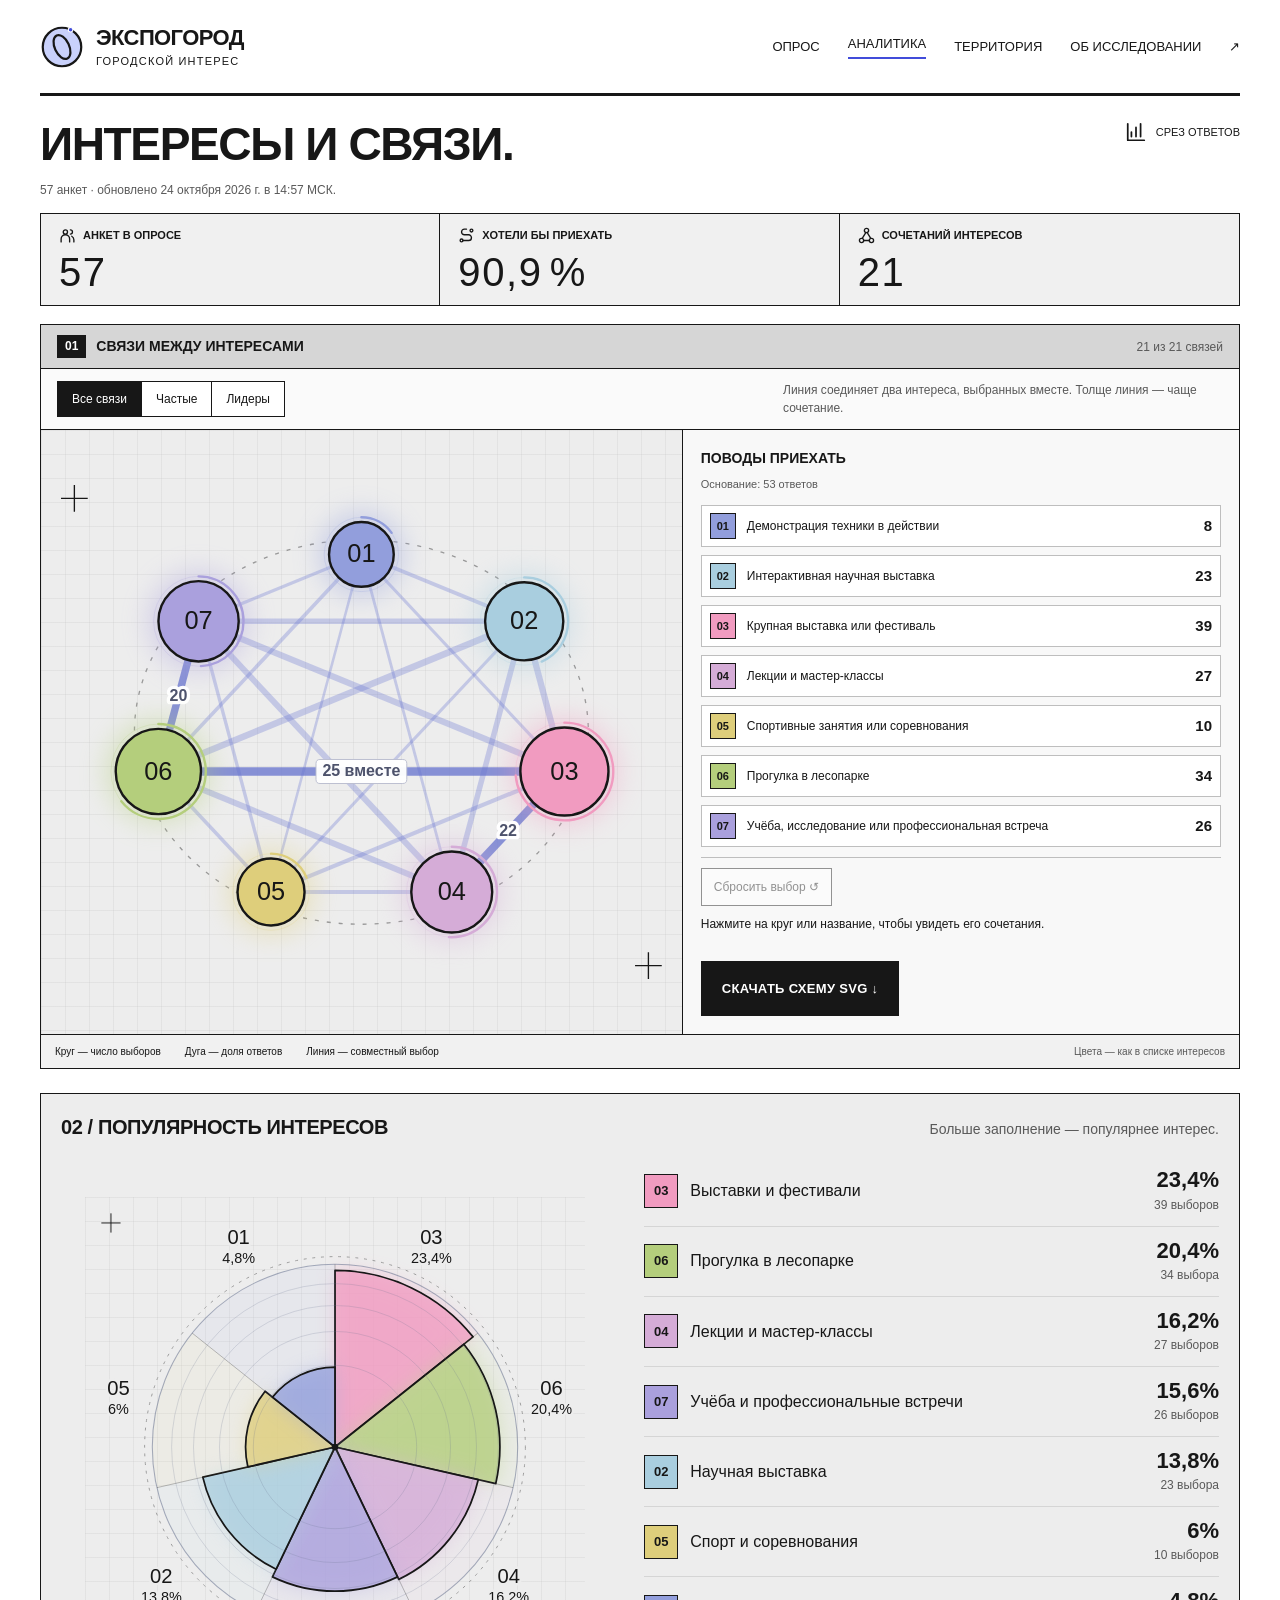
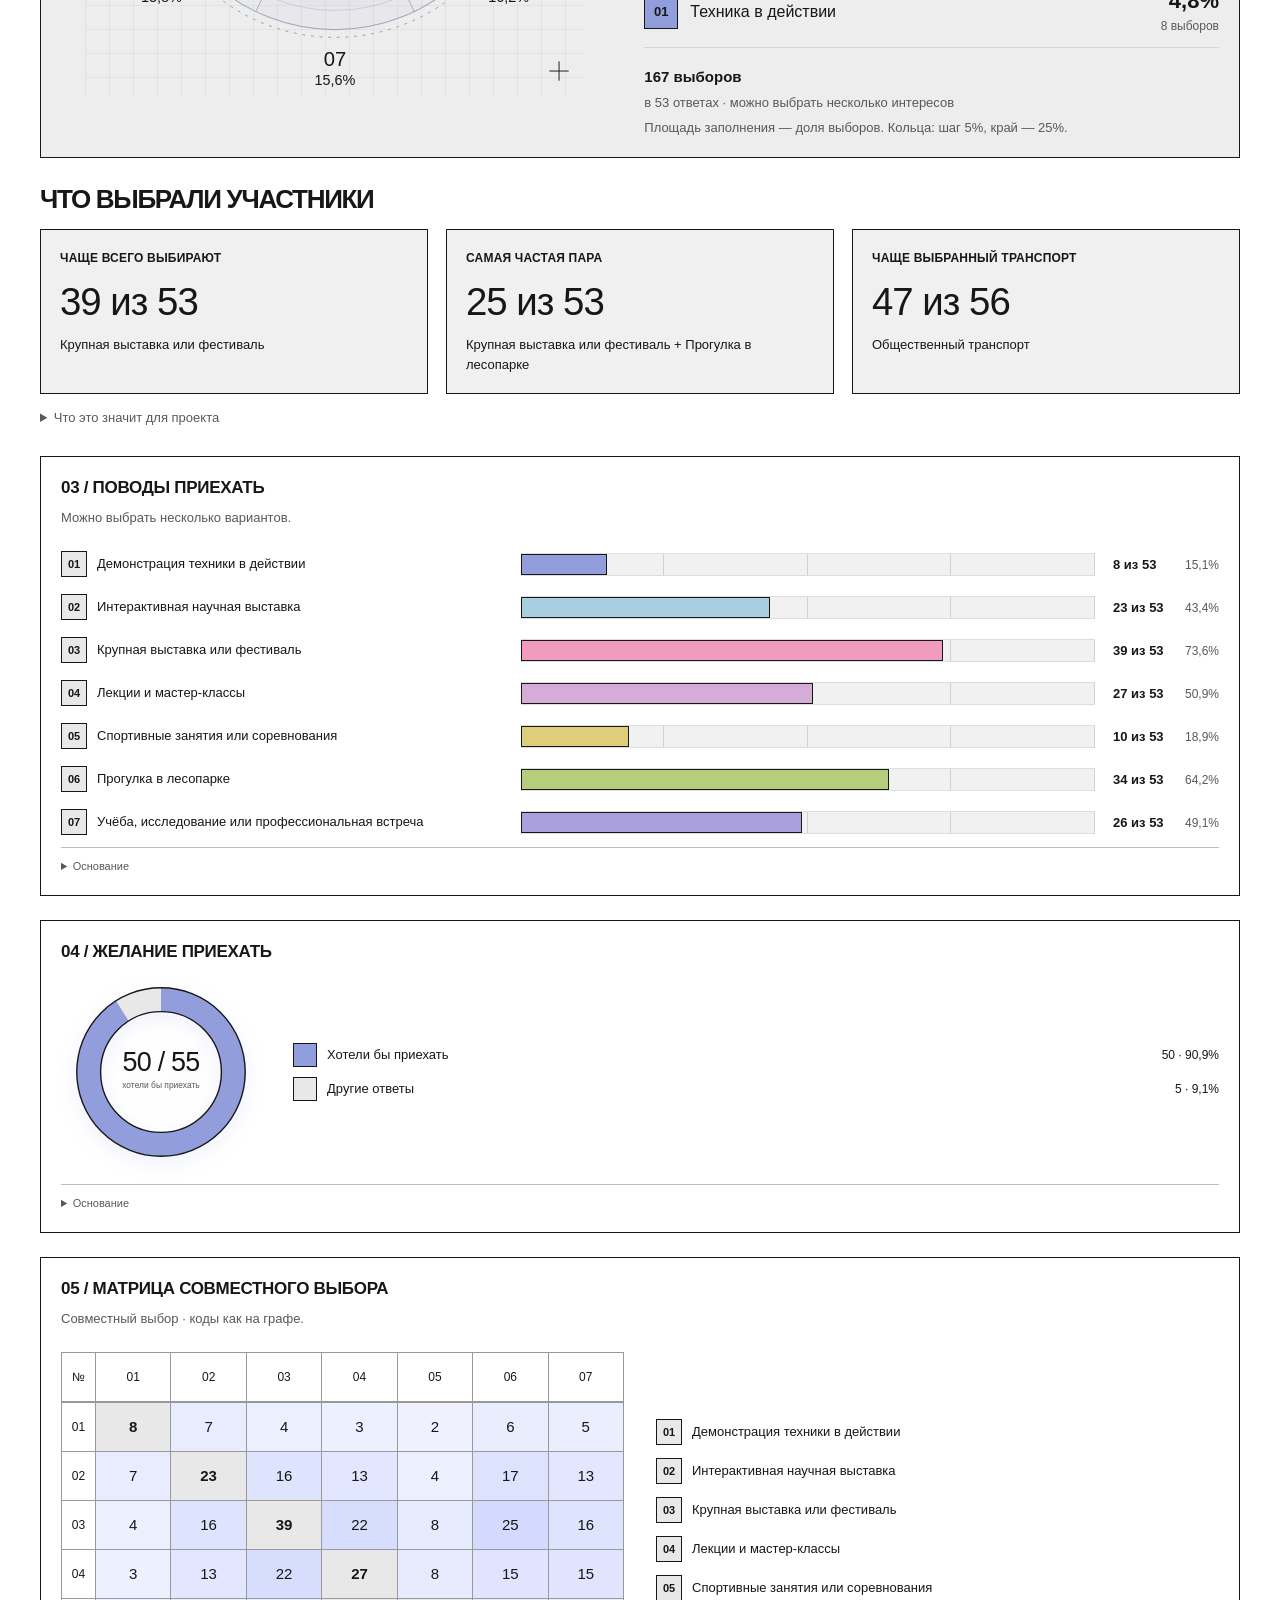
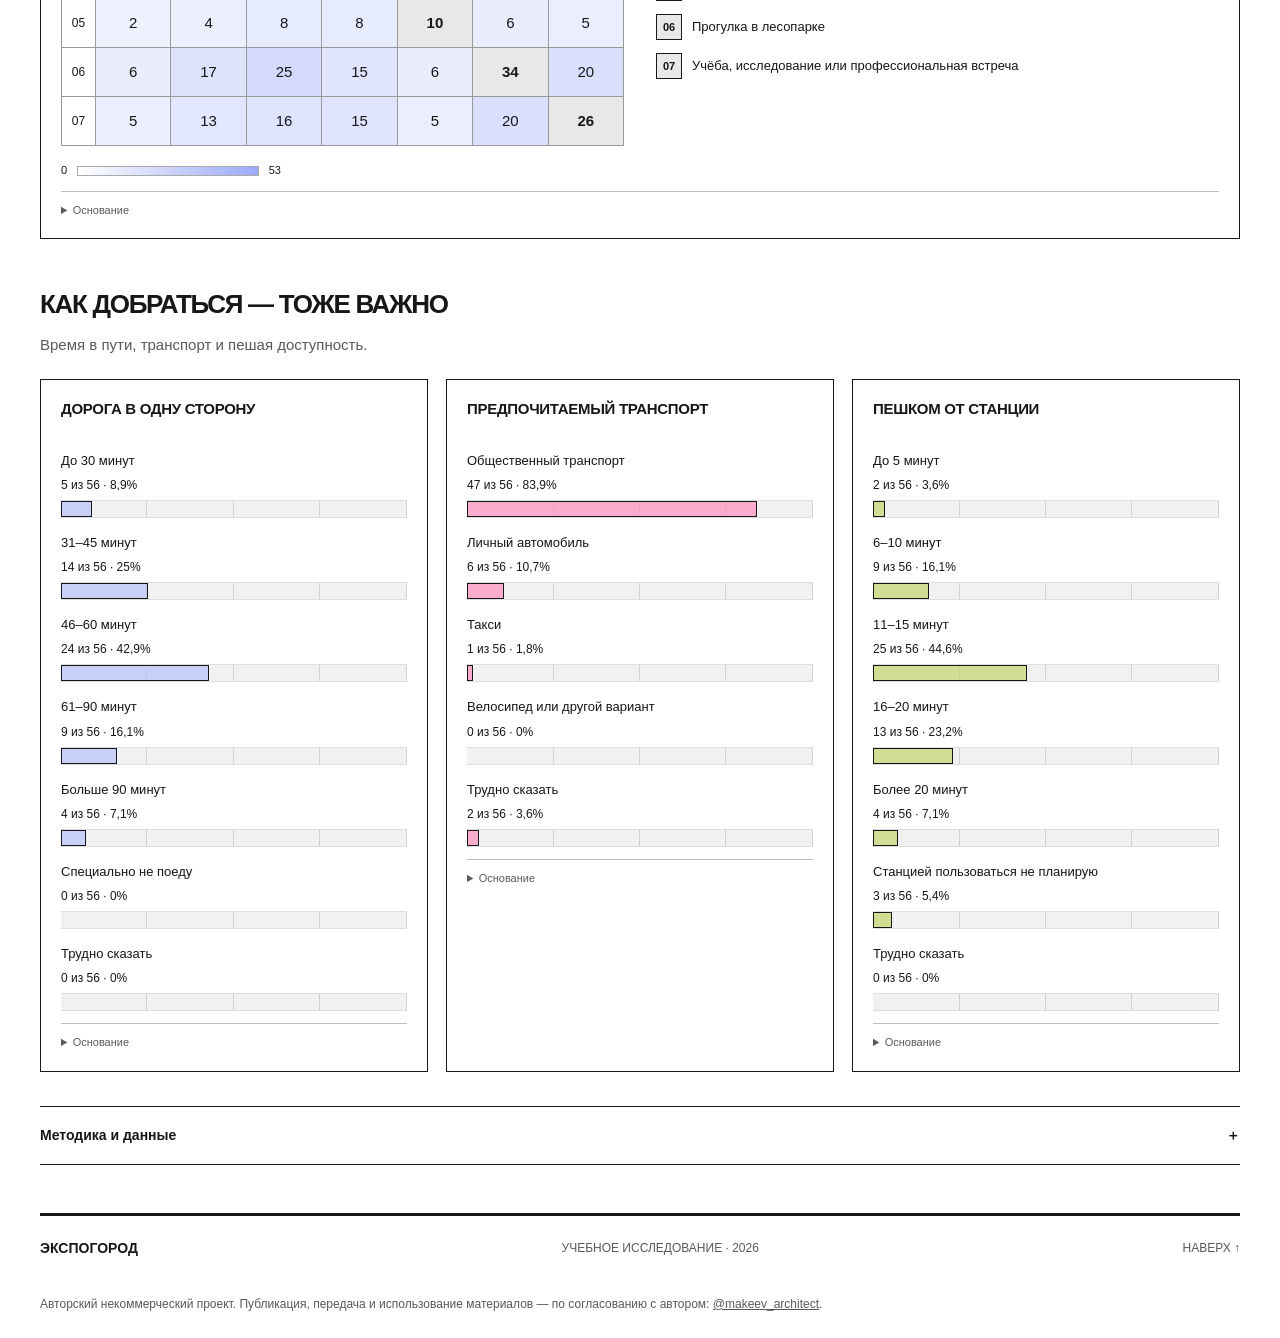
==== commit 249b29f6: "Match radial popularity chart to the network graphic style" ====
--- a/analytics.html
+++ b/analytics.html
@@ -8,8 +8,8 @@
   <title>Аналитика — Экспогород</title>
   <link rel="icon" href="assets/mark.svg?v=4.0" type="image/svg+xml">
   <link rel="stylesheet" href="style.css?v=4.0">
-  <link rel="stylesheet" href="charts.css?v=4.6"><link rel="stylesheet" href="effects.css?v=4.5">
-  <script src="charts.js?v=4.6" defer></script>
+  <link rel="stylesheet" href="charts.css?v=4.6.1"><link rel="stylesheet" href="effects.css?v=4.5">
+  <script src="charts.js?v=4.6.1" defer></script>
   <script src="test-mode.js?v=4.0" defer></script><script src="motion.js?v=4.4" defer></script>
   <script src="results.js?v=4.5" defer></script>
 </head>
@@ -42,7 +42,7 @@
         <div class="network-caption"><span><i class="swatch science"></i> Познание</span><span><i class="swatch events"></i> События</span><span><i class="swatch nature"></i> Активный отдых</span><span class="caption-note">Граф интересов · не карта маршрутов</span></div>
       </div>
       <section class="chart-panel popularity-panel" data-reveal aria-labelledby="popularity-heading">
-        <div class="popularity-heading"><h2 id="popularity-heading">02 / Популярность интересов</h2><p>Чем больше сектор, тем чаще выбирают интерес.</p></div>
+        <div class="popularity-heading"><h2 id="popularity-heading">02 / Популярность интересов</h2><p>Больше заполнение — популярнее интерес.</p></div>
         <div id="interest-popularity"><p>Загружаем распределение интересов…</p></div>
       </section>
       <section id="research-insights" class="research-insights" aria-labelledby="insights-title"><h2 id="insights-title">Что выбрали участники</h2><div id="insight-cards" class="insight-cards"><p>Наблюдения появятся после проверки данных.</p></div><details class="insight-method"><summary>Что это значит для проекта</summary><p id="project-hypothesis" class="project-hypothesis"></p></details></section>
--- a/charts.css
+++ b/charts.css
@@ -159,16 +159,16 @@
 .pair-value{font-variant-numeric:tabular-nums}
 @media(max-width:360px){.analytics-page .metric strong{font-size:24px;letter-spacing:0}.analytics-page .metric-label{font-size:7.5px;gap:4px}.analytics-page .metric-label .icon{width:11px;height:11px}}
 
-/* A full pie makes the relative popularity visible before the detail charts. */
-.popularity-panel{margin:24px 0;background:#f4f4f4}
+/* Radial sectors use the network’s grid, flat color, outlines and external halos. */
+.popularity-panel{margin:24px 0;background:#ededed}
 .popularity-heading{display:flex;align-items:baseline;justify-content:space-between;gap:16px;margin-bottom:16px}
 .popularity-heading h2{font-size:20px;line-height:1.3;margin:0;letter-spacing:-.4px;text-transform:uppercase}
 .popularity-heading p{font-size:14px;line-height:1.5;margin:0;color:var(--muted)}
 .popularity-layout{display:grid;grid-template-columns:minmax(0,1fr) minmax(0,1.05fr);align-items:center;gap:36px}
-.popularity-pie{display:block;width:100%;max-width:500px;justify-self:center;overflow:visible;font-family:inherit;filter:drop-shadow(0 5px 12px #414cda15)}
-.popularity-sector{stroke:#f4f4f4;stroke-width:2;stroke-linejoin:round;transition:filter .2s,stroke .2s}
-.popularity-sector:hover,.popularity-sector:focus-visible{stroke:var(--ink);outline:none;filter:brightness(1.06)}
-.popularity-slice-label{font-size:21px;font-weight:700;fill:#171717;pointer-events:none}
+.popularity-pie{display:block;width:100%;max-width:500px;justify-self:center;overflow:visible;font-family:inherit;background:linear-gradient(90deg,#c8c8c847 1px,transparent 1px),linear-gradient(#c8c8c847 1px,transparent 1px),#ededed;background-size:24px 24px,24px 24px}
+.popularity-sector{stroke:#171717;stroke-width:1.8;stroke-linejoin:round;transition:fill-opacity .2s,stroke-width .2s}
+.popularity-sector:hover,.popularity-sector:focus-visible{stroke-width:3;fill-opacity:.88;outline:none}
+.popularity-slice-label{font-size:21px;font-weight:500;fill:#171717;pointer-events:none;paint-order:stroke;stroke:#ededed;stroke-width:5px;stroke-linejoin:round}
 .popularity-slice-percent{font-size:15px;font-weight:500}
 .popularity-legend{list-style:none;padding:0;margin:0;display:grid;gap:0}
 .popularity-legend li{display:grid;grid-template-columns:34px minmax(0,1fr) auto;gap:12px;align-items:center;padding:12px 0;border-bottom:1px solid #d5d5d5}
@@ -182,3 +182,7 @@
 @media(min-width:761px){#visit-donut .chart-donut-layout{display:grid;grid-template-columns:200px minmax(0,1fr);gap:32px}}
 @media(max-width:760px){.popularity-heading{display:block}.popularity-heading h2{font-size:18px}.popularity-heading p{margin-top:8px;font-size:13px}.popularity-layout{grid-template-columns:minmax(0,1fr);gap:10px}.popularity-pie{max-width:420px}.popularity-legend li{padding:10px 0;grid-template-columns:30px minmax(0,1fr) auto;gap:10px}.popularity-code{width:30px;height:30px}.popularity-name{font-size:14px}.popularity-value strong{font-size:20px}}
 @media(prefers-reduced-motion:reduce){.popularity-sector{transition:none}}
+
+.popularity-track,.popularity-grid-ring,.popularity-halo{pointer-events:none}
+@media(prefers-reduced-motion:no-preference){.motion-ready .popularity-halo{animation:popularity-glow 7.6s ease-in-out var(--sector-delay,0s) infinite}}
+@keyframes popularity-glow{0%,12%,65%,100%{opacity:.22}32%{opacity:.48}}
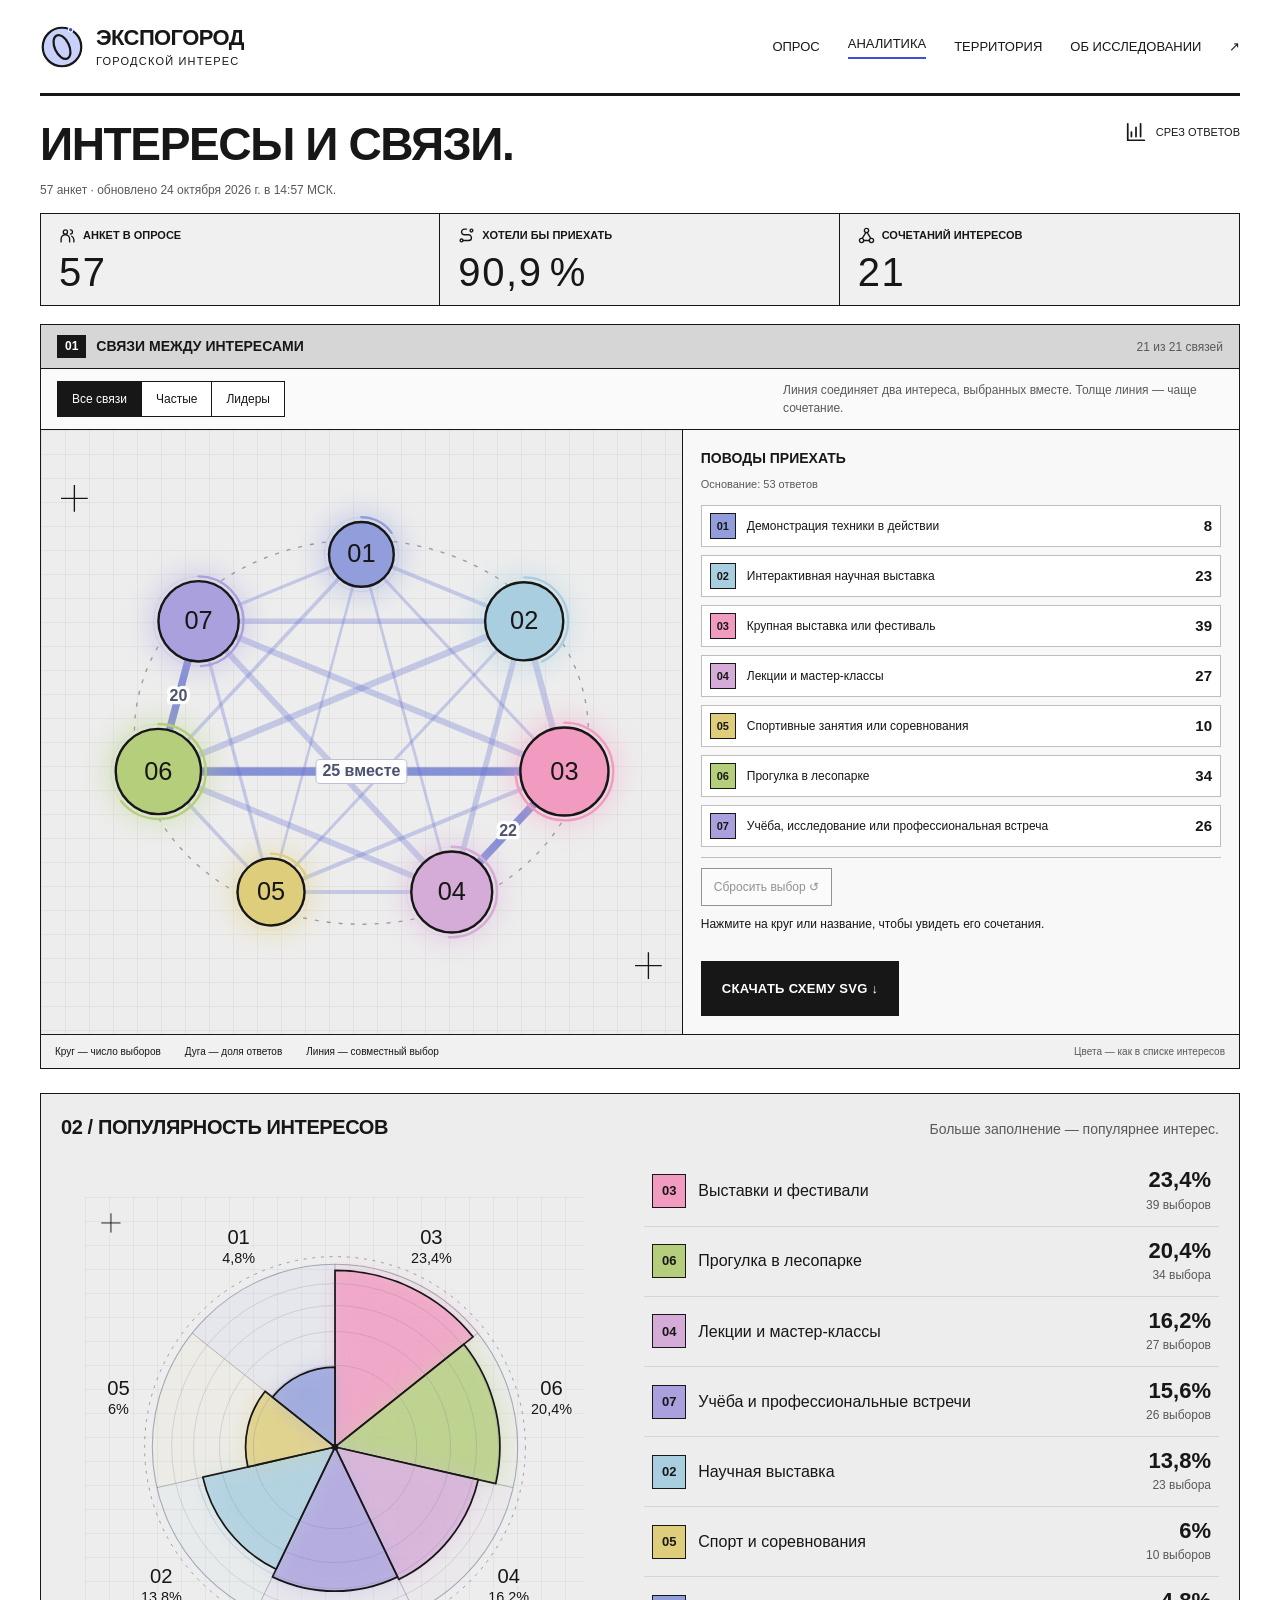
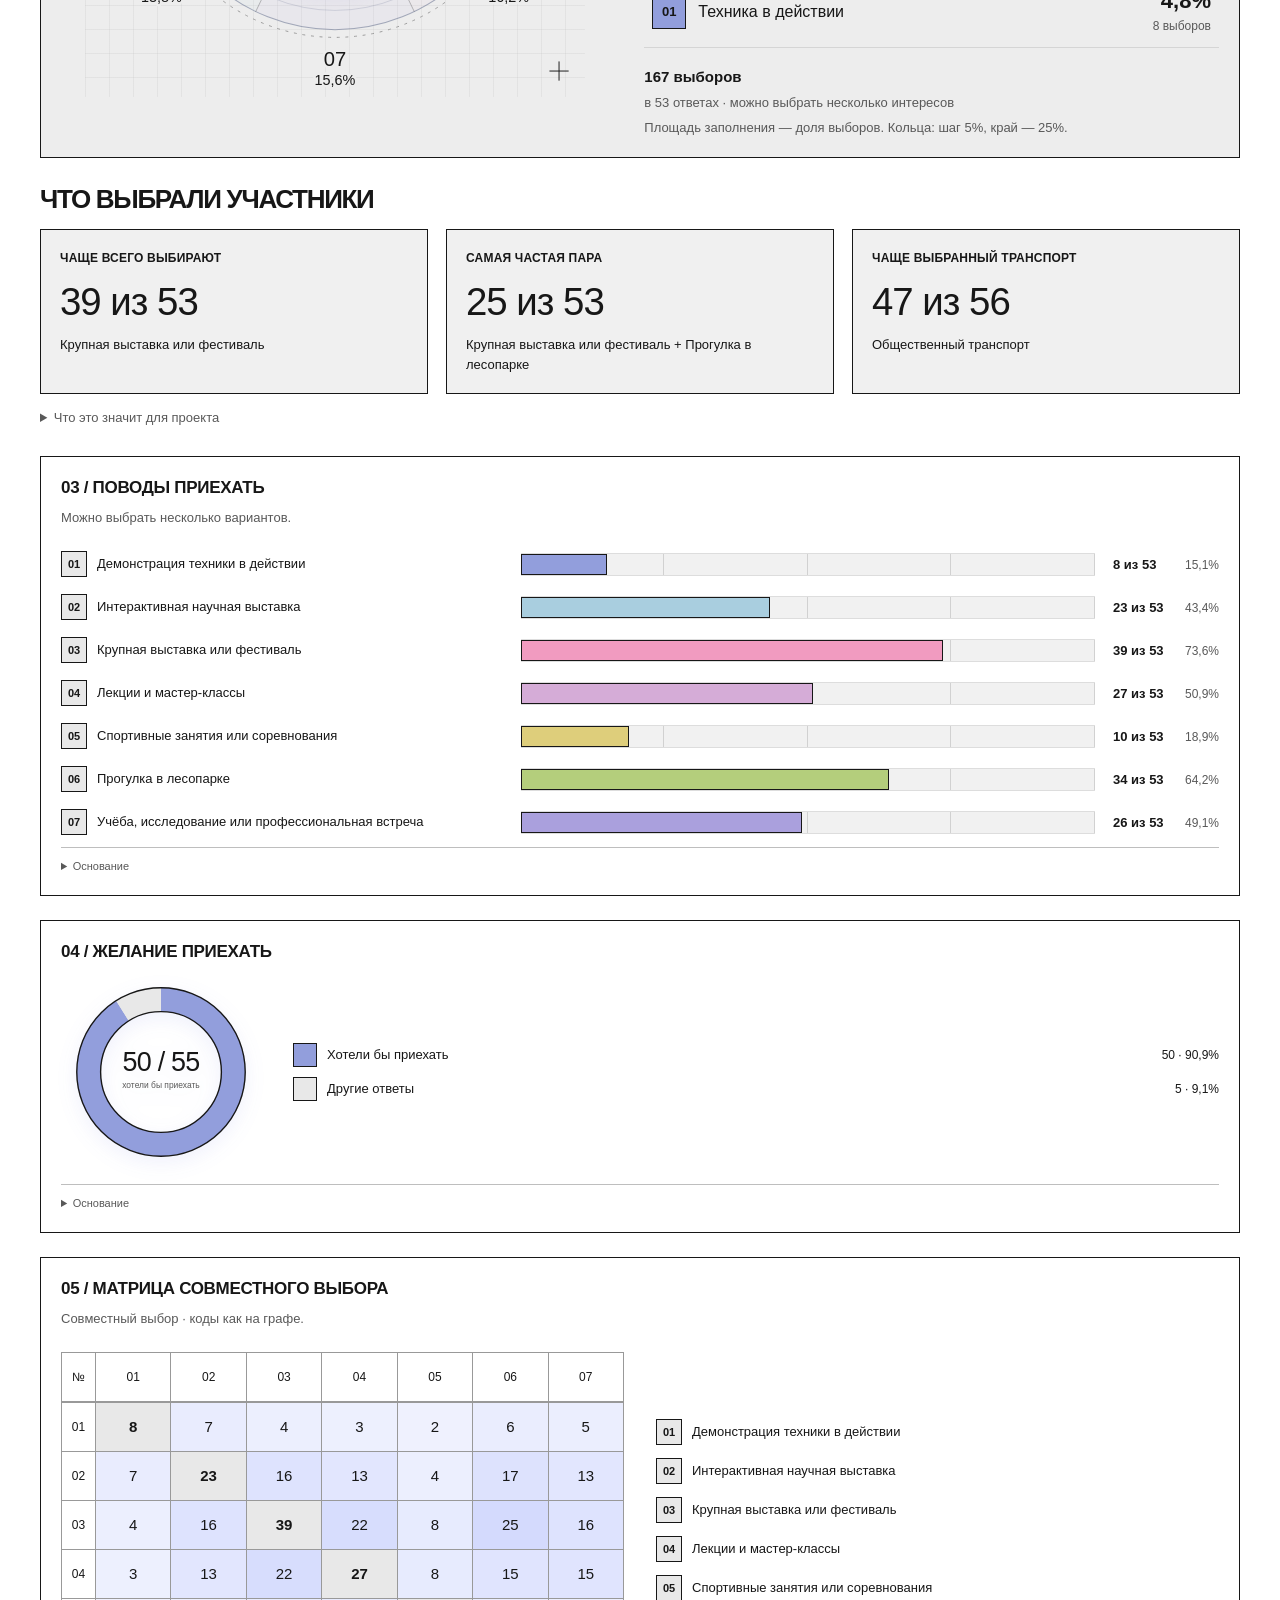
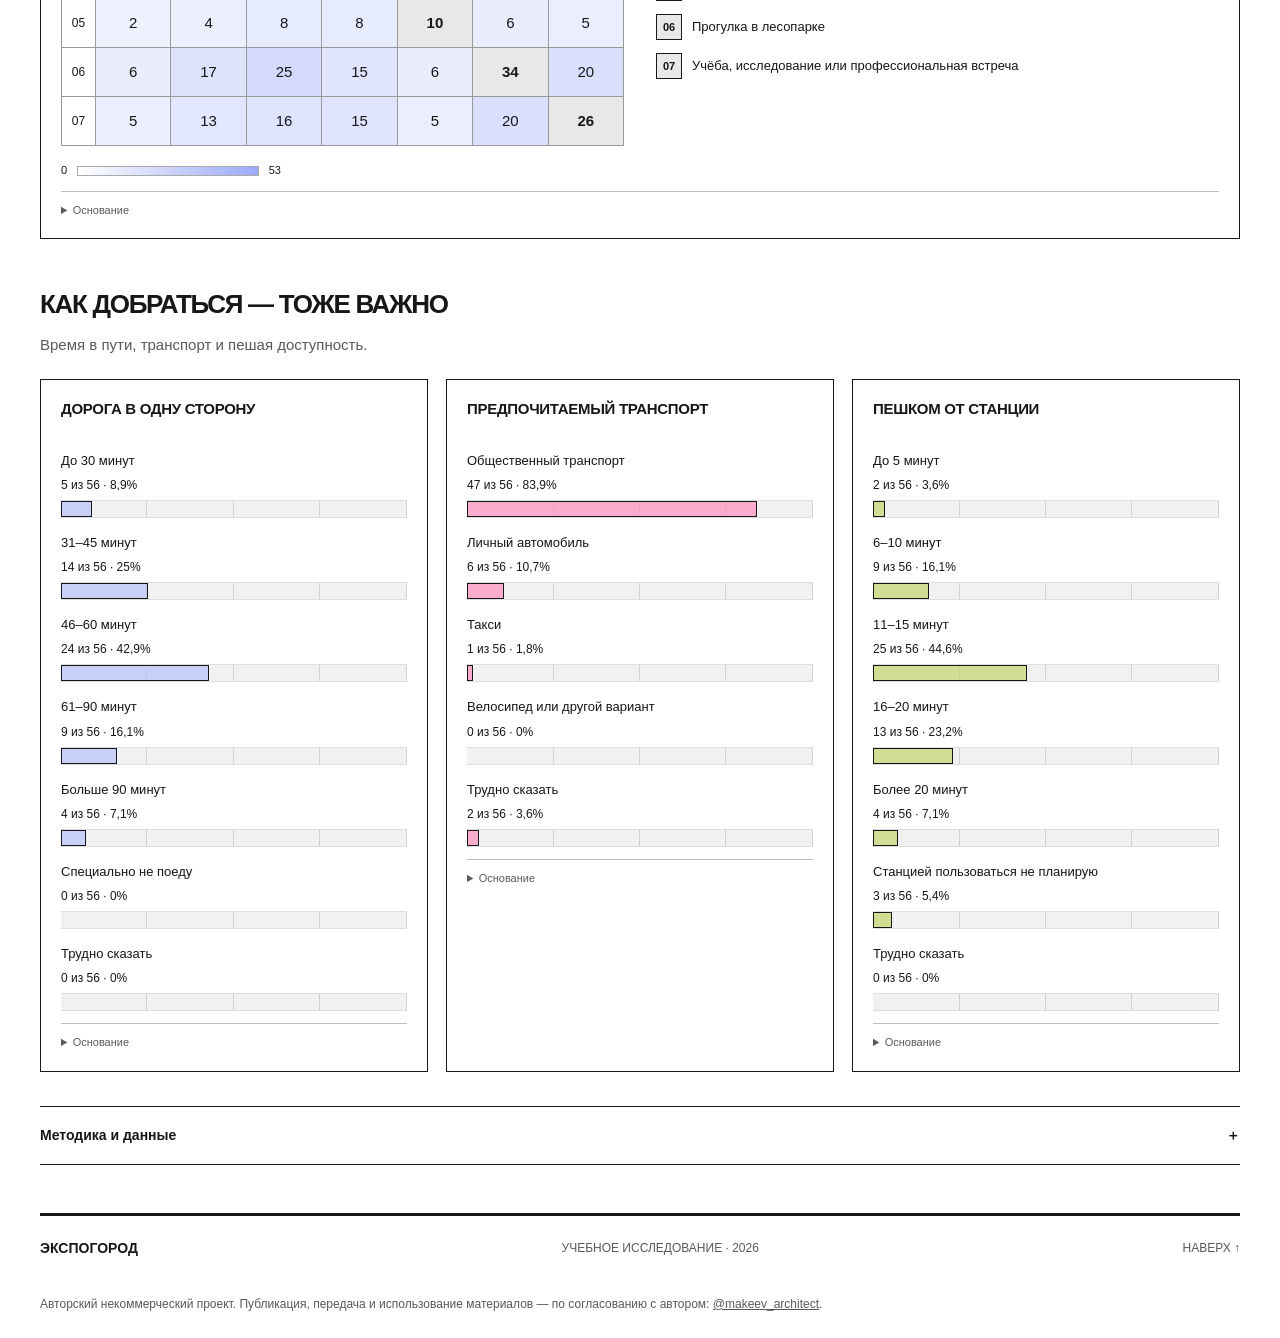
==== commit d21fef29: "Fix radial sector highlighting and link selection to the legend" ====
--- a/analytics.html
+++ b/analytics.html
@@ -8,8 +8,8 @@
   <title>Аналитика — Экспогород</title>
   <link rel="icon" href="assets/mark.svg?v=4.0" type="image/svg+xml">
   <link rel="stylesheet" href="style.css?v=4.0">
-  <link rel="stylesheet" href="charts.css?v=4.6.1"><link rel="stylesheet" href="effects.css?v=4.5">
-  <script src="charts.js?v=4.6.1" defer></script>
+  <link rel="stylesheet" href="charts.css?v=4.6.2"><link rel="stylesheet" href="effects.css?v=4.5">
+  <script src="charts.js?v=4.6.2" defer></script>
   <script src="test-mode.js?v=4.0" defer></script><script src="motion.js?v=4.4" defer></script>
   <script src="results.js?v=4.5" defer></script>
 </head>
--- a/charts.css
+++ b/charts.css
@@ -167,11 +167,15 @@
 .popularity-layout{display:grid;grid-template-columns:minmax(0,1fr) minmax(0,1.05fr);align-items:center;gap:36px}
 .popularity-pie{display:block;width:100%;max-width:500px;justify-self:center;overflow:visible;font-family:inherit;background:linear-gradient(90deg,#c8c8c847 1px,transparent 1px),linear-gradient(#c8c8c847 1px,transparent 1px),#ededed;background-size:24px 24px,24px 24px}
 .popularity-sector{stroke:#171717;stroke-width:1.8;stroke-linejoin:round;transition:fill-opacity .2s,stroke-width .2s}
-.popularity-sector:hover,.popularity-sector:focus-visible{stroke-width:3;fill-opacity:.88;outline:none}
+.popularity-sector:hover,.popularity-sector:focus-visible,.popularity-sector[data-active="true"]{stroke:#414cda;stroke-width:3;fill-opacity:.88}
+.popularity-sector,.popularity-sector:focus,.popularity-sector:focus-visible{outline:none !important;outline-offset:0;box-shadow:none;-webkit-tap-highlight-color:transparent;cursor:pointer}
 .popularity-slice-label{font-size:21px;font-weight:500;fill:#171717;pointer-events:none;paint-order:stroke;stroke:#ededed;stroke-width:5px;stroke-linejoin:round}
 .popularity-slice-percent{font-size:15px;font-weight:500}
 .popularity-legend{list-style:none;padding:0;margin:0;display:grid;gap:0}
-.popularity-legend li{display:grid;grid-template-columns:34px minmax(0,1fr) auto;gap:12px;align-items:center;padding:12px 0;border-bottom:1px solid #d5d5d5}
+.popularity-legend li{border-bottom:1px solid #d5d5d5}
+.popularity-choice{display:grid;grid-template-columns:34px minmax(0,1fr) auto;gap:12px;align-items:center;padding:12px 8px;width:100%;border:0;background:transparent;text-align:left;font:inherit;color:inherit;cursor:pointer}
+.popularity-choice[data-active="true"]{background:#414cda0c;box-shadow:inset 3px 0 #414cda}
+.popularity-choice:focus-visible{outline:2px solid #414cda;outline-offset:-2px}
 .popularity-code{display:grid;place-items:center;width:34px;height:34px;border:1.5px solid var(--ink);font-size:13px;font-weight:600}
 .popularity-name{font-size:16px;line-height:1.35}
 .popularity-value{display:grid;gap:3px;text-align:right;font-variant-numeric:tabular-nums;white-space:nowrap}
@@ -180,7 +184,7 @@
 .popularity-base{margin:18px 0 0;display:grid;gap:5px;line-height:1.5}
 .popularity-base strong{font-size:15px;font-weight:600}.popularity-base>span{font-size:13px;color:var(--muted)}
 @media(min-width:761px){#visit-donut .chart-donut-layout{display:grid;grid-template-columns:200px minmax(0,1fr);gap:32px}}
-@media(max-width:760px){.popularity-heading{display:block}.popularity-heading h2{font-size:18px}.popularity-heading p{margin-top:8px;font-size:13px}.popularity-layout{grid-template-columns:minmax(0,1fr);gap:10px}.popularity-pie{max-width:420px}.popularity-legend li{padding:10px 0;grid-template-columns:30px minmax(0,1fr) auto;gap:10px}.popularity-code{width:30px;height:30px}.popularity-name{font-size:14px}.popularity-value strong{font-size:20px}}
+@media(max-width:760px){.popularity-heading{display:block}.popularity-heading h2{font-size:18px}.popularity-heading p{margin-top:8px;font-size:13px}.popularity-layout{grid-template-columns:minmax(0,1fr);gap:10px}.popularity-pie{max-width:420px}.popularity-choice{padding:10px 5px;grid-template-columns:30px minmax(0,1fr) auto;gap:10px}.popularity-code{width:30px;height:30px}.popularity-name{font-size:14px}.popularity-value strong{font-size:20px}}
 @media(prefers-reduced-motion:reduce){.popularity-sector{transition:none}}
 
 .popularity-track,.popularity-grid-ring,.popularity-halo{pointer-events:none}
